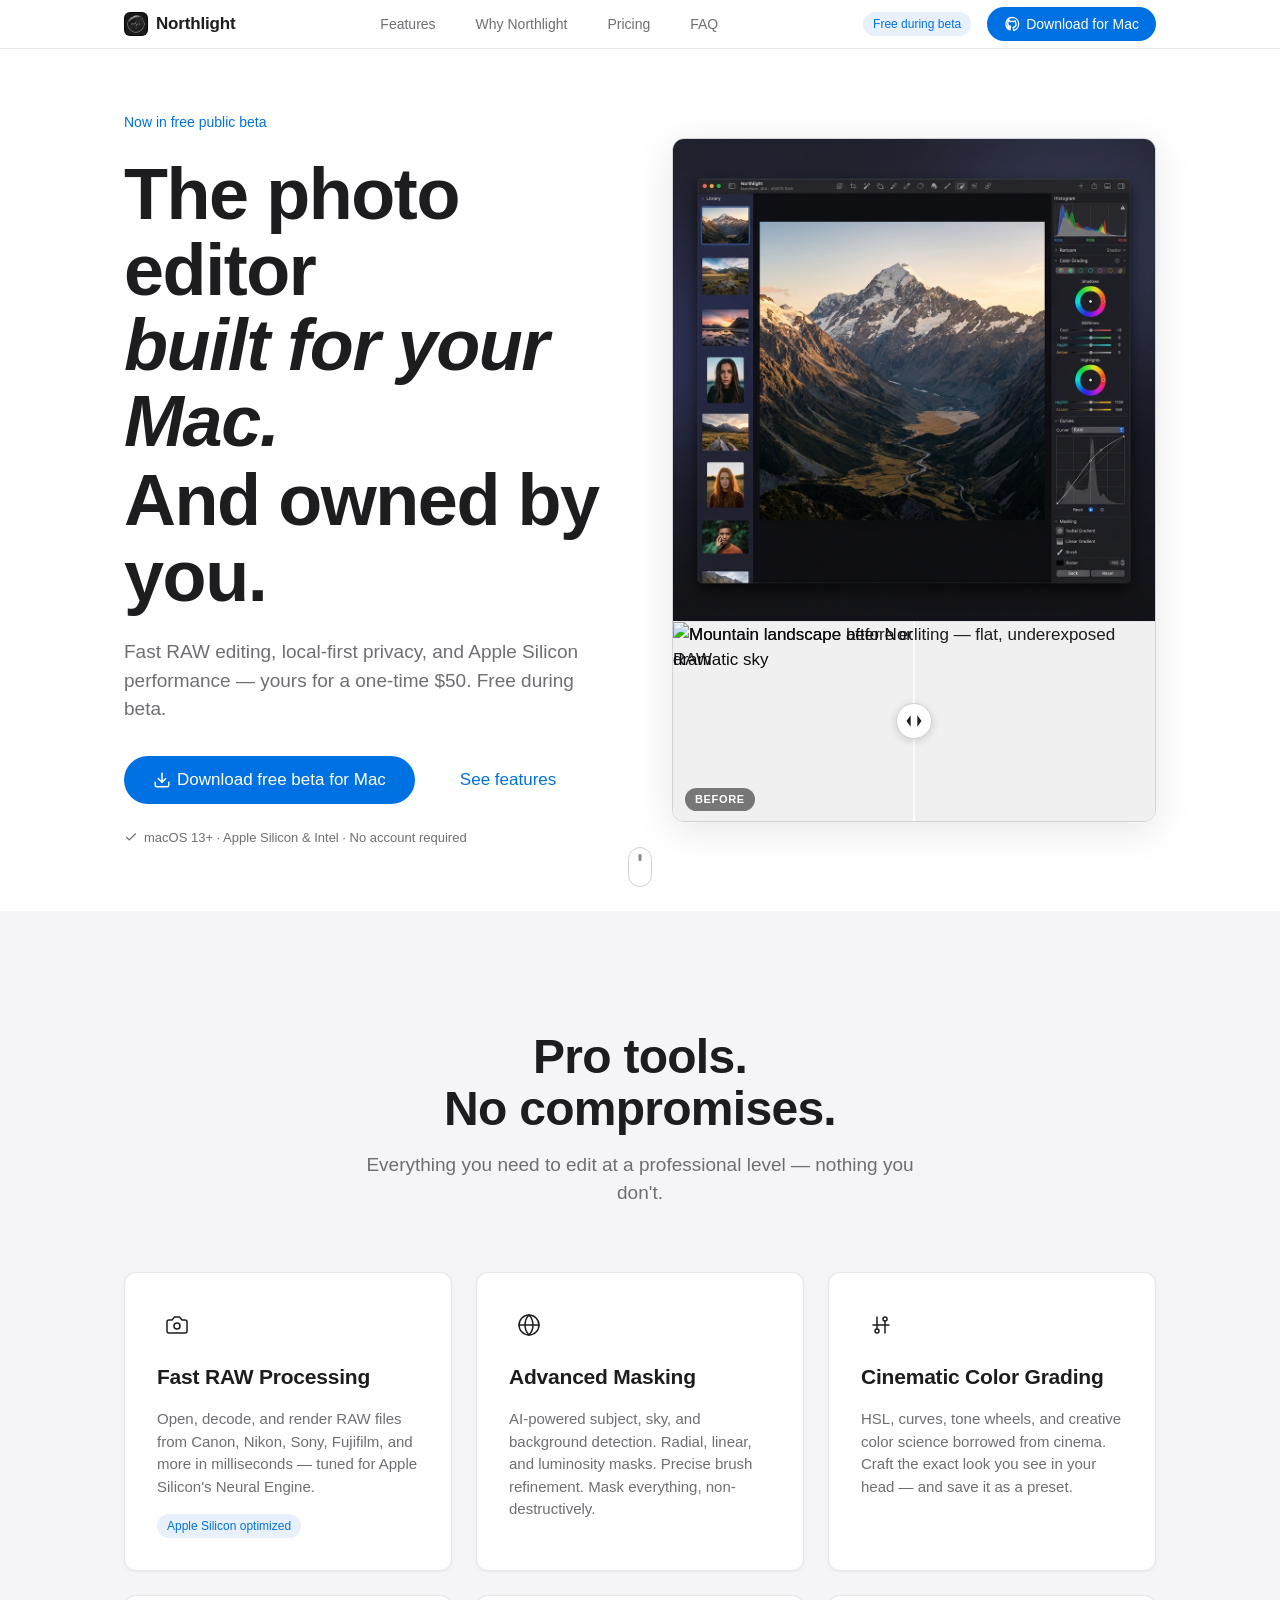
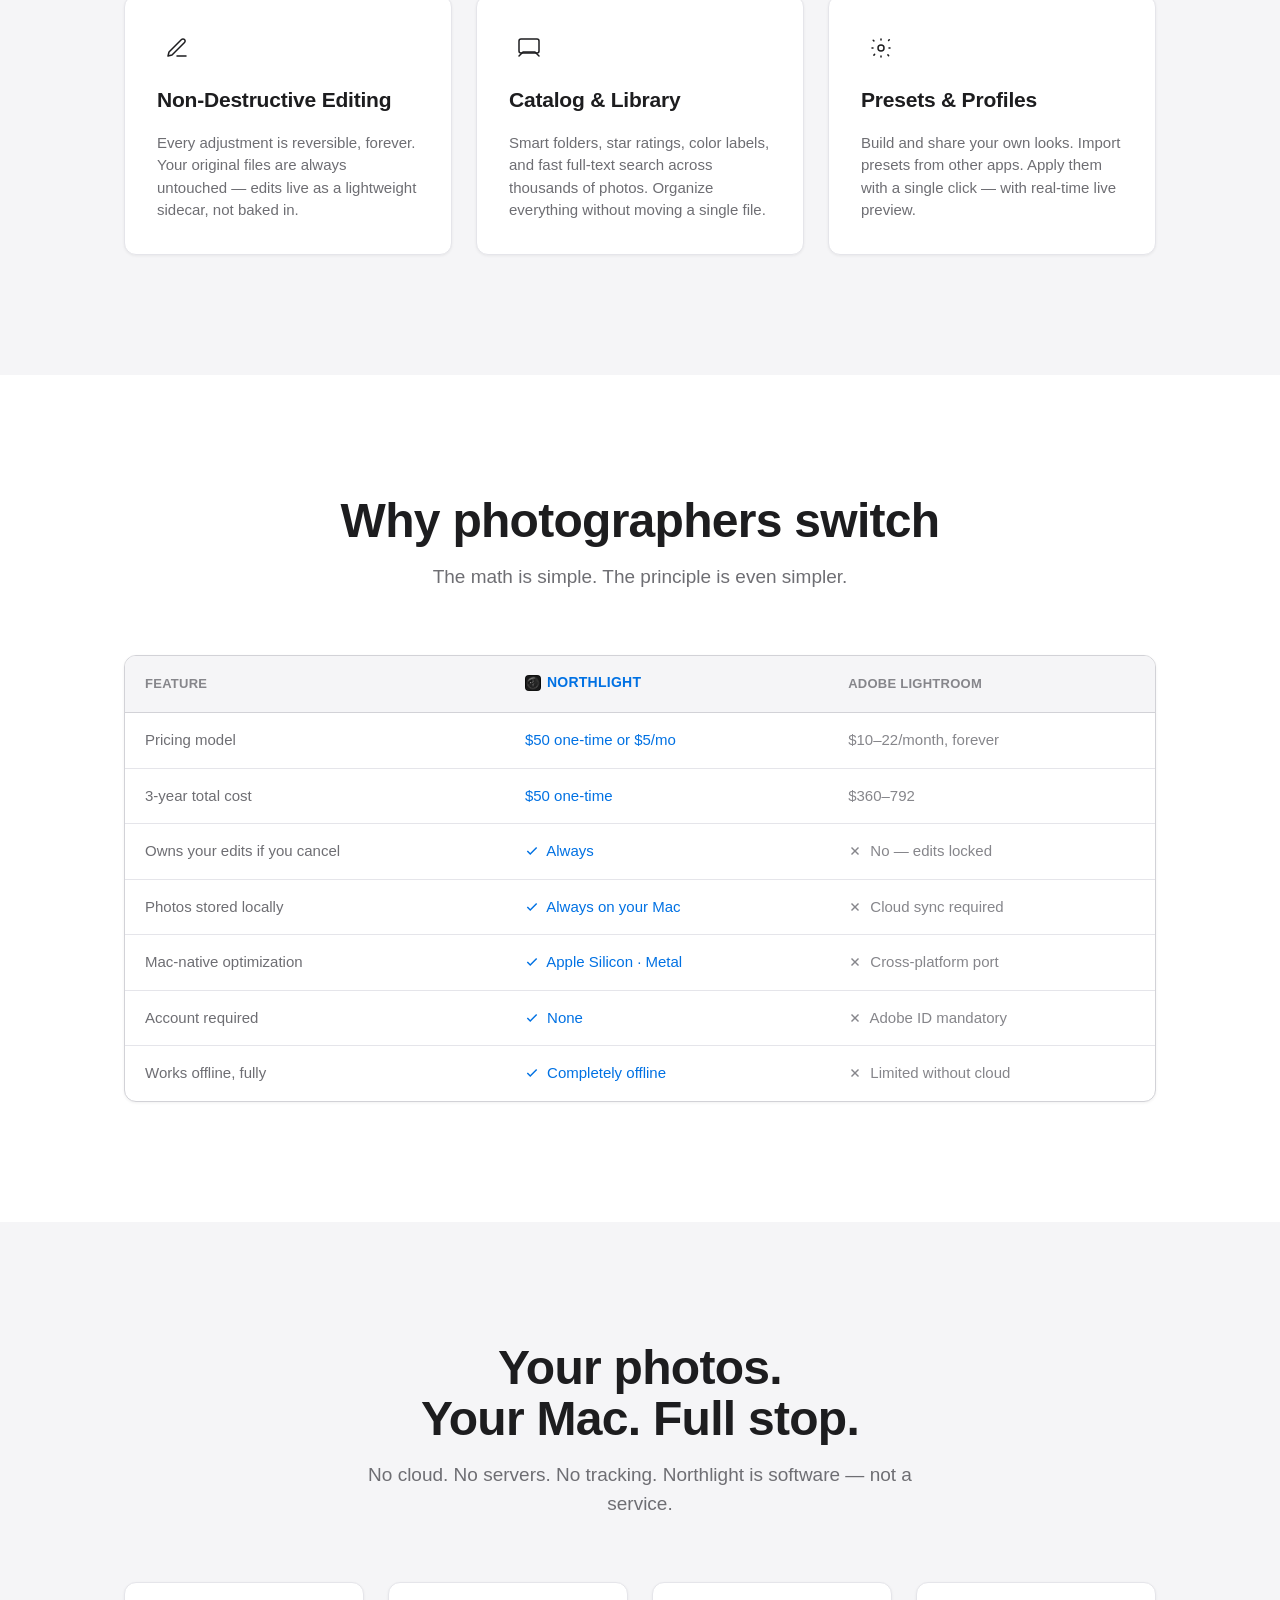
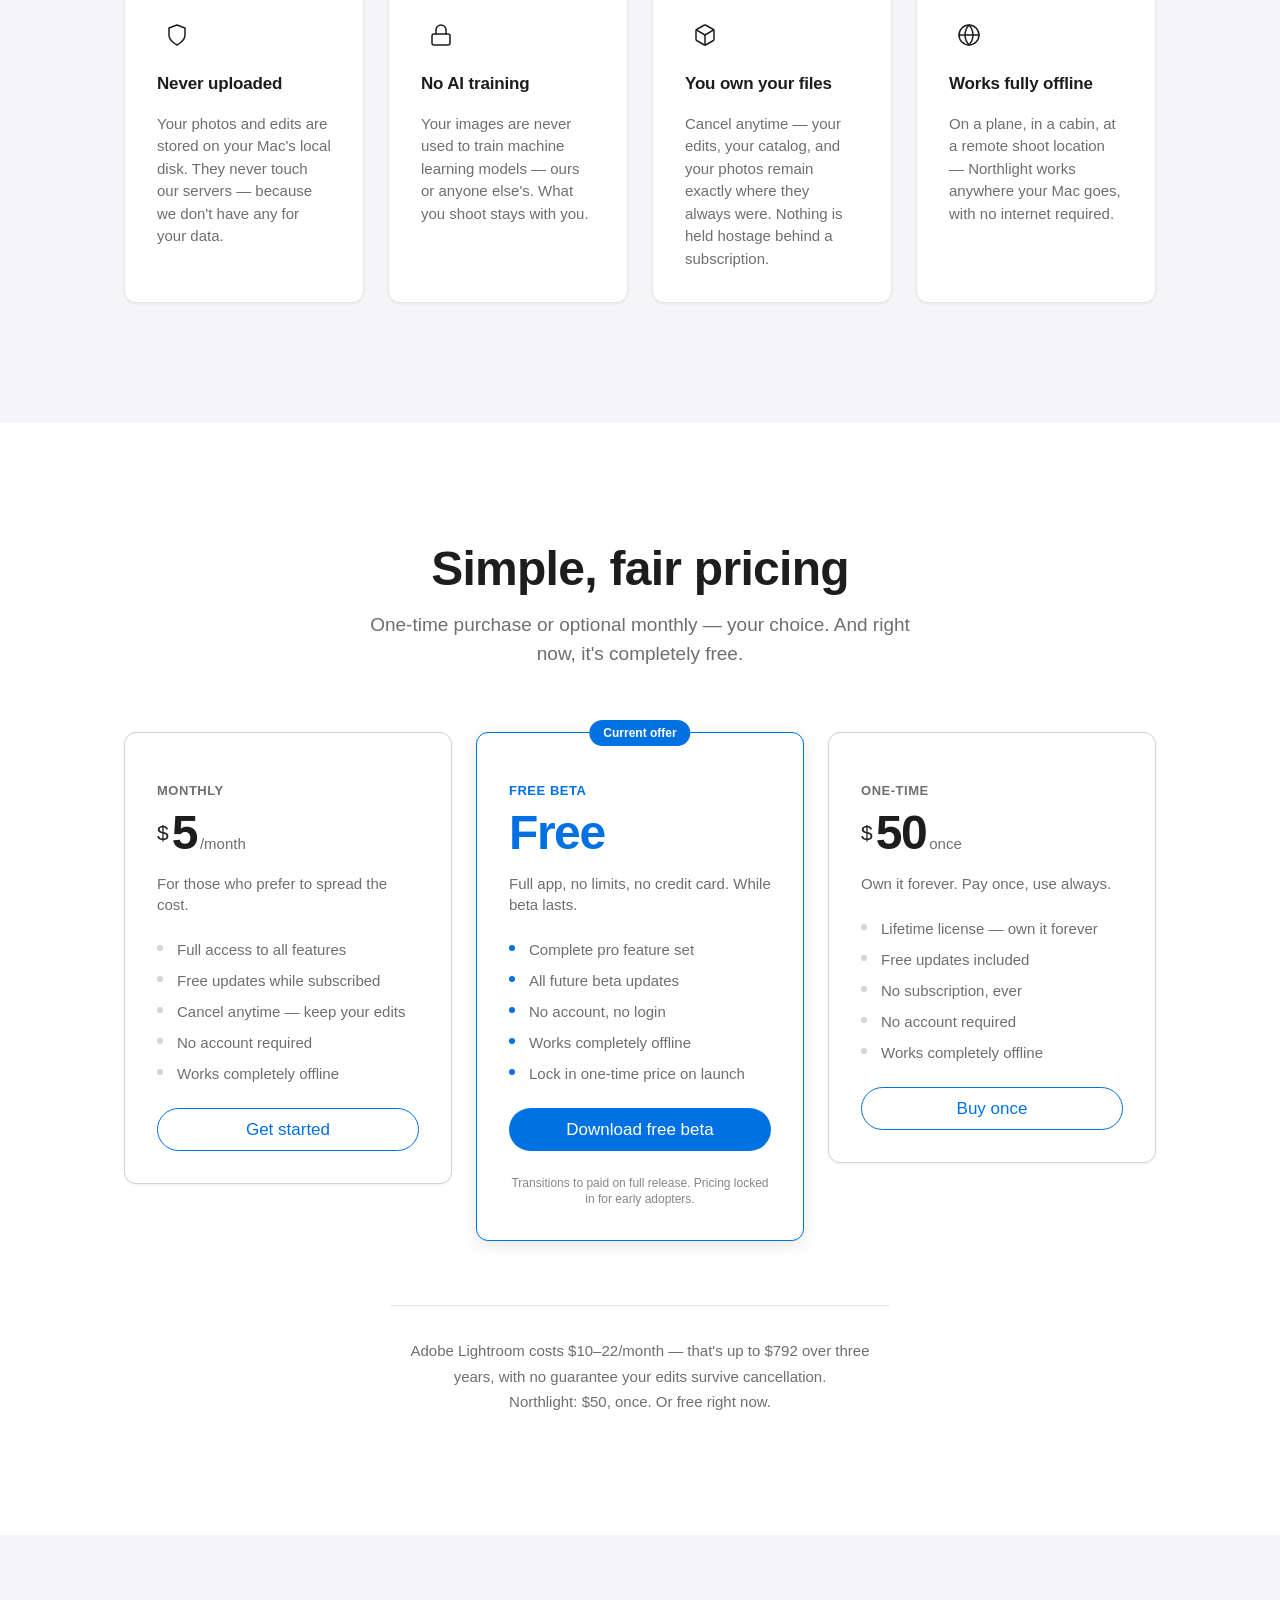
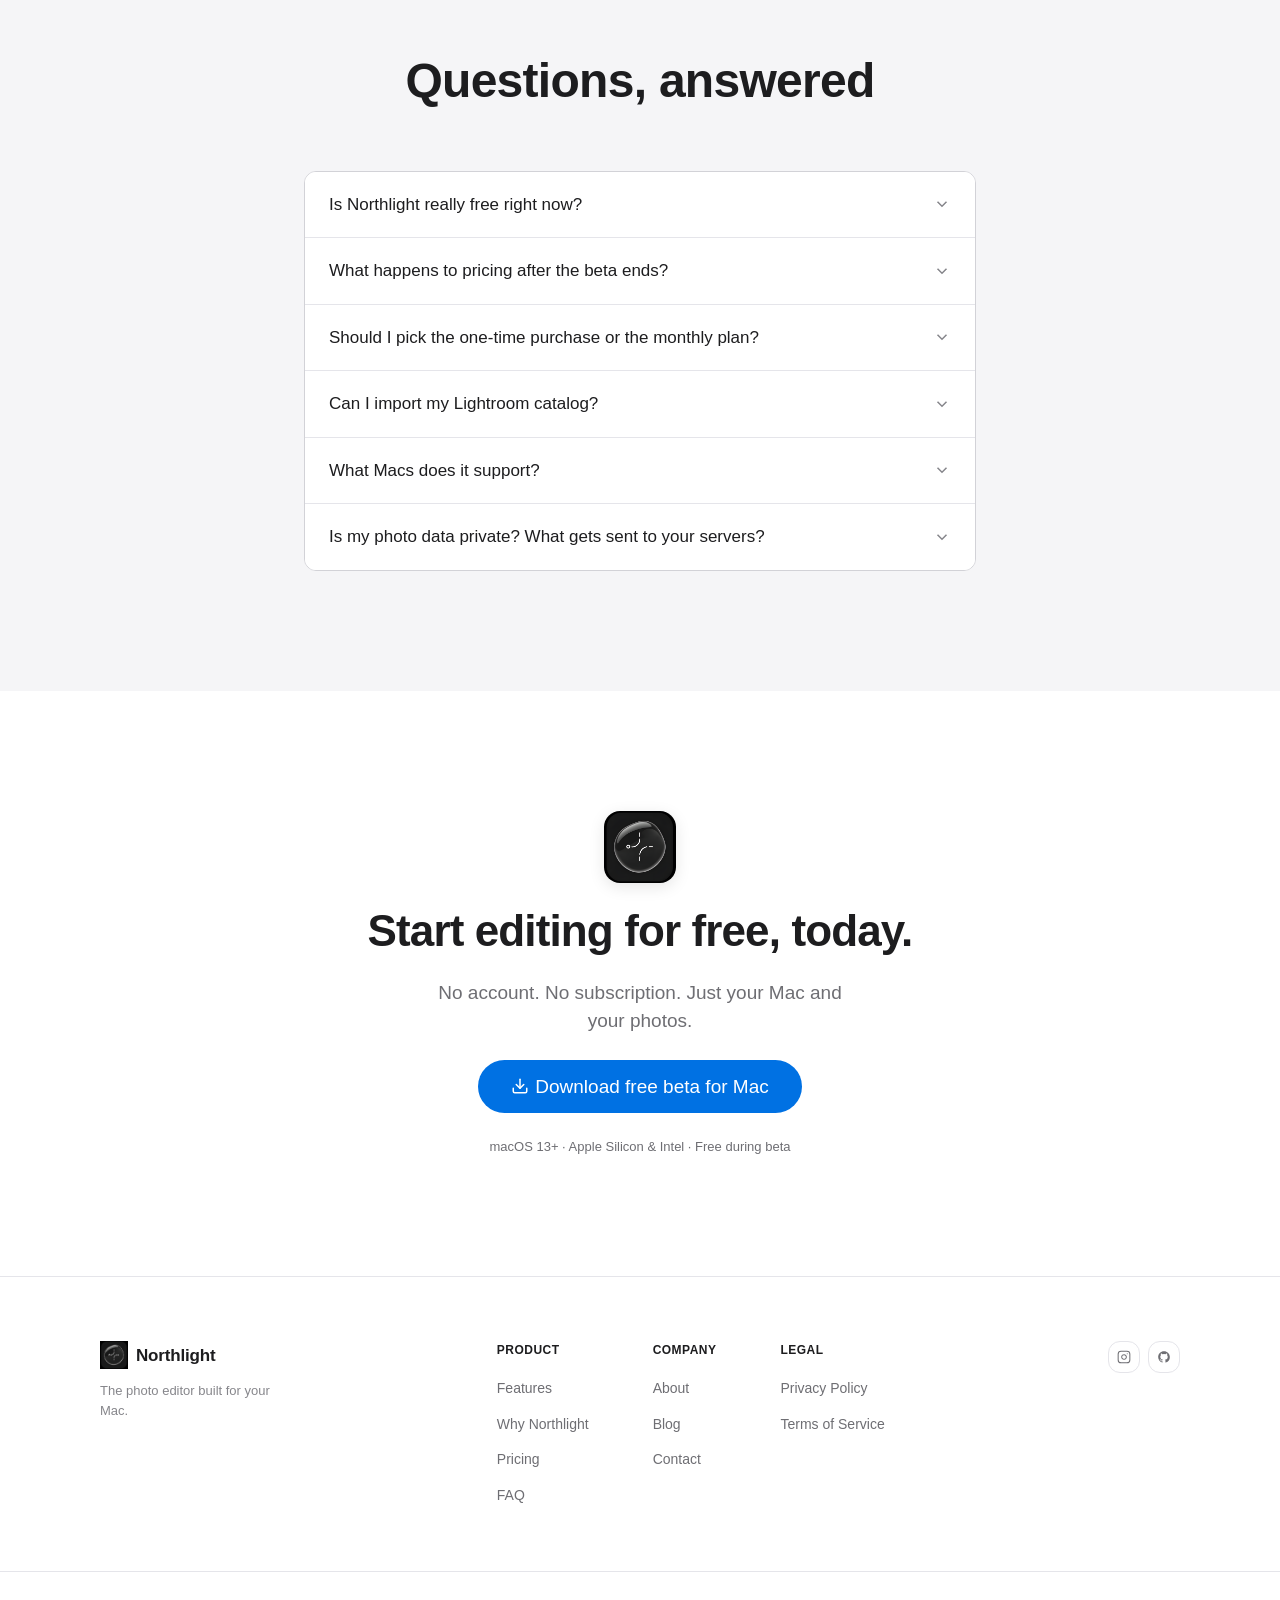
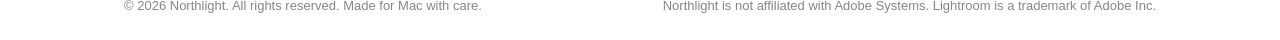
==== public/index.html @ b5a1f9c3 "fix: move site files to public/, add wrangler.jsonc with custom domain route - Move all site assets " ====
<!DOCTYPE html>
<html lang="en">
<head>
  <meta charset="UTF-8" />
  <meta name="viewport" content="width=device-width, initial-scale=1.0" />
  <title>Northlight — The Mac Photo Editor Built for You</title>
  <meta name="description" content="Northlight is a fast, local-first RAW photo editor built exclusively for macOS and Apple Silicon. Own it for $50 — or use it free during beta. Your photos never leave your Mac." />
  <meta name="keywords" content="mac photo editor, lightroom alternative, RAW editor macOS, local photo editing, Apple Silicon photo editor, non-destructive editing" />
  <meta name="author" content="Northlight" />
  <meta name="robots" content="index, follow" />
  <link rel="canonical" href="https://northlightapp.com" />

  <!-- Open Graph -->
  <meta property="og:type" content="website" />
  <meta property="og:url" content="https://northlightapp.com" />
  <meta property="og:title" content="Northlight — The Mac Photo Editor Built for You" />
  <meta property="og:description" content="A fast, local-first RAW photo editor built exclusively for macOS. Own it for $50, or free during beta. No subscriptions required." />
  <meta property="og:image" content="https://northlightapp.com/og-image.jpg" />
  <!-- TODO: Replace og:image with your actual Open Graph image (1200×630) -->

  <!-- Twitter Card -->
  <meta name="twitter:card" content="summary_large_image" />
  <meta name="twitter:title" content="Northlight — The Mac Photo Editor Built for You" />
  <meta name="twitter:description" content="Fast, local-first RAW editing for Mac. Own it forever for $50. Free during beta." />
  <meta name="twitter:image" content="https://northlightapp.com/og-image.jpg" />

  <!-- Favicon -->
  <link rel="icon" type="image/png" sizes="32x32" href="icon.png" />
  <link rel="apple-touch-icon" href="icon.png" />

  <!-- System font stack — no external font load needed -->

  <link rel="stylesheet" href="style.css" />

  <!-- JSON-LD Structured Data -->
  <script type="application/ld+json">
  {
    "@context": "https://schema.org",
    "@type": "SoftwareApplication",
    "name": "Northlight",
    "applicationCategory": "GraphicsApplication",
    "operatingSystem": "macOS",
    "offers": [
      {
        "@type": "Offer",
        "price": "0",
        "priceCurrency": "USD",
        "description": "Free during beta"
      },
      {
        "@type": "Offer",
        "price": "50",
        "priceCurrency": "USD",
        "description": "One-time purchase — own it forever"
      },
      {
        "@type": "Offer",
        "price": "5",
        "priceCurrency": "USD",
        "description": "Optional monthly subscription"
      }
    ],
    "description": "A fast, local-first RAW photo editor built exclusively for macOS and Apple Silicon. Non-destructive editing, advanced masking, color grading, and catalog management — without mandatory subscriptions.",
    "url": "https://northlightapp.com",
    "screenshot": "https://northlightapp.com/app-screenshot.png",
    "softwareVersion": "1.0 Beta",
    "processorRequirements": "Apple Silicon or Intel Mac",
    "memoryRequirements": "8GB RAM",
    "storageRequirements": "500MB",
    "releaseNotes": "Public beta — free to download and use."
  }
  </script>
</head>

<body>

  <!-- ============================================================
       NAVIGATION
  ============================================================ -->
  <header class="nav-wrapper" role="banner">
    <nav class="nav-inner" aria-label="Main navigation">
      <!-- Logo -->
      <a href="#hero" class="nav-logo" aria-label="Northlight home">
        <img src="icon.png" alt="Northlight app icon" class="nav-icon" width="32" height="32" />
        <span class="nav-logo-text">Northlight</span>
      </a>

      <!-- Desktop nav links -->
      <ul class="nav-links" role="list">
        <li><a href="#features" class="nav-link">Features</a></li>
        <li><a href="#comparison" class="nav-link">Why Northlight</a></li>
        <li><a href="#pricing" class="nav-link">Pricing</a></li>
        <li><a href="#faq" class="nav-link">FAQ</a></li>
      </ul>

      <!-- CTA + badge -->
      <div class="nav-cta-group">
        <span class="beta-badge" aria-label="Currently free during beta">Free during beta</span>
        <!-- TODO: Replace href with your actual Mac download link -->
        <a href="#download" class="btn btn-primary nav-btn" id="nav-download-btn">
          <svg width="16" height="16" viewBox="0 0 24 24" fill="none" stroke="currentColor" stroke-width="2" stroke-linecap="round" stroke-linejoin="round" aria-hidden="true">
            <path d="M12 2a10 10 0 0 1 3.1 19.5c-.6.1-.8-.3-.8-.6v-2.2c0-.7-.3-1.2-.7-1.4 2.2-.2 4.5-1.1 4.5-4.8 0-1.1-.4-1.9-1-2.6.1-.3.4-1.3-.1-2.6 0 0-.8-.3-2.7 1a9.4 9.4 0 0 0-5 0C7.5 5.3 6.7 5.6 6.7 5.6c-.5 1.3-.2 2.3-.1 2.6-.6.7-1 1.6-1 2.6 0 3.7 2.3 4.6 4.4 4.9-.3.2-.5.7-.6 1.3-.5.2-1.8.6-2.6-.8 0 0-.5-.9-1.4-.9 0 0-.9 0-.1.6 0 0 .6.3 1 1.4 0 0 .5 1.6 3 1v2c0 .3-.2.7-.8.6A10 10 0 0 1 12 2z"/>
          </svg>
          Download for Mac
        </a>
      </div>

      <!-- Mobile hamburger -->
      <button class="nav-hamburger" aria-label="Open menu" aria-expanded="false" aria-controls="mobile-menu" id="hamburger-btn">
        <span></span><span></span><span></span>
      </button>
    </nav>

    <!-- Mobile menu -->
    <div class="mobile-menu" id="mobile-menu" role="dialog" aria-label="Mobile navigation" hidden>
      <ul role="list">
        <li><a href="#features" class="nav-link mobile-nav-link">Features</a></li>
        <li><a href="#comparison" class="nav-link mobile-nav-link">Why Northlight</a></li>
        <li><a href="#pricing" class="nav-link mobile-nav-link">Pricing</a></li>
        <li><a href="#faq" class="nav-link mobile-nav-link">FAQ</a></li>
      </ul>
      <!-- TODO: Replace href with your actual Mac download link -->
      <a href="#download" class="btn btn-primary mobile-cta">Download free beta for Mac</a>
    </div>
  </header>

  <main>

    <!-- ============================================================
         HERO
    ============================================================ -->
    <section class="hero" id="hero" aria-labelledby="hero-headline">
      <!-- Atmospheric background -->
      <!-- hero-bg removed: clean white background -->

      <!-- Hero content: split layout -->
      <div class="hero-inner container">
        <!-- Left: copy -->
        <div class="hero-copy" data-reveal>
          <p class="hero-eyebrow">Now in free public beta</p>
          <h1 class="hero-headline" id="hero-headline">
            The photo editor<br />
            <em>built for your Mac.</em><br />
            And owned by you.
          </h1>
          <p class="hero-sub">
            Fast RAW editing, local-first privacy, and Apple Silicon performance — yours for a one-time $50. Free during beta.
          </p>
          <div class="hero-actions">
            <!-- TODO: Replace href with your actual Mac download link -->
            <a href="#download" class="btn btn-primary btn-lg" id="hero-download-btn">
              <svg width="18" height="18" viewBox="0 0 24 24" fill="none" stroke="currentColor" stroke-width="2" stroke-linecap="round" stroke-linejoin="round" aria-hidden="true"><path d="M21 15v4a2 2 0 0 1-2 2H5a2 2 0 0 1-2-2v-4"/><polyline points="7 10 12 15 17 10"/><line x1="12" y1="15" x2="12" y2="3"/></svg>
              Download free beta for Mac
            </a>
            <a href="#features" class="btn btn-ghost btn-lg">See features</a>
          </div>
          <p class="hero-footnote">
            <svg width="14" height="14" viewBox="0 0 24 24" fill="none" stroke="currentColor" stroke-width="2" aria-hidden="true"><polyline points="20 6 9 17 4 12"/></svg>
            macOS 13+ · Apple Silicon &amp; Intel · No account required
          </p>
        </div>

        <!-- Right: app screenshot in glass frame -->
        <div class="hero-visual" data-reveal data-reveal-delay="150">
          <div class="hero-glass-frame">
            <div class="glass-frame-inner">
              <!-- TODO: Replace with your actual app screenshot -->
              <img
                src="app-screenshot.png"
                alt="Northlight photo editor interface showing RAW editing, color grading, and masking tools on macOS"
                class="hero-screenshot"
                width="900"
                height="600"
              />
              <!-- Before/After slider overlaid at bottom of screenshot -->
              <div class="before-after-slider" role="region" aria-label="Before and after photo editing comparison" id="slider-region">
                <div class="ba-before" aria-hidden="true">
                  <!-- TODO: Replace with real before photo -->
                  <img src="https://images.unsplash.com/photo-1506905925346-21bda4d32df4?w=800&q=80" alt="Mountain landscape before editing — flat, underexposed RAW" loading="lazy" />
                  <span class="ba-label ba-label-before">Before</span>
                </div>
                <div class="ba-after" aria-hidden="true">
                  <!-- TODO: Replace with real after photo -->
                  <img src="https://images.unsplash.com/photo-1506905925346-21bda4d32df4?w=800&q=80&sat=-10&con=30" alt="Mountain landscape after Northlight editing — rich tones, dramatic sky" loading="lazy" />
                  <span class="ba-label ba-label-after">After</span>
                </div>
                <div class="ba-divider" id="ba-divider" aria-hidden="true">
                  <div class="ba-handle" id="ba-handle" role="slider" aria-label="Before/after comparison slider" aria-valuemin="0" aria-valuemax="100" aria-valuenow="50" tabindex="0">
                    <svg width="20" height="20" viewBox="0 0 24 24" fill="currentColor" aria-hidden="true"><path d="M8 5l-5 7 5 7M16 5l5 7-5 7"/></svg>
                  </div>
                </div>
              </div>
            </div>
          </div>
        </div>
      </div>

      <!-- Scroll indicator -->
      <div class="scroll-hint" aria-hidden="true">
        <div class="scroll-dot"></div>
      </div>
    </section>

    <!-- ============================================================
         FEATURES
    ============================================================ -->
    <section class="features section" id="features" aria-labelledby="features-heading">
      <div class="container">
        <header class="section-header" data-reveal>
          <h2 class="section-title" id="features-heading">
            Pro tools.<br />No compromises.
          </h2>
          <p class="section-sub">Everything you need to edit at a professional level — nothing you don't.</p>
        </header>

        <div class="features-grid">

          <!-- Feature 1 -->
          <article class="feature-card" data-reveal>
            <div class="feature-icon-wrap" aria-hidden="true">
              <svg viewBox="0 0 24 24" fill="none" stroke="currentColor" stroke-width="1.5" stroke-linecap="round" stroke-linejoin="round">
                <path d="M14.5 4h-5L7 7H4a2 2 0 0 0-2 2v9a2 2 0 0 0 2 2h16a2 2 0 0 0 2-2V9a2 2 0 0 0-2-2h-3l-2.5-3z"/>
                <circle cx="12" cy="13" r="3"/>
              </svg>
            </div>
            <h3 class="feature-title">Fast RAW Processing</h3>
            <p class="feature-body">Open, decode, and render RAW files from Canon, Nikon, Sony, Fujifilm, and more in milliseconds — tuned for Apple Silicon's Neural Engine.</p>
            <span class="feature-tag">Apple Silicon optimized</span>
          </article>

          <!-- Feature 2 -->
          <article class="feature-card" data-reveal data-reveal-delay="60">
            <div class="feature-icon-wrap" aria-hidden="true">
              <svg viewBox="0 0 24 24" fill="none" stroke="currentColor" stroke-width="1.5" stroke-linecap="round" stroke-linejoin="round">
                <circle cx="12" cy="12" r="10"/>
                <path d="M12 2a14.5 14.5 0 0 0 0 20A14.5 14.5 0 0 0 12 2"/>
                <path d="M2 12h20"/>
              </svg>
            </div>
            <h3 class="feature-title">Advanced Masking</h3>
            <p class="feature-body">AI-powered subject, sky, and background detection. Radial, linear, and luminosity masks. Precise brush refinement. Mask everything, non-destructively.</p>
          </article>

          <!-- Feature 3 -->
          <article class="feature-card" data-reveal data-reveal-delay="120">
            <div class="feature-icon-wrap" aria-hidden="true">
              <svg viewBox="0 0 24 24" fill="none" stroke="currentColor" stroke-width="1.5" stroke-linecap="round" stroke-linejoin="round">
                <circle cx="8" cy="18" r="2"/><circle cx="16" cy="6" r="2"/>
                <line x1="8" y1="16" x2="8" y2="4"/><line x1="16" y1="20" x2="16" y2="8"/>
                <line x1="4" y1="12" x2="20" y2="12"/>
              </svg>
            </div>
            <h3 class="feature-title">Cinematic Color Grading</h3>
            <p class="feature-body">HSL, curves, tone wheels, and creative color science borrowed from cinema. Craft the exact look you see in your head — and save it as a preset.</p>
          </article>

          <!-- Feature 4 -->
          <article class="feature-card" data-reveal data-reveal-delay="60">
            <div class="feature-icon-wrap" aria-hidden="true">
              <svg viewBox="0 0 24 24" fill="none" stroke="currentColor" stroke-width="1.5" stroke-linecap="round" stroke-linejoin="round">
                <path d="M12 20h9"/><path d="M16.5 3.5a2.121 2.121 0 0 1 3 3L7 19l-4 1 1-4L16.5 3.5z"/>
              </svg>
            </div>
            <h3 class="feature-title">Non-Destructive Editing</h3>
            <p class="feature-body">Every adjustment is reversible, forever. Your original files are always untouched — edits live as a lightweight sidecar, not baked in.</p>
          </article>

          <!-- Feature 5 -->
          <article class="feature-card" data-reveal data-reveal-delay="120">
            <div class="feature-icon-wrap" aria-hidden="true">
              <svg viewBox="0 0 24 24" fill="none" stroke="currentColor" stroke-width="1.5" stroke-linecap="round" stroke-linejoin="round">
                <rect x="2" y="3" width="20" height="14" rx="2"/><path d="m2 20 4-4h12l4 4"/>
              </svg>
            </div>
            <h3 class="feature-title">Catalog &amp; Library</h3>
            <p class="feature-body">Smart folders, star ratings, color labels, and fast full-text search across thousands of photos. Organize everything without moving a single file.</p>
          </article>

          <!-- Feature 6 -->
          <article class="feature-card" data-reveal data-reveal-delay="180">
            <div class="feature-icon-wrap" aria-hidden="true">
              <svg viewBox="0 0 24 24" fill="none" stroke="currentColor" stroke-width="1.5" stroke-linecap="round" stroke-linejoin="round">
                <path d="M12 3v1m0 16v1M4.2 4.2l.7.7m14 14 .7.7M3 12H4m16 0h1M4.9 19.1l.7-.7m14-14 .7-.7M9 12a3 3 0 1 0 6 0 3 3 0 0 0-6 0z"/>
              </svg>
            </div>
            <h3 class="feature-title">Presets &amp; Profiles</h3>
            <p class="feature-body">Build and share your own looks. Import presets from other apps. Apply them with a single click — with real-time live preview.</p>
          </article>

        </div>
      </div>
    </section>

    <!-- ============================================================
         WHY NORTHLIGHT — COMPARISON TABLE
    ============================================================ -->
    <section class="comparison section" id="comparison" aria-labelledby="comparison-heading">
      <div class="container">
        <header class="section-header" data-reveal>
          <h2 class="section-title" id="comparison-heading">Why photographers switch</h2>
          <p class="section-sub">The math is simple. The principle is even simpler.</p>
        </header>

        <div class="comparison-glass" data-reveal>
          <div class="comparison-table-wrap" role="region" aria-label="Northlight vs Lightroom comparison table">
            <table class="comparison-table" aria-label="Feature comparison between Northlight and Adobe Lightroom">
              <thead>
                <tr>
                  <th scope="col" class="table-feature-col">Feature</th>
                  <th scope="col" class="table-northlight-col">
                    <span class="table-brand northlight-brand">
                      <img src="icon.png" alt="" width="20" height="20" aria-hidden="true" />
                      Northlight
                    </span>
                  </th>
                  <th scope="col" class="table-lightroom-col">Adobe Lightroom</th>
                </tr>
              </thead>
              <tbody>
                <tr>
                  <td class="table-feature">Pricing model</td>
                  <td class="table-nl table-check"><span class="check-pill">$50 one-time or $5/mo</span></td>
                  <td class="table-lr table-cross">$10–22/month, forever</td>
                </tr>
                <tr>
                  <td class="table-feature">3-year total cost</td>
                  <td class="table-nl table-check"><span class="check-pill">$50 one-time</span></td>
                  <td class="table-lr table-cross">$360–792</td>
                </tr>
                <tr>
                  <td class="table-feature">Owns your edits if you cancel</td>
                  <td class="table-nl table-check">
                    <svg class="icon-check" viewBox="0 0 24 24" fill="none" stroke="currentColor" stroke-width="2.5" aria-label="Yes"><polyline points="20 6 9 17 4 12"/></svg>
                    Always
                  </td>
                  <td class="table-lr table-cross">
                    <svg class="icon-cross" viewBox="0 0 24 24" fill="none" stroke="currentColor" stroke-width="2.5" aria-label="No"><line x1="18" y1="6" x2="6" y2="18"/><line x1="6" y1="6" x2="18" y2="18"/></svg>
                    No — edits locked
                  </td>
                </tr>
                <tr>
                  <td class="table-feature">Photos stored locally</td>
                  <td class="table-nl table-check">
                    <svg class="icon-check" viewBox="0 0 24 24" fill="none" stroke="currentColor" stroke-width="2.5" aria-label="Yes"><polyline points="20 6 9 17 4 12"/></svg>
                    Always on your Mac
                  </td>
                  <td class="table-lr table-cross">
                    <svg class="icon-cross" viewBox="0 0 24 24" fill="none" stroke="currentColor" stroke-width="2.5" aria-label="No"><line x1="18" y1="6" x2="6" y2="18"/><line x1="6" y1="6" x2="18" y2="18"/></svg>
                    Cloud sync required
                  </td>
                </tr>
                <tr>
                  <td class="table-feature">Mac-native optimization</td>
                  <td class="table-nl table-check">
                    <svg class="icon-check" viewBox="0 0 24 24" fill="none" stroke="currentColor" stroke-width="2.5" aria-label="Yes"><polyline points="20 6 9 17 4 12"/></svg>
                    Apple Silicon · Metal
                  </td>
                  <td class="table-lr table-cross">
                    <svg class="icon-cross" viewBox="0 0 24 24" fill="none" stroke="currentColor" stroke-width="2.5" aria-label="No"><line x1="18" y1="6" x2="6" y2="18"/><line x1="6" y1="6" x2="18" y2="18"/></svg>
                    Cross-platform port
                  </td>
                </tr>
                <tr>
                  <td class="table-feature">Account required</td>
                  <td class="table-nl table-check">
                    <svg class="icon-check" viewBox="0 0 24 24" fill="none" stroke="currentColor" stroke-width="2.5" aria-label="Yes"><polyline points="20 6 9 17 4 12"/></svg>
                    None
                  </td>
                  <td class="table-lr table-cross">
                    <svg class="icon-cross" viewBox="0 0 24 24" fill="none" stroke="currentColor" stroke-width="2.5" aria-label="No"><line x1="18" y1="6" x2="6" y2="18"/><line x1="6" y1="6" x2="18" y2="18"/></svg>
                    Adobe ID mandatory
                  </td>
                </tr>
                <tr>
                  <td class="table-feature">Works offline, fully</td>
                  <td class="table-nl table-check">
                    <svg class="icon-check" viewBox="0 0 24 24" fill="none" stroke="currentColor" stroke-width="2.5" aria-label="Yes"><polyline points="20 6 9 17 4 12"/></svg>
                    Completely offline
                  </td>
                  <td class="table-lr table-cross">
                    <svg class="icon-cross" viewBox="0 0 24 24" fill="none" stroke="currentColor" stroke-width="2.5" aria-label="No"><line x1="18" y1="6" x2="6" y2="18"/><line x1="6" y1="6" x2="18" y2="18"/></svg>
                    Limited without cloud
                  </td>
                </tr>
              </tbody>
            </table>
          </div>
        </div>
      </div>
    </section>

    <!-- ============================================================
         PRIVACY / LOCAL-FIRST
    ============================================================ -->
    <section class="privacy section" id="privacy" aria-labelledby="privacy-heading">
      <div class="container">
        <header class="section-header" data-reveal>
          <h2 class="section-title" id="privacy-heading">
            Your photos.<br />Your Mac. Full stop.
          </h2>
          <p class="section-sub">No cloud. No servers. No tracking. Northlight is software — not a service.</p>
        </header>

        <div class="privacy-grid">

          <article class="privacy-card" data-reveal>
            <div class="privacy-icon" aria-hidden="true">
              <svg viewBox="0 0 24 24" fill="none" stroke="currentColor" stroke-width="1.5" stroke-linecap="round" stroke-linejoin="round">
                <path d="M12 22s8-4 8-10V5l-8-3-8 3v7c0 6 8 10 8 10z"/>
              </svg>
            </div>
            <h3>Never uploaded</h3>
            <p>Your photos and edits are stored on your Mac's local disk. They never touch our servers — because we don't have any for your data.</p>
          </article>

          <article class="privacy-card" data-reveal data-reveal-delay="80">
            <div class="privacy-icon" aria-hidden="true">
              <svg viewBox="0 0 24 24" fill="none" stroke="currentColor" stroke-width="1.5" stroke-linecap="round" stroke-linejoin="round">
                <rect x="3" y="11" width="18" height="11" rx="2" ry="2"/><path d="M7 11V7a5 5 0 0 1 10 0v4"/>
              </svg>
            </div>
            <h3>No AI training</h3>
            <p>Your images are never used to train machine learning models — ours or anyone else's. What you shoot stays with you.</p>
          </article>

          <article class="privacy-card" data-reveal data-reveal-delay="160">
            <div class="privacy-icon" aria-hidden="true">
              <svg viewBox="0 0 24 24" fill="none" stroke="currentColor" stroke-width="1.5" stroke-linecap="round" stroke-linejoin="round">
                <path d="M21 16V8a2 2 0 0 0-1-1.73l-7-4a2 2 0 0 0-2 0l-7 4A2 2 0 0 0 3 8v8a2 2 0 0 0 1 1.73l7 4a2 2 0 0 0 2 0l7-4A2 2 0 0 0 21 16z"/>
                <polyline points="3.27 6.96 12 12.01 20.73 6.96"/><line x1="12" y1="22.08" x2="12" y2="12"/>
              </svg>
            </div>
            <h3>You own your files</h3>
            <p>Cancel anytime — your edits, your catalog, and your photos remain exactly where they always were. Nothing is held hostage behind a subscription.</p>
          </article>

          <article class="privacy-card" data-reveal data-reveal-delay="240">
            <div class="privacy-icon" aria-hidden="true">
              <svg viewBox="0 0 24 24" fill="none" stroke="currentColor" stroke-width="1.5" stroke-linecap="round" stroke-linejoin="round">
                <circle cx="12" cy="12" r="10"/><line x1="2" y1="12" x2="22" y2="12"/>
                <path d="M12 2a15.3 15.3 0 0 1 4 10 15.3 15.3 0 0 1-4 10 15.3 15.3 0 0 1-4-10 15.3 15.3 0 0 1 4-10z"/>
              </svg>
            </div>
            <h3>Works fully offline</h3>
            <p>On a plane, in a cabin, at a remote shoot location — Northlight works anywhere your Mac goes, with no internet required.</p>
          </article>

        </div>
      </div>
    </section>

    <!-- ============================================================
         PRICING
    ============================================================ -->
    <section class="pricing section" id="pricing" aria-labelledby="pricing-heading">
      <div class="container">
        <header class="section-header" data-reveal>
          <h2 class="section-title" id="pricing-heading">Simple, fair pricing</h2>
          <p class="section-sub">One-time purchase or optional monthly — your choice. And right now, it's completely free.</p>
        </header>

        <div class="pricing-grid">

          <!-- Tier 1: Monthly -->
          <article class="pricing-card" data-reveal>
            <div class="pricing-top">
              <p class="pricing-tier-name">Monthly</p>
              <div class="pricing-amount">
                <span class="pricing-currency">$</span>
                <span class="pricing-price">5</span>
                <span class="pricing-period">/month</span>
              </div>
              <p class="pricing-tagline">For those who prefer to spread the cost.</p>
            </div>
            <ul class="pricing-features" role="list">
              <li>Full access to all features</li>
              <li>Free updates while subscribed</li>
              <li>Cancel anytime — keep your edits</li>
              <li>No account required</li>
              <li>Works completely offline</li>
            </ul>
            <!-- TODO: Replace href with your actual download link -->
            <a href="#download" class="btn btn-outline pricing-btn">Get started</a>
          </article>

          <!-- Tier 2: Beta (FEATURED) -->
          <article class="pricing-card pricing-card--featured" data-reveal data-reveal-delay="80" aria-label="Featured plan: Free Beta">
            <div class="pricing-badge">Current offer</div>
            <div class="pricing-top">
              <p class="pricing-tier-name">Free Beta</p>
              <div class="pricing-amount">
                <span class="pricing-price pricing-free">Free</span>
              </div>
              <p class="pricing-tagline">Full app, no limits, no credit card. While beta lasts.</p>
            </div>
            <ul class="pricing-features" role="list">
              <li>Complete pro feature set</li>
              <li>All future beta updates</li>
              <li>No account, no login</li>
              <li>Works completely offline</li>
              <li>Lock in one-time price on launch</li>
            </ul>
            <!-- TODO: Replace href with your actual download link -->
            <a href="#download" class="btn btn-primary pricing-btn" id="pricing-download-btn">Download free beta</a>
            <p class="pricing-note">Transitions to paid on full release. Pricing locked in for early adopters.</p>
          </article>

          <!-- Tier 3: One-time -->
          <article class="pricing-card" data-reveal data-reveal-delay="160">
            <div class="pricing-top">
              <p class="pricing-tier-name">One-Time</p>
              <div class="pricing-amount">
                <span class="pricing-currency">$</span>
                <span class="pricing-price">50</span>
                <span class="pricing-period">once</span>
              </div>
              <p class="pricing-tagline">Own it forever. Pay once, use always.</p>
            </div>
            <ul class="pricing-features" role="list">
              <li>Lifetime license — own it forever</li>
              <li>Free updates included</li>
              <li>No subscription, ever</li>
              <li>No account required</li>
              <li>Works completely offline</li>
            </ul>
            <!-- TODO: Replace href with your actual purchase link -->
            <a href="#download" class="btn btn-outline pricing-btn">Buy once</a>
          </article>

        </div>

        <!-- Comparison callout -->
        <p class="pricing-footnote" data-reveal>
          Adobe Lightroom costs $10–22/month — that's up to $792 over three years, with no guarantee your edits survive cancellation.<br />
          Northlight: $50, once. Or free right now.
        </p>
      </div>
    </section>

    <!-- ============================================================
         FAQ
    ============================================================ -->
    <section class="faq section" id="faq" aria-labelledby="faq-heading">
      <div class="container faq-container">
        <header class="section-header" data-reveal>
          <h2 class="section-title" id="faq-heading">Questions, answered</h2>
        </header>

        <div class="faq-list" role="list">

          <div class="faq-item" role="listitem" data-reveal>
            <button class="faq-question" aria-expanded="false" aria-controls="faq-1" id="faq-btn-1">
              Is Northlight really free right now?
              <svg class="faq-chevron" viewBox="0 0 24 24" fill="none" stroke="currentColor" stroke-width="2" aria-hidden="true"><polyline points="6 9 12 15 18 9"/></svg>
            </button>
            <div class="faq-answer" id="faq-1" role="region" aria-labelledby="faq-btn-1" hidden>
              <p>Yes — completely. During the public beta, Northlight is free to download and use with no limits. No credit card, no trial countdown, no account signup. We want photographers to actually use it before we ask for anything.</p>
            </div>
          </div>

          <div class="faq-item" role="listitem" data-reveal>
            <button class="faq-question" aria-expanded="false" aria-controls="faq-2" id="faq-btn-2">
              What happens to pricing after the beta ends?
              <svg class="faq-chevron" viewBox="0 0 24 24" fill="none" stroke="currentColor" stroke-width="2" aria-hidden="true"><polyline points="6 9 12 15 18 9"/></svg>
            </button>
            <div class="faq-answer" id="faq-2" role="region" aria-labelledby="faq-btn-2" hidden>
              <p>When we launch publicly, Northlight will be $50 one-time or $5/month. Beta users who download during this period will be notified in advance and offered an early-adopter discount on the one-time license. Nothing changes automatically — you won't be charged without choosing to.</p>
            </div>
          </div>

          <div class="faq-item" role="listitem" data-reveal>
            <button class="faq-question" aria-expanded="false" aria-controls="faq-3" id="faq-btn-3">
              Should I pick the one-time purchase or the monthly plan?
              <svg class="faq-chevron" viewBox="0 0 24 24" fill="none" stroke="currentColor" stroke-width="2" aria-hidden="true"><polyline points="6 9 12 15 18 9"/></svg>
            </button>
            <div class="faq-answer" id="faq-3" role="region" aria-labelledby="faq-btn-3" hidden>
              <p>If you'll use Northlight for more than a year, the $50 one-time purchase pays for itself in ten months versus the monthly plan. If you'd rather try it at a lower initial commitment, $5/month is there. Either way, your edits and catalog are always yours to keep — canceling the monthly plan never locks you out of your files.</p>
            </div>
          </div>

          <div class="faq-item" role="listitem" data-reveal>
            <button class="faq-question" aria-expanded="false" aria-controls="faq-4" id="faq-btn-4">
              Can I import my Lightroom catalog?
              <svg class="faq-chevron" viewBox="0 0 24 24" fill="none" stroke="currentColor" stroke-width="2" aria-hidden="true"><polyline points="6 9 12 15 18 9"/></svg>
            </button>
            <div class="faq-answer" id="faq-4" role="region" aria-labelledby="faq-btn-4" hidden>
              <p>Northlight can import your Lightroom catalog — including star ratings, color labels, collections, and folder structure. Basic edits and metadata transfer cleanly. Complex Lightroom-specific adjustments are translated to their closest equivalent. We're actively expanding compatibility with every beta update.</p>
            </div>
          </div>

          <div class="faq-item" role="listitem" data-reveal>
            <button class="faq-question" aria-expanded="false" aria-controls="faq-5" id="faq-btn-5">
              What Macs does it support?
              <svg class="faq-chevron" viewBox="0 0 24 24" fill="none" stroke="currentColor" stroke-width="2" aria-hidden="true"><polyline points="6 9 12 15 18 9"/></svg>
            </button>
            <div class="faq-answer" id="faq-5" role="region" aria-labelledby="faq-btn-5" hidden>
              <p>Northlight requires macOS 13 Ventura or later. It runs natively on Apple Silicon (M1, M2, M3, and M4 series) and is also fully compatible with Intel Macs. Performance is significantly faster on Apple Silicon — RAW decoding and export can be 3–5× quicker than on comparable Intel hardware.</p>
            </div>
          </div>

          <div class="faq-item" role="listitem" data-reveal>
            <button class="faq-question" aria-expanded="false" aria-controls="faq-6" id="faq-btn-6">
              Is my photo data private? What gets sent to your servers?
              <svg class="faq-chevron" viewBox="0 0 24 24" fill="none" stroke="currentColor" stroke-width="2" aria-hidden="true"><polyline points="6 9 12 15 18 9"/></svg>
            </button>
            <div class="faq-answer" id="faq-6" role="region" aria-labelledby="faq-btn-6" hidden>
              <p>Your photos, edits, and catalog never leave your Mac. We don't have servers that touch your creative work. The only network request Northlight makes is an optional anonymous crash report (opt-in) and a license check on purchase. That's it. No telemetry, no AI training pipeline, no ad data.</p>
            </div>
          </div>

        </div>
      </div>
    </section>

    <!-- ============================================================
         FINAL CTA
    ============================================================ -->
    <section class="final-cta section" aria-labelledby="cta-heading">
      <div class="container" data-reveal>
        <img src="icon.png" alt="Northlight app icon" class="cta-icon" width="72" height="72" loading="lazy" />
        <h2 class="cta-headline" id="cta-heading">Start editing for free, today.</h2>
        <p class="cta-sub">No account. No subscription. Just your Mac and your photos.</p>
        <!-- TODO: Replace href with your actual Mac download link -->
        <a href="#download" class="btn btn-primary btn-xl" id="final-download-btn">
          <svg width="18" height="18" viewBox="0 0 24 24" fill="none" stroke="currentColor" stroke-width="2" stroke-linecap="round" stroke-linejoin="round" aria-hidden="true"><path d="M21 15v4a2 2 0 0 1-2 2H5a2 2 0 0 1-2-2v-4"/><polyline points="7 10 12 15 17 10"/><line x1="12" y1="15" x2="12" y2="3"/></svg>
          Download free beta for Mac
        </a>
        <p class="cta-footnote">macOS 13+ · Apple Silicon &amp; Intel · Free during beta</p>
      </div>
    </section>

  </main>

  <!-- ============================================================
       FOOTER
  ============================================================ -->
  <footer class="footer" role="contentinfo">
    <div class="container footer-inner">
      <!-- Logo -->
      <div class="footer-brand">
        <a href="#hero" class="nav-logo footer-logo" aria-label="Northlight home">
          <img src="icon.png" alt="Northlight app icon" width="28" height="28" loading="lazy" />
          <span class="nav-logo-text">Northlight</span>
        </a>
        <p class="footer-tagline">The photo editor built for your Mac.</p>
      </div>

      <!-- Nav columns -->
      <nav class="footer-nav" aria-label="Footer navigation">
        <div class="footer-nav-col">
          <p class="footer-nav-label">Product</p>
          <ul role="list">
            <li><a href="#features">Features</a></li>
            <li><a href="#comparison">Why Northlight</a></li>
            <li><a href="#pricing">Pricing</a></li>
            <li><a href="#faq">FAQ</a></li>
          </ul>
        </div>
        <div class="footer-nav-col">
          <p class="footer-nav-label">Company</p>
          <ul role="list">
            <!-- TODO: Add real links -->
            <li><a href="#">About</a></li>
            <li><a href="#">Blog</a></li>
            <li><a href="#">Contact</a></li>
          </ul>
        </div>
        <div class="footer-nav-col">
          <p class="footer-nav-label">Legal</p>
          <ul role="list">
            <!-- TODO: Add real links -->
            <li><a href="#">Privacy Policy</a></li>
            <li><a href="#">Terms of Service</a></li>
          </ul>
        </div>
      </nav>

      <!-- Social -->
      <div class="footer-social">
        <a href="https://www.instagram.com/north.light.app" class="social-link" aria-label="Northlight on Instagram" target="_blank" rel="noopener noreferrer">
          <svg viewBox="0 0 24 24" fill="none" stroke="currentColor" stroke-width="1.75" stroke-linecap="round" stroke-linejoin="round" aria-hidden="true"><rect x="2" y="2" width="20" height="20" rx="5" ry="5"/><path d="M16 11.37A4 4 0 1 1 12.63 8 4 4 0 0 1 16 11.37z"/><line x1="17.5" y1="6.5" x2="17.51" y2="6.5"/></svg>
        </a>
        <a href="https://github.com/Willidoit/Northlight" class="social-link" aria-label="Northlight on GitHub" target="_blank" rel="noopener noreferrer">
          <svg viewBox="0 0 24 24" fill="currentColor" aria-hidden="true"><path d="M12 2C6.477 2 2 6.484 2 12.017c0 4.425 2.865 8.18 6.839 9.504.5.092.682-.217.682-.483 0-.237-.008-.868-.013-1.703-2.782.605-3.369-1.343-3.369-1.343-.454-1.158-1.11-1.466-1.11-1.466-.908-.62.069-.608.069-.608 1.003.07 1.531 1.032 1.531 1.032.892 1.53 2.341 1.088 2.91.832.092-.647.35-1.088.636-1.338-2.22-.253-4.555-1.113-4.555-4.951 0-1.093.39-1.988 1.029-2.688-.103-.253-.446-1.272.098-2.65 0 0 .84-.27 2.75 1.026A9.564 9.564 0 0 1 12 6.844a9.59 9.59 0 0 1 2.504.337c1.909-1.296 2.747-1.027 2.747-1.027.546 1.379.202 2.398.1 2.651.64.7 1.028 1.595 1.028 2.688 0 3.848-2.339 4.695-4.566 4.943.359.309.678.92.678 1.855 0 1.338-.012 2.419-.012 2.747 0 .268.18.58.688.482A10.02 10.02 0 0 0 22 12.017C22 6.484 17.522 2 12 2z"/></svg>
        </a>
      </div>
    </div>

    <div class="footer-bottom">
      <div class="container">
        <p class="footer-copy">&copy; <span id="footer-year">2025</span> Northlight. All rights reserved. Made for Mac with care.</p>
        <p class="footer-disclaimer">Northlight is not affiliated with Adobe Systems. Lightroom is a trademark of Adobe Inc.</p>
      </div>
    </div>
  </footer>

  <script src="script.js" defer></script>
</body>
</html>
---- public/style.css ----
/* ============================================================
   NORTHLIGHT — style.css  (v2 — Apple-clean redesign)
   Monochrome-first, system font, single blue accent (#0071e3)
   8px spacing grid · 12px corner radius everywhere · no gradients
   ============================================================ */

/* ============================================================
   0. DESIGN TOKENS
   ============================================================ */
:root {
  /* Backgrounds — solid, alternating */
  --bg-white:    #ffffff;
  --bg-gray:     #f5f5f7;
  --bg-nav:      rgba(255, 255, 255, 0.82);

  /* Text */
  --text-primary:   #1d1d1f;
  --text-secondary: #6e6e73;
  --text-tertiary:  #86868b;

  /* Single accent */
  --accent:         #0071e3;
  --accent-dark:    #0062c3;    /* hover state */
  --accent-light:   #e8f0fb;   /* subtle tint for badges */

  /* Borders / dividers */
  --border:         #d2d2d7;
  --border-light:   #e5e5ea;

  /* Cards */
  --card-shadow:    0 1px 3px rgba(0, 0, 0, 0.06);
  --card-shadow-featured: 0 4px 16px rgba(0, 0, 0, 0.1);

  /* Typography — system SF Pro stack */
  --font: -apple-system, BlinkMacSystemFont, "SF Pro Display", "SF Pro Text",
          "Helvetica Neue", Arial, sans-serif;

  /* 8-px spacing grid */
  --s1:  8px;
  --s2:  16px;
  --s3:  24px;
  --s4:  32px;
  --s5:  40px;
  --s6:  48px;
  --s8:  64px;
  --s12: 96px;
  --s15: 120px;

  /* Single radius */
  --radius: 12px;

  /* Transitions */
  --tx: 0.2s ease;
}

/* ============================================================
   1. RESET & BASE
   ============================================================ */
*, *::before, *::after {
  box-sizing: border-box;
  margin: 0;
  padding: 0;
}

html {
  font-size: 16px;
  scroll-behavior: smooth;
  -webkit-text-size-adjust: 100%;
}

@media (prefers-reduced-motion: reduce) {
  html { scroll-behavior: auto; }
  *, *::before, *::after {
    animation-duration: 0.01ms !important;
    transition-duration: 0.01ms !important;
    animation-iteration-count: 1 !important;
  }
}

body {
  font-family: var(--font);
  font-size: 17px;
  line-height: 1.5;
  color: var(--text-primary);
  background: var(--bg-white);
  -webkit-font-smoothing: antialiased;
  -moz-osx-font-smoothing: grayscale;
  overflow-x: hidden;
}

img, svg { display: block; max-width: 100%; }
a        { color: inherit; text-decoration: none; }
button   { font: inherit; cursor: pointer; border: none; background: none; }
ul, ol   { list-style: none; }
h1, h2, h3, h4 { font-family: var(--font); }

:focus-visible {
  outline: 3px solid var(--accent);
  outline-offset: 2px;
  border-radius: 4px;
}

/* ============================================================
   2. LAYOUT
   ============================================================ */
.container {
  width: 100%;
  max-width: 1080px;
  margin: 0 auto;
  padding: 0 var(--s3);
}

/* Every section: same generous vertical rhythm */
.section {
  padding: var(--s15) 0;
  position: relative;
}

/* Each section declares its own bg explicitly (white / gray alternation) */

/* Section headers — always centered, tight */
.section-header {
  text-align: center;
  margin-bottom: var(--s8);
}

.section-title {
  font-size: clamp(32px, 4vw, 48px);
  font-weight: 600;
  letter-spacing: -0.015em;
  line-height: 1.08;
  color: var(--text-primary);
  margin-bottom: var(--s2);
}

.section-sub {
  font-size: 19px;
  color: var(--text-secondary);
  max-width: 54ch;
  margin: 0 auto;
  line-height: 1.5;
}

/* ============================================================
   3. BUTTONS  (pill shape, single accent)
   ============================================================ */
.btn {
  display: inline-flex;
  align-items: center;
  justify-content: center;
  gap: 6px;
  font-family: var(--font);
  font-size: 17px;
  font-weight: 400;
  line-height: 1;
  white-space: nowrap;
  border-radius: 980px;      /* pill — consistent everywhere */
  padding: 12px 24px;
  transition: background var(--tx), color var(--tx), border-color var(--tx), opacity var(--tx);
  cursor: pointer;
  text-decoration: none;
  border: 1.5px solid transparent;
}

/* Primary — solid accent fill */
.btn-primary {
  background: var(--accent);
  color: #ffffff;
  border-color: transparent;
}
.btn-primary:hover  { background: var(--accent-dark); }
.btn-primary:active { opacity: 0.85; }

/* Ghost / secondary — muted text, accent on hover */
.btn-ghost {
  background: transparent;
  color: var(--accent);
  border-color: transparent;
}
.btn-ghost:hover { opacity: 0.75; }

/* Outline — used on non-featured pricing cards */
.btn-outline {
  background: transparent;
  color: var(--accent);
  border-color: var(--accent);
}
.btn-outline:hover { background: var(--accent-light); }

/* Sizes */
.btn-lg  { font-size: 17px; padding: 14px 28px; }
.btn-xl  { font-size: 19px; padding: 16px 32px; }

/* ============================================================
   4. NAVIGATION  — sticky, translucent white
   ============================================================ */
.nav-wrapper {
  position: fixed;
  inset: 0 0 auto 0;
  z-index: 100;
  background: var(--bg-nav);
  border-bottom: 1px solid var(--border-light);
  transition: background var(--tx), box-shadow var(--tx);
}

@supports (backdrop-filter: blur(1px)) {
  .nav-wrapper {
    backdrop-filter: blur(20px) saturate(180%);
    -webkit-backdrop-filter: blur(20px) saturate(180%);
  }
}

.nav-wrapper.nav-scrolled {
  background: rgba(255, 255, 255, 0.92);
  box-shadow: 0 1px 0 var(--border);
}

.nav-inner {
  display: flex;
  align-items: center;
  justify-content: space-between;
  gap: var(--s3);
  height: 48px;
  max-width: 1080px;
  margin: 0 auto;
  padding: 0 var(--s3);
}

/* Logo */
.nav-logo {
  display: flex;
  align-items: center;
  gap: 8px;
  flex-shrink: 0;
}

.nav-icon {
  width: 24px;
  height: 24px;
  border-radius: 6px;
}

.nav-logo-text {
  font-size: 17px;
  font-weight: 600;
  letter-spacing: -0.01em;
  color: var(--text-primary);
}

/* Nav links */
.nav-links {
  display: flex;
  align-items: center;
  gap: var(--s5);
}

.nav-link {
  font-size: 14px;
  font-weight: 400;
  color: var(--text-secondary);
  transition: color var(--tx);
  padding: 4px 0;
}

.nav-link:hover { color: var(--text-primary); }

/* Remove the animated underline — too decorative */
.nav-link::after { display: none; }

/* Beta badge */
.beta-badge {
  font-size: 12px;
  font-weight: 500;
  color: var(--accent);
  background: var(--accent-light);
  border-radius: 980px;
  padding: 3px 10px;
  white-space: nowrap;
  border: none;
}

.nav-cta-group {
  display: flex;
  align-items: center;
  gap: var(--s2);
  flex-shrink: 0;
}

.nav-btn {
  font-size: 14px;
  padding: 8px 16px;
}

/* Hamburger */
.nav-hamburger {
  display: none;
  flex-direction: column;
  gap: 5px;
  padding: 8px;
  border-radius: var(--radius);
}
.nav-hamburger:hover { background: var(--bg-gray); }

.nav-hamburger span {
  display: block;
  width: 20px;
  height: 1.5px;
  background: var(--text-primary);
  border-radius: 2px;
  transition: transform 0.2s ease, opacity 0.15s;
}
.nav-hamburger[aria-expanded="true"] span:nth-child(1) { transform: translateY(6.5px) rotate(45deg); }
.nav-hamburger[aria-expanded="true"] span:nth-child(2) { opacity: 0; }
.nav-hamburger[aria-expanded="true"] span:nth-child(3) { transform: translateY(-6.5px) rotate(-45deg); }

/* Mobile menu */
.mobile-menu {
  background: rgba(255, 255, 255, 0.97);
  border-top: 1px solid var(--border-light);
  padding: var(--s3);
}
@supports (backdrop-filter: blur(1px)) {
  .mobile-menu {
    backdrop-filter: blur(20px);
    -webkit-backdrop-filter: blur(20px);
  }
}

.mobile-menu ul {
  display: flex;
  flex-direction: column;
  gap: 0;
  margin-bottom: var(--s3);
}

.mobile-nav-link {
  display: block;
  padding: 12px 0;
  font-size: 17px;
  color: var(--text-primary);
  border-bottom: 1px solid var(--border-light);
}
.mobile-nav-link:last-child { border-bottom: none; }

.mobile-cta {
  display: flex;
  width: 100%;
  justify-content: center;
}

/* ============================================================
   5. HERO  — left-aligned split layout, white bg
   ============================================================ */
.hero {
  background: var(--bg-white);
  min-height: 100dvh;
  display: flex;
  flex-direction: column;
  justify-content: center;
  padding-top: 48px;  /* nav height */
  position: relative;
  overflow: hidden;
}

/* Kill the old dark bg/glow machinery — hide it */
.hero-bg,
.hero-vignette,
.glow,
.privacy-glow-bg,
.final-cta-glow {
  display: none !important;
}

.hero-inner {
  position: relative;
  z-index: 1;
  display: grid;
  grid-template-columns: 1fr 1fr;
  gap: var(--s8);
  align-items: center;
  padding-top: var(--s8);
  padding-bottom: var(--s8);
}

.hero-copy {
  display: flex;
  flex-direction: column;
  gap: var(--s3);
}

/* Eyebrow — just a small text label, no glowing pill */
.hero-eyebrow {
  display: inline-block;
  font-size: 14px;
  font-weight: 500;
  color: var(--accent);
  letter-spacing: 0;
  background: none;
  border: none;
  padding: 0;
  width: auto;
}

/* Remove the animated dot */
.hero-eyebrow::before { display: none; }

.hero-headline {
  font-size: clamp(40px, 7vw, 72px);
  font-weight: 600;
  letter-spacing: -0.02em;
  line-height: 1.05;
  color: var(--text-primary);
}

/* Keep the italic emphasis but use accent color sparingly */
.hero-headline em {
  font-style: italic;
  color: var(--text-primary);     /* no teal — monochrome */
  display: inline-block;
  padding-bottom: 0.05em;
}

.hero-sub {
  font-size: 19px;
  color: var(--text-secondary);
  max-width: 44ch;
  line-height: 1.5;
}

.hero-actions {
  display: flex;
  align-items: center;
  flex-wrap: wrap;
  gap: var(--s2);
  margin-top: var(--s1);
}

.hero-footnote {
  display: flex;
  align-items: center;
  gap: 6px;
  font-size: 13px;
  color: var(--text-secondary);
}

/* Kill old teal svg color */
.hero-footnote svg { color: var(--text-secondary); }

/* Hero visual — clean frame, no gradient border */
.hero-visual {
  display: flex;
  justify-content: flex-end;
}

.hero-glass-frame {
  position: relative;
  width: 100%;
  max-width: 600px;
  border-radius: var(--radius);
  /* Clean border + shadow — no gradient */
  border: 1px solid var(--border);
  box-shadow: 0 8px 40px rgba(0, 0, 0, 0.1);
  overflow: hidden;
  background: none;
  padding: 0;
}

.glass-frame-inner {
  border-radius: 0;
  overflow: hidden;
  position: relative;
  background: #f0f0f0;
}

.hero-screenshot {
  width: 100%;
  height: auto;
  display: block;
}

/* Scroll hint — subtle, no dark theming */
.scroll-hint {
  position: absolute;
  bottom: var(--s3);
  left: 50%;
  transform: translateX(-50%);
  z-index: 1;
}
.scroll-dot {
  width: 24px;
  height: 40px;
  border: 1.5px solid var(--border);
  border-radius: 980px;
  position: relative;
}
.scroll-dot::before {
  content: '';
  position: absolute;
  top: 6px;
  left: 50%;
  transform: translateX(-50%);
  width: 3px;
  height: 7px;
  background: var(--text-tertiary);
  border-radius: 2px;
  animation: scroll-pulse 2s ease-in-out infinite;
}
@keyframes scroll-pulse {
  0%, 100% { transform: translateX(-50%) translateY(0); opacity: 0.8; }
  50%       { transform: translateX(-50%) translateY(6px); opacity: 0.2; }
}
@media (prefers-reduced-motion: reduce) {
  .scroll-dot::before { animation: none; }
}

/* ============================================================
   6. BEFORE/AFTER SLIDER  — functional, clean
   ============================================================ */
.before-after-slider {
  position: relative;
  overflow: hidden;
  height: 200px;
  border-top: 1px solid var(--border-light);
  cursor: col-resize;
  user-select: none;
  -webkit-user-select: none;
}

.ba-before,
.ba-after {
  position: absolute;
  inset: 0;
  overflow: hidden;
}

.ba-before img,
.ba-after img {
  width: 100%;
  height: 100%;
  object-fit: cover;
  pointer-events: none;
}

.ba-after { clip-path: inset(0 50% 0 0); }

.ba-after img {
  filter: contrast(1.15) saturate(1.35) brightness(0.95);
}

.ba-label {
  position: absolute;
  bottom: 10px;
  font-size: 11px;
  font-weight: 600;
  letter-spacing: 0.06em;
  text-transform: uppercase;
  color: white;
  background: rgba(0, 0, 0, 0.5);
  border-radius: 980px;
  padding: 3px 10px;
}

.ba-label-before { left: 12px; }
.ba-label-after  { right: 12px; }

.ba-divider {
  position: absolute;
  top: 0;
  bottom: 0;
  left: 50%;
  width: 2px;
  background: rgba(255, 255, 255, 0.9);
  transform: translateX(-50%);
  box-shadow: none;        /* remove teal glow */
}

.ba-handle {
  position: absolute;
  top: 50%;
  left: 50%;
  transform: translate(-50%, -50%);
  width: 36px;
  height: 36px;
  background: #ffffff;
  color: var(--text-primary);
  border-radius: 50%;
  border: 1px solid var(--border);
  display: flex;
  align-items: center;
  justify-content: center;
  box-shadow: 0 2px 8px rgba(0, 0, 0, 0.15);
  cursor: col-resize;
  transition: box-shadow var(--tx);
}

.ba-handle:hover,
.ba-handle:focus-visible {
  box-shadow: 0 4px 16px rgba(0, 0, 0, 0.2);
  transform: translate(-50%, -50%);   /* no scale jump */
}

/* ============================================================
   7. FEATURES  — even 3-col grid, equal cards
   ============================================================ */
.features {
  background: var(--bg-gray);
}

.features-grid {
  display: grid;
  grid-template-columns: repeat(3, 1fr);
  gap: var(--s3);
}

/* Remove the bento span-2 — all 6 cards are equal */
.feature-card,
.feature-card--wide {
  grid-column: span 1;          /* override any old span */
  background: var(--bg-white);
  border-radius: var(--radius);
  border: 1px solid var(--border-light);
  box-shadow: var(--card-shadow);
  padding: var(--s4);
  display: flex;
  flex-direction: column;
  gap: var(--s2);
  transition: box-shadow var(--tx);
}

.feature-card:hover {
  box-shadow: 0 2px 8px rgba(0, 0, 0, 0.08);
}

/* Kill old pseudo-glow */
.feature-card::before { display: none; }

/* Icon wrap — monochrome, no colored background */
.feature-icon-wrap {
  width: 40px;
  height: 40px;
  display: flex;
  align-items: center;
  justify-content: center;
  flex-shrink: 0;
  background: none;
  border: none;
}

.feature-icon-wrap svg {
  width: 24px;
  height: 24px;
  stroke: var(--text-primary);    /* monochrome — no teal */
}

.feature-title {
  font-size: 21px;
  font-weight: 600;
  letter-spacing: -0.01em;
  color: var(--text-primary);
}

.feature-body {
  font-size: 15px;
  color: var(--text-secondary);
  line-height: 1.5;
}

/* Feature tag — subtle, no colored pill */
.feature-tag {
  display: inline-block;
  font-size: 12px;
  font-weight: 500;
  color: var(--accent);
  background: var(--accent-light);
  border-radius: 980px;
  padding: 3px 10px;
  width: fit-content;
  margin-top: auto;
  border: none;
}

/* ============================================================
   8. COMPARISON TABLE  — hairline rows, clean
   ============================================================ */
.comparison {
  background: var(--bg-white);
}

/* Unwrap the glass container — just a clean bordered box */
.comparison-glass {
  background: var(--bg-white);
  border: 1px solid var(--border);
  border-radius: var(--radius);
  overflow: hidden;
  box-shadow: var(--card-shadow);
}

.comparison-table-wrap {
  overflow-x: auto;
  -webkit-overflow-scrolling: touch;
}

.comparison-table {
  width: 100%;
  border-collapse: collapse;
  font-size: 15px;
}

/* Column header row */
.comparison-table thead th {
  padding: 16px 20px;
  text-align: left;
  font-size: 13px;
  font-weight: 600;
  letter-spacing: 0.02em;
  text-transform: uppercase;
  color: var(--text-tertiary);
  border-bottom: 1px solid var(--border);
  background: var(--bg-gray);
}

/* Northlight column header: accent, not colored block */
.table-northlight-col {
  color: var(--accent) !important;
  background: var(--bg-gray) !important;   /* same bg as other headers */
  border-left: none;
  border-right: none;
}

.table-brand {
  display: inline-flex;
  align-items: center;
  gap: 6px;
}

.northlight-brand {
  color: var(--accent);
  font-weight: 700;
  font-size: 14px;
}

.northlight-brand img {
  border-radius: 4px;
  width: 16px;
  height: 16px;
}

/* Body rows */
.comparison-table tbody tr {
  border-bottom: 1px solid var(--border-light);
  transition: background var(--tx);
}
.comparison-table tbody tr:last-child { border-bottom: none; }
.comparison-table tbody tr:hover { background: rgba(0, 0, 0, 0.015); }

.table-feature {
  padding: 16px 20px;
  color: var(--text-secondary);
  font-size: 15px;
}

.table-nl {
  padding: 16px 20px;
  font-size: 15px;
  font-weight: 500;
  color: var(--text-primary);
  border-left: none;
  border-right: none;
  background: none;
}

.table-lr {
  padding: 16px 20px;
  color: var(--text-secondary);
  font-size: 15px;
}

/* Remove colored check pill */
.check-pill {
  display: inline;
  background: none;
  border: none;
  color: var(--accent);
  font-size: 15px;
  font-weight: 500;
  padding: 0;
  border-radius: 0;
}

.table-check { color: var(--accent); }
.table-cross { color: var(--text-tertiary); }

.icon-check {
  display: inline;
  width: 14px;
  height: 14px;
  stroke: var(--accent);
  vertical-align: -2px;
  margin-right: 4px;
}

.icon-cross {
  display: inline;
  width: 14px;
  height: 14px;
  stroke: var(--text-tertiary);
  vertical-align: -2px;
  margin-right: 4px;
}

.table-feature-col    { min-width: 180px; }
.table-northlight-col { min-width: 200px; }
.table-lightroom-col  { min-width: 200px; }

/* ============================================================
   9. PRIVACY SECTION  — clean white/gray bg cards
   ============================================================ */
.privacy {
  background: var(--bg-gray);
}

.privacy-grid {
  display: grid;
  grid-template-columns: repeat(4, 1fr);
  gap: var(--s3);
  position: relative;
  z-index: 1;
}

.privacy-card {
  background: var(--bg-white);
  border: 1px solid var(--border-light);
  border-radius: var(--radius);
  padding: var(--s4);
  display: flex;
  flex-direction: column;
  gap: var(--s2);
  box-shadow: var(--card-shadow);
  transition: box-shadow var(--tx);
}

/* Kill old glass top-highlight */
.privacy-card::before { display: none; }

.privacy-card:hover {
  box-shadow: 0 2px 8px rgba(0, 0, 0, 0.08);
}

.privacy-icon {
  width: 40px;
  height: 40px;
  display: flex;
  align-items: center;
  justify-content: center;
  flex-shrink: 0;
  background: none;
  border: none;
}

.privacy-icon svg {
  width: 24px;
  height: 24px;
  stroke: var(--text-primary);
}

.privacy-card h3 {
  font-size: 17px;
  font-weight: 600;
  letter-spacing: -0.01em;
  color: var(--text-primary);
}

.privacy-card p {
  font-size: 15px;
  color: var(--text-secondary);
  line-height: 1.5;
}

/* ============================================================
   10. PRICING  — 3 equal cards, one gently featured
   ============================================================ */
.pricing {
  background: var(--bg-white);
}

.pricing-grid {
  display: grid;
  grid-template-columns: repeat(3, 1fr);
  gap: var(--s3);
  align-items: start;
  margin-bottom: var(--s8);
}

/* Base card — all three equal */
.pricing-card {
  background: var(--bg-white);
  border: 1px solid var(--border);
  border-radius: var(--radius);
  padding: var(--s4);
  display: flex;
  flex-direction: column;
  gap: var(--s3);
  position: relative;
  box-shadow: var(--card-shadow);
  overflow: visible;
  transition: box-shadow var(--tx);
}

/* Kill old glass top-highlight */
.pricing-card::before { display: none; }

/* Featured card — slightly stronger shadow + accent border, NOT a gradient */
.pricing-card--featured {
  border-color: var(--accent);
  box-shadow: var(--card-shadow-featured);
  margin-top: 0;
  margin-bottom: 0;
}

.pricing-card:hover {
  box-shadow: 0 4px 16px rgba(0, 0, 0, 0.08);
}

/* Badge */
.pricing-badge {
  position: absolute;
  top: -13px;
  left: 50%;
  transform: translateX(-50%);
  font-size: 12px;
  font-weight: 600;
  color: #ffffff;
  background: var(--accent);
  border-radius: 980px;
  padding: 4px 14px;
  white-space: nowrap;
}

.pricing-top {
  display: flex;
  flex-direction: column;
  gap: var(--s1);
  padding-top: var(--s2);
}

.pricing-card--featured .pricing-top {
  padding-top: var(--s2);
}

.pricing-tier-name {
  font-size: 13px;
  font-weight: 600;
  letter-spacing: 0.04em;
  text-transform: uppercase;
  color: var(--text-secondary);
}

.pricing-card--featured .pricing-tier-name {
  color: var(--accent);
}

.pricing-amount {
  display: flex;
  align-items: baseline;
  gap: 3px;
}

.pricing-currency {
  font-size: 21px;
  font-weight: 500;
  color: var(--text-primary);
  align-self: flex-start;
  margin-top: 8px;
}

.pricing-price {
  font-size: 48px;
  font-weight: 600;
  letter-spacing: -0.03em;
  color: var(--text-primary);
  line-height: 1;
}

/* "Free" in accent only on the featured card */
.pricing-free {
  font-size: 48px;
  color: var(--accent);
}

.pricing-period {
  font-size: 15px;
  color: var(--text-secondary);
}

.pricing-tagline {
  font-size: 15px;
  color: var(--text-secondary);
  line-height: 1.4;
  padding-top: var(--s1);
}

/* Feature list */
.pricing-features {
  display: flex;
  flex-direction: column;
  gap: 10px;
  flex-grow: 1;
}

.pricing-features li {
  font-size: 15px;
  color: var(--text-secondary);
  padding-left: 20px;
  position: relative;
  line-height: 1.4;
}

.pricing-features li::before {
  content: '';
  position: absolute;
  left: 0;
  top: 6px;
  width: 6px;
  height: 6px;
  border-radius: 50%;
  background: var(--border);
}

.pricing-card--featured .pricing-features li::before {
  background: var(--accent);
}

.pricing-btn {
  width: 100%;
  margin-top: auto;
  justify-content: center;
}

.pricing-note {
  font-size: 12px;
  color: var(--text-tertiary);
  text-align: center;
  line-height: 1.4;
}

/* Pricing footnote */
.pricing-footnote {
  text-align: center;
  font-size: 15px;
  color: var(--text-secondary);
  line-height: 1.7;
  max-width: 60ch;
  margin: 0 auto;
  padding-top: var(--s4);
  border-top: 1px solid var(--border-light);
}

/* ============================================================
   11. FAQ  — hairline dividers, no colored backgrounds
   ============================================================ */
.faq {
  background: var(--bg-gray);
}

.faq-container {
  max-width: 720px;
}

.faq-list {
  display: flex;
  flex-direction: column;
  border: 1px solid var(--border);
  border-radius: var(--radius);
  overflow: hidden;
  background: var(--bg-white);
}

.faq-item {
  background: var(--bg-white);
}

.faq-item + .faq-item {
  border-top: 1px solid var(--border-light);
}

.faq-question {
  width: 100%;
  text-align: left;
  display: flex;
  align-items: center;
  justify-content: space-between;
  gap: var(--s3);
  padding: 20px var(--s3);
  font-size: 17px;
  font-weight: 500;
  color: var(--text-primary);
  cursor: pointer;
  transition: background var(--tx);
}

.faq-question:hover { background: var(--bg-gray); }

.faq-question[aria-expanded="true"] { color: var(--accent); }

.faq-chevron {
  width: 18px;
  height: 18px;
  stroke: var(--text-tertiary);
  flex-shrink: 0;
  transition: transform 0.2s ease;
}

.faq-question[aria-expanded="true"] .faq-chevron {
  transform: rotate(180deg);
  stroke: var(--accent);
}

.faq-answer {
  padding: 0 var(--s3) 20px;
}

.faq-answer p {
  font-size: 15px;
  color: var(--text-secondary);
  line-height: 1.6;
  border-top: 1px solid var(--border-light);
  padding-top: var(--s2);
}

/* ============================================================
   12. FINAL CTA  — clean, centered, white
   ============================================================ */
.final-cta {
  background: var(--bg-white);
  text-align: center;
  padding: var(--s15) 0;
}

.final-cta .container {
  display: flex;
  flex-direction: column;
  align-items: center;
  gap: var(--s3);
}

.cta-icon {
  width: 72px;
  height: 72px;
  border-radius: 16px;
  box-shadow: 0 4px 16px rgba(0, 0, 0, 0.1);
}

.cta-headline {
  font-size: clamp(28px, 4vw, 44px);
  font-weight: 600;
  letter-spacing: -0.02em;
  color: var(--text-primary);
  line-height: 1.1;
}

.cta-sub {
  font-size: 19px;
  color: var(--text-secondary);
  max-width: 42ch;
}

.cta-footnote {
  font-size: 13px;
  color: var(--text-secondary);
}

/* ============================================================
   13. FOOTER  — minimal dark-on-white
   ============================================================ */
.footer {
  border-top: 1px solid var(--border-light);
  background: var(--bg-white);
}

.footer-inner {
  display: grid;
  grid-template-columns: auto 1fr auto;
  gap: var(--s8);
  align-items: start;
  padding: var(--s8) 0;
}

.footer-brand {
  display: flex;
  flex-direction: column;
  gap: var(--s1);
}

.footer-logo { gap: 8px; }

.footer-tagline {
  font-size: 13px;
  color: var(--text-tertiary);
  max-width: 24ch;
  margin-top: 4px;
}

.footer-nav {
  display: flex;
  gap: var(--s8);
  justify-content: center;
}

.footer-nav-col {
  display: flex;
  flex-direction: column;
  gap: var(--s2);
}

.footer-nav-label {
  font-size: 12px;
  font-weight: 600;
  letter-spacing: 0.04em;
  text-transform: uppercase;
  color: var(--text-primary);
}

.footer-nav-col ul {
  display: flex;
  flex-direction: column;
  gap: 10px;
}

.footer-nav-col a {
  font-size: 14px;
  color: var(--text-secondary);
  transition: color var(--tx);
}
.footer-nav-col a:hover { color: var(--text-primary); }

/* Social */
.footer-social {
  display: flex;
  gap: var(--s1);
}

.social-link {
  width: 32px;
  height: 32px;
  border-radius: var(--radius);
  border: 1px solid var(--border-light);
  display: flex;
  align-items: center;
  justify-content: center;
  color: var(--text-secondary);
  transition: border-color var(--tx), color var(--tx), background var(--tx);
}

.social-link svg { width: 14px; height: 14px; }

.social-link:hover {
  color: var(--text-primary);
  border-color: var(--border);
  background: var(--bg-gray);
}

.footer-bottom {
  border-top: 1px solid var(--border-light);
  padding: var(--s3) 0;
}

.footer-bottom .container {
  display: flex;
  align-items: center;
  justify-content: space-between;
  gap: var(--s3);
  flex-wrap: wrap;
}

.footer-copy,
.footer-disclaimer {
  font-size: 13px;
  color: var(--text-tertiary);
}

/* ============================================================
   14. SCROLL REVEAL ANIMATIONS
   ============================================================ */
[data-reveal] {
  opacity: 0;
  transform: translateY(16px);
  transition:
    opacity 0.5s ease,
    transform 0.5s ease;
}

[data-reveal].revealed {
  opacity: 1;
  transform: translateY(0);
}

[data-reveal-delay="60"]  { transition-delay: 60ms; }
[data-reveal-delay="80"]  { transition-delay: 80ms; }
[data-reveal-delay="120"] { transition-delay: 120ms; }
[data-reveal-delay="150"] { transition-delay: 150ms; }
[data-reveal-delay="160"] { transition-delay: 160ms; }
[data-reveal-delay="180"] { transition-delay: 180ms; }
[data-reveal-delay="240"] { transition-delay: 240ms; }

@media (prefers-reduced-motion: reduce) {
  [data-reveal] {
    opacity: 1;
    transform: none;
    transition: none;
  }
}

/* ============================================================
   15. RESPONSIVE — TABLET (≤ 1024px)
   ============================================================ */
@media (max-width: 1024px) {
  .section { padding: var(--s12) 0; }

  .hero-inner {
    grid-template-columns: 1fr;
    gap: var(--s6);
    padding-top: var(--s6);
    padding-bottom: var(--s6);
  }

  .hero-visual { justify-content: center; }
  .hero-glass-frame { max-width: 100%; }

  .features-grid {
    grid-template-columns: repeat(2, 1fr);
  }

  .privacy-grid {
    grid-template-columns: repeat(2, 1fr);
  }

  .pricing-grid {
    grid-template-columns: 1fr;
    max-width: 400px;
    margin-left: auto;
    margin-right: auto;
  }

  .pricing-card--featured {
    margin: 0;
  }

  .footer-inner {
    grid-template-columns: 1fr;
    gap: var(--s6);
  }

  .footer-nav { justify-content: flex-start; }

  /* Collapse nav links */
  .nav-links,
  .nav-cta-group { display: none; }
  .nav-hamburger { display: flex; }
}

/* ============================================================
   16. RESPONSIVE — MOBILE (≤ 640px)
   ============================================================ */
@media (max-width: 640px) {
  .section { padding: var(--s8) 0; }
  .section-sub { font-size: 17px; }

  .hero-headline { font-size: clamp(32px, 10vw, 48px); }
  .hero-sub { font-size: 17px; }

  .hero-actions {
    flex-direction: column;
    align-items: stretch;
  }

  .hero-actions .btn {
    justify-content: center;
    width: 100%;
  }

  .features-grid {
    grid-template-columns: 1fr;
  }

  .privacy-grid {
    grid-template-columns: 1fr;
  }

  .comparison-table {
    font-size: 14px;
  }

  .table-feature,
  .table-nl,
  .table-lr {
    padding: 12px 14px;
  }

  .footer-inner { gap: var(--s5); }

  .footer-bottom .container {
    flex-direction: column;
    align-items: flex-start;
  }

  .footer-nav {
    gap: var(--s5);
    flex-wrap: wrap;
  }

  .pricing-footnote { font-size: 14px; }

  .section-header { margin-bottom: var(--s6); }
}
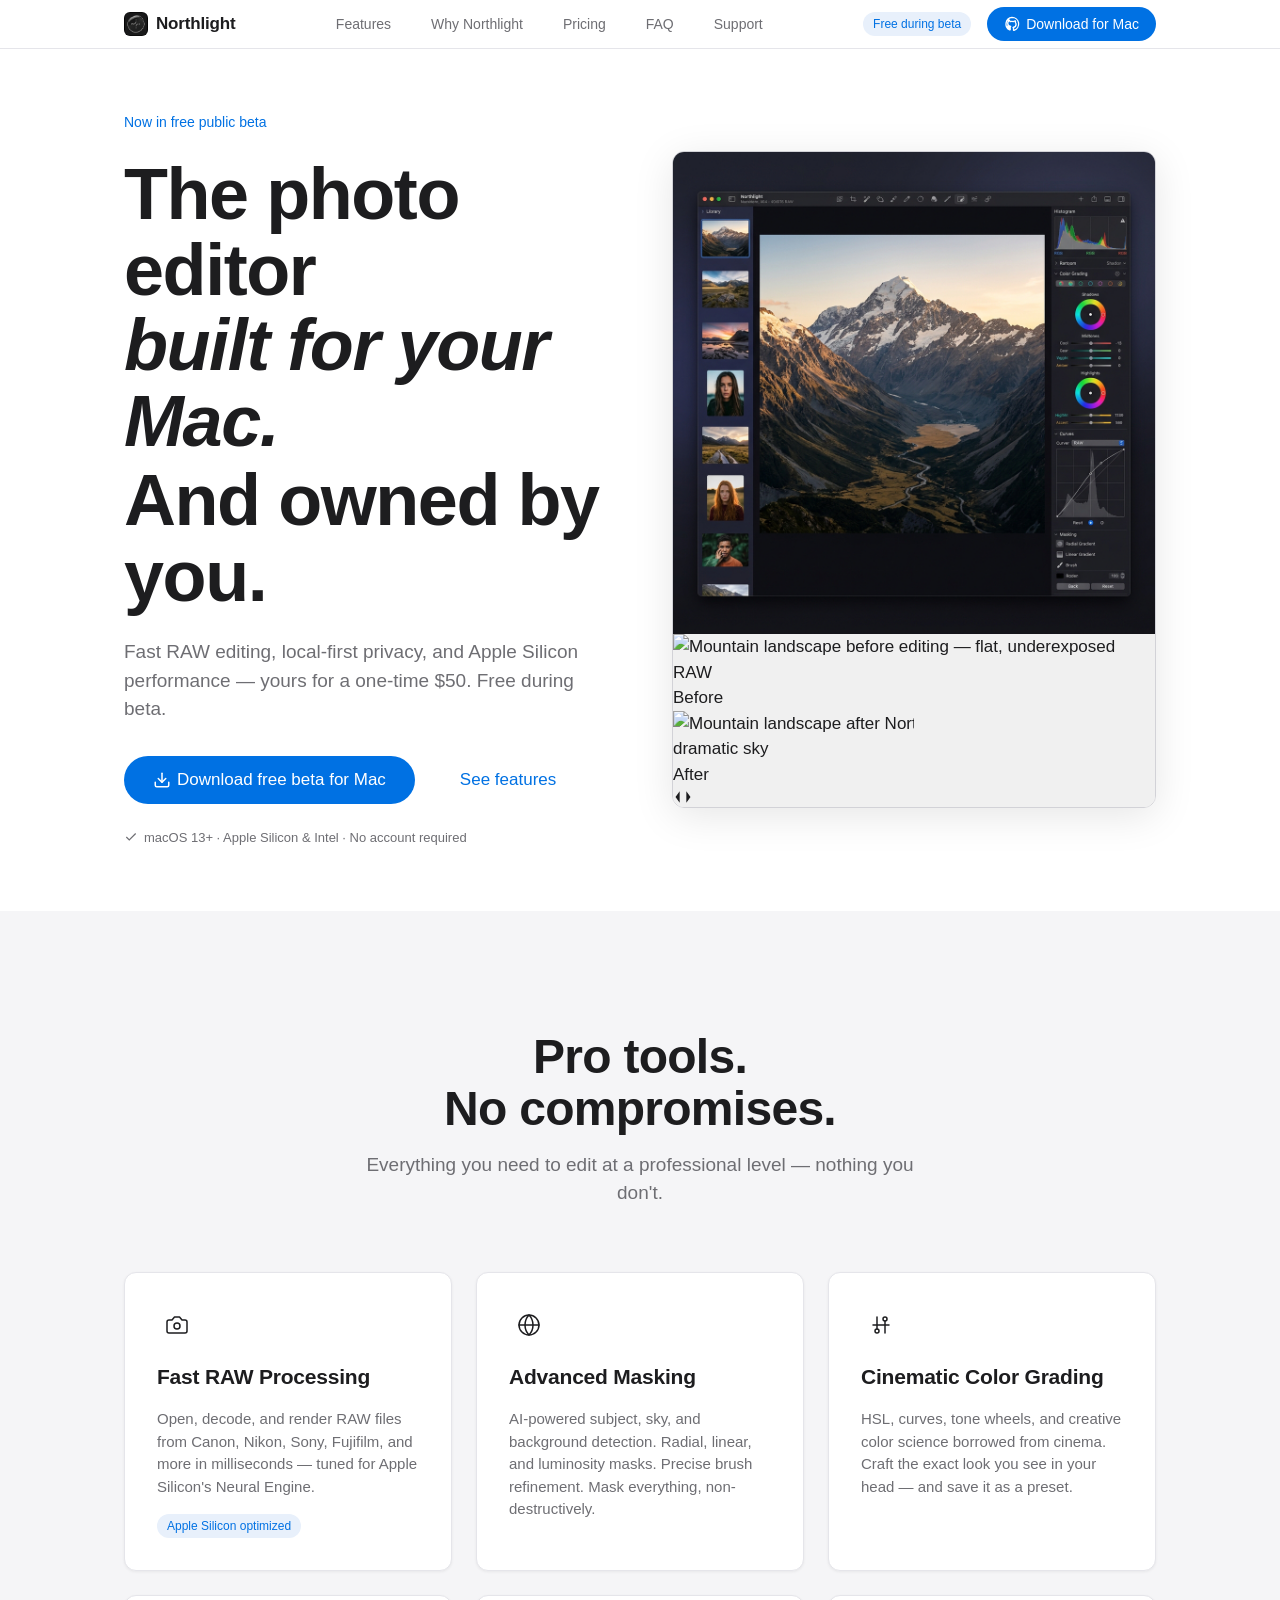
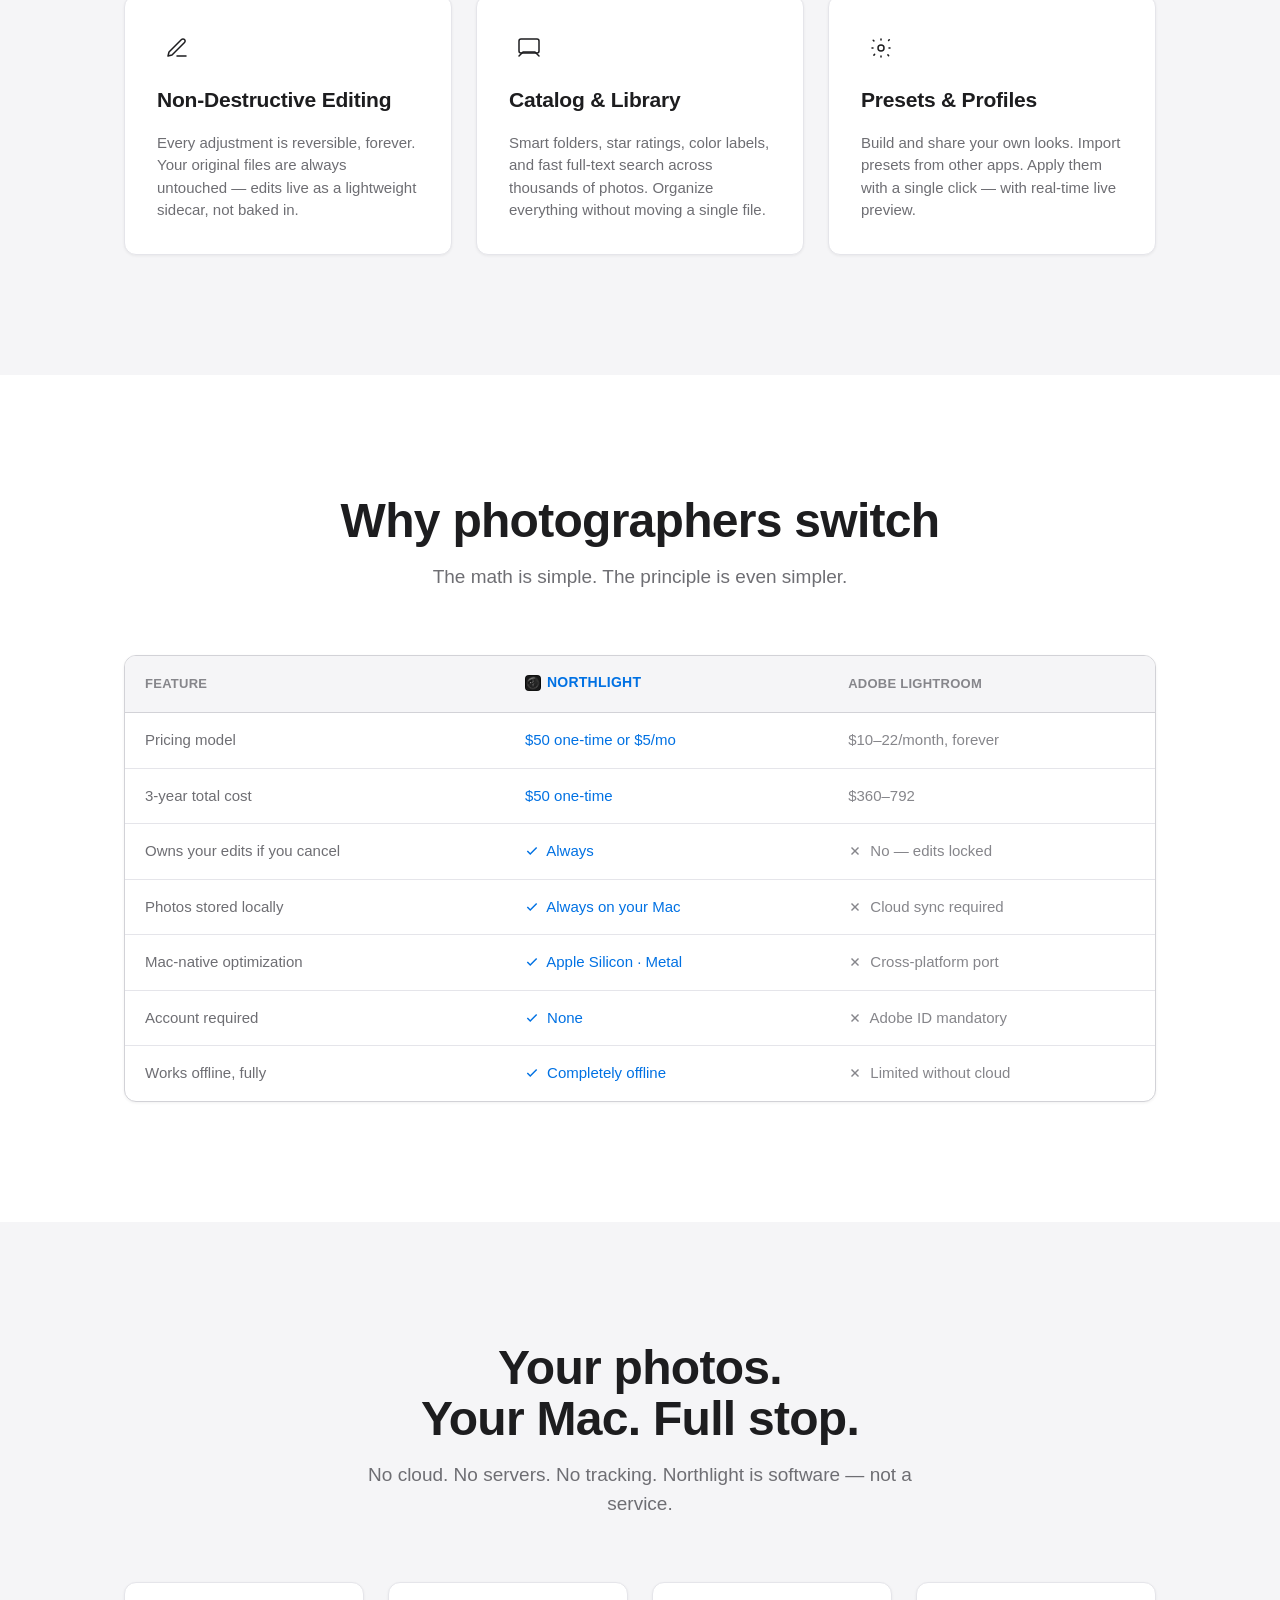
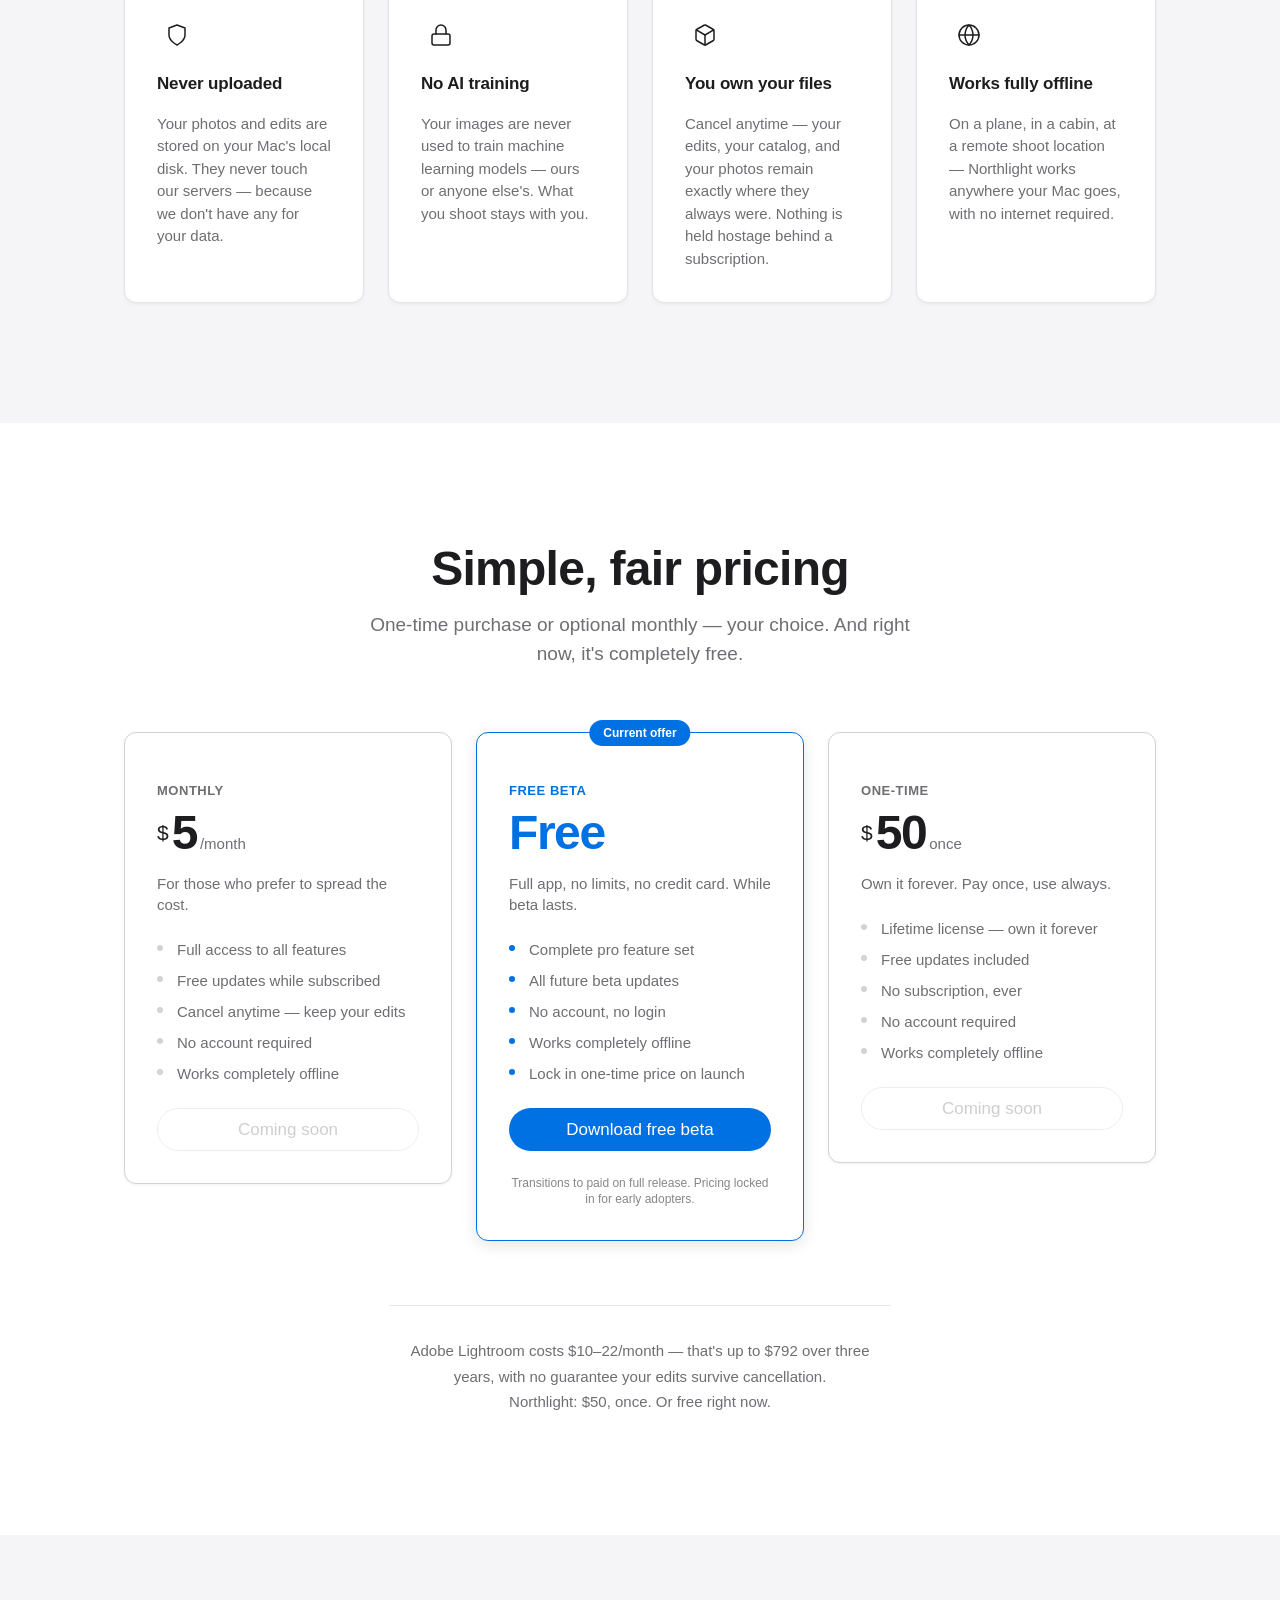
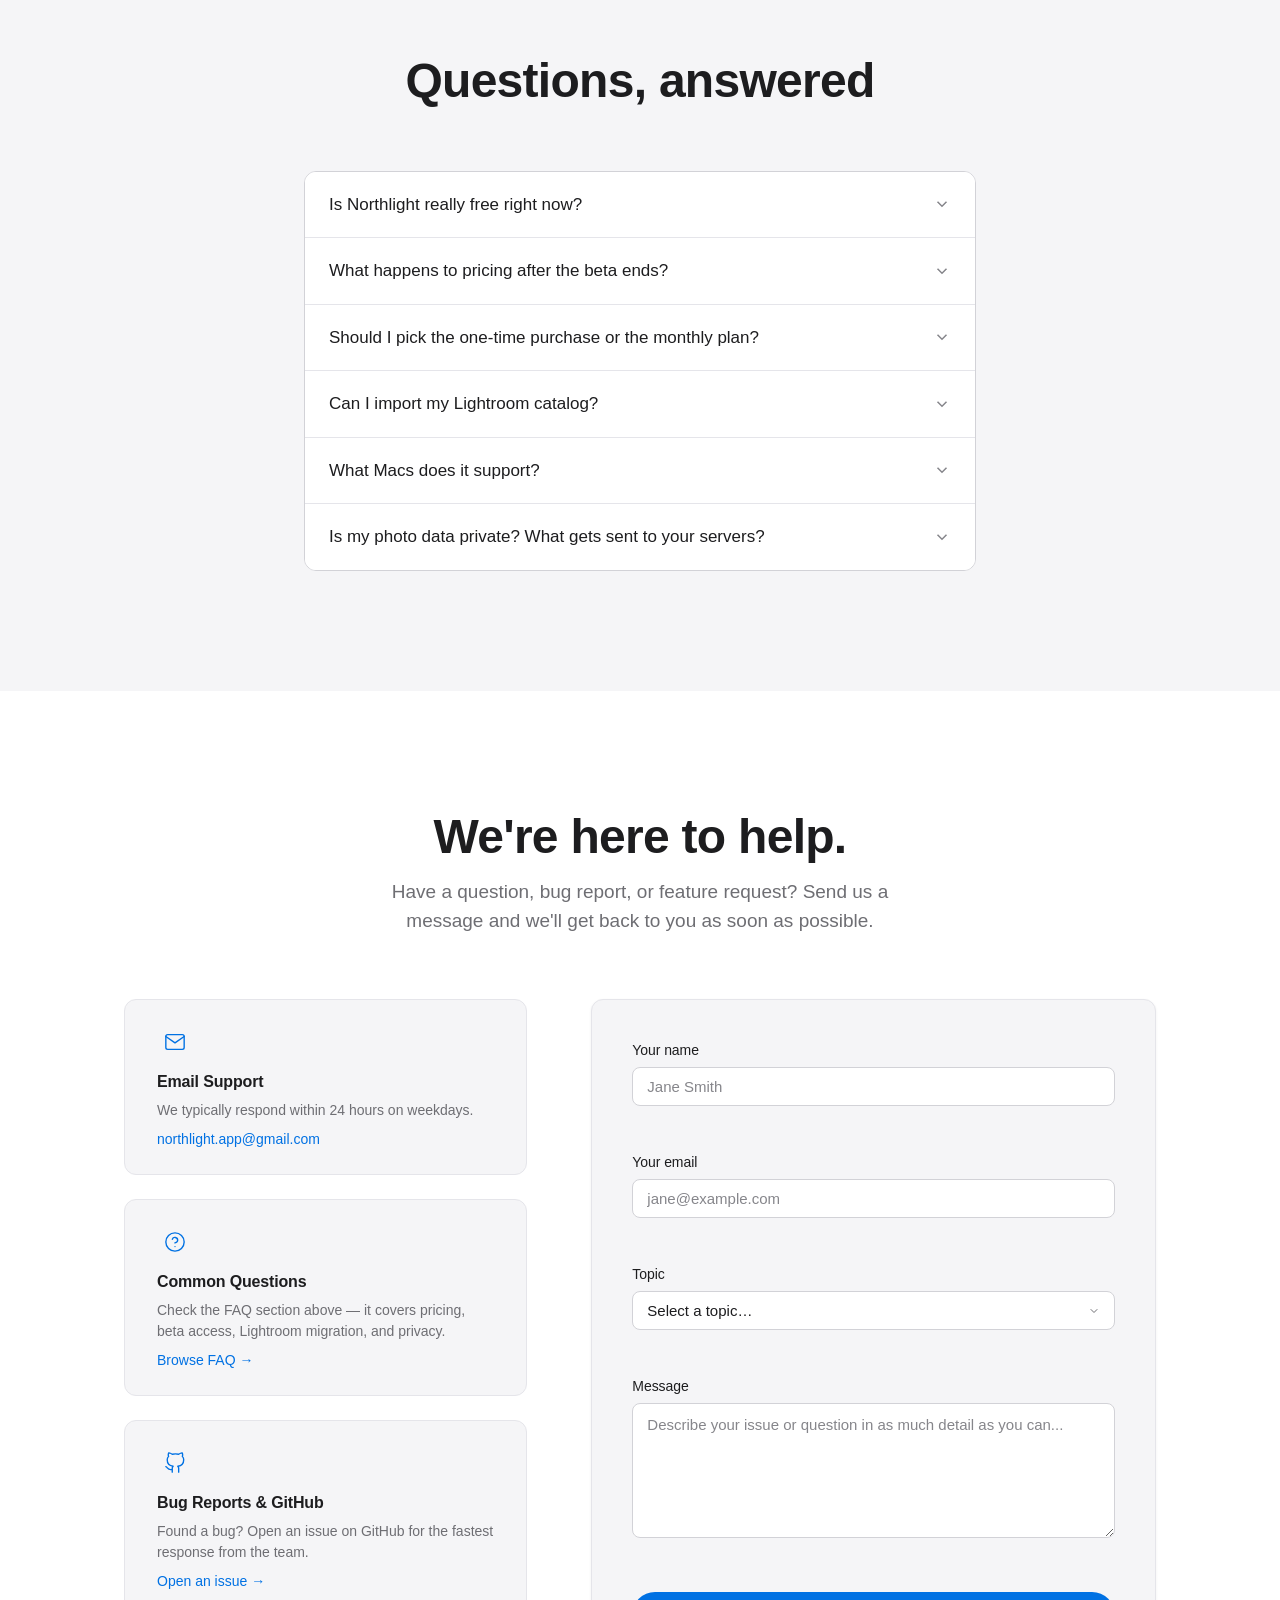
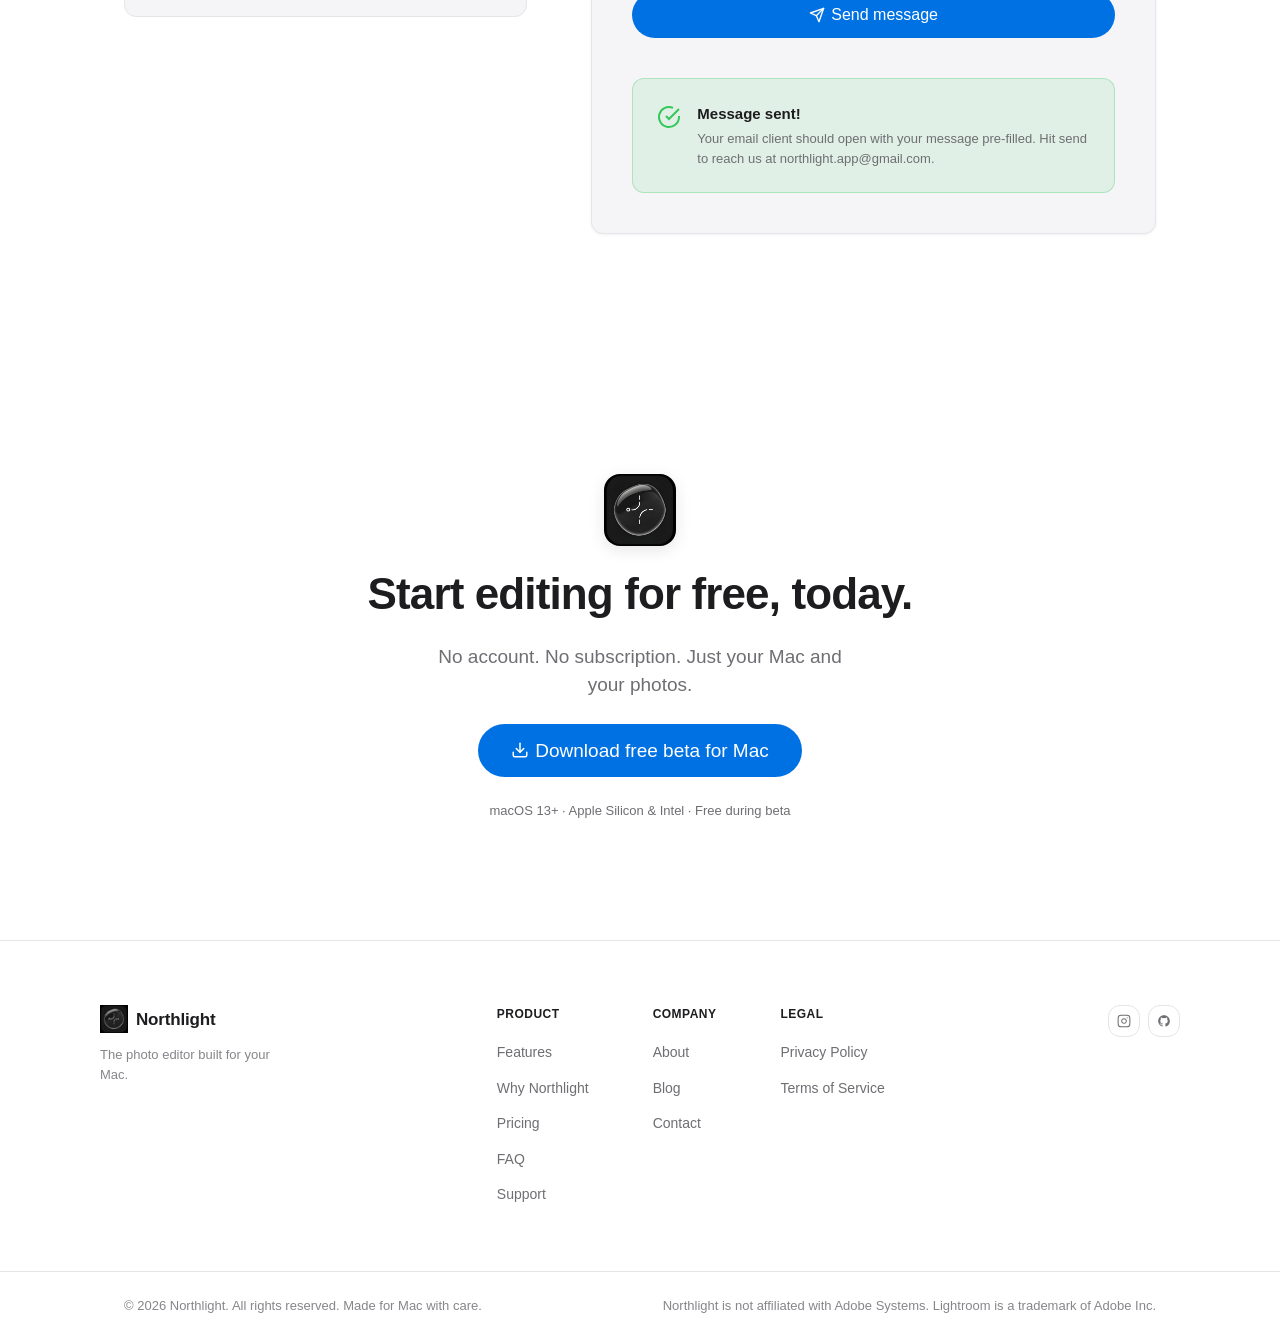
==== commit 9c355655: "feat: dark mode, support section, grayed pricing buttons, active nav highlight - Dark mode via prefe" ====
--- a/public/index.html
+++ b/public/index.html
@@ -2,7 +2,7 @@
 <html lang="en">
 <head>
   <meta charset="UTF-8" />
-  <meta name="viewport" content="width=device-width, initial-scale=1.0" />
+  <meta name="viewport" content="width=device-width, initial-scale=1.0, viewport-fit=cover" />
   <title>Northlight — The Mac Photo Editor Built for You</title>
   <meta name="description" content="Northlight is a fast, local-first RAW photo editor built exclusively for macOS and Apple Silicon. Own it for $50 — or use it free during beta. Your photos never leave your Mac." />
   <meta name="keywords" content="mac photo editor, lightroom alternative, RAW editor macOS, local photo editing, Apple Silicon photo editor, non-destructive editing" />
@@ -91,6 +91,7 @@
         <li><a href="#comparison" class="nav-link">Why Northlight</a></li>
         <li><a href="#pricing" class="nav-link">Pricing</a></li>
         <li><a href="#faq" class="nav-link">FAQ</a></li>
+        <li><a href="#support" class="nav-link">Support</a></li>
       </ul>
 
       <!-- CTA + badge -->
@@ -118,6 +119,7 @@
         <li><a href="#comparison" class="nav-link mobile-nav-link">Why Northlight</a></li>
         <li><a href="#pricing" class="nav-link mobile-nav-link">Pricing</a></li>
         <li><a href="#faq" class="nav-link mobile-nav-link">FAQ</a></li>
+        <li><a href="#support" class="nav-link mobile-nav-link">Support</a></li>
       </ul>
       <!-- TODO: Replace href with your actual Mac download link -->
       <a href="#download" class="btn btn-primary mobile-cta">Download free beta for Mac</a>
@@ -385,6 +387,10 @@
               </tbody>
             </table>
           </div>
+          <!-- Mobile: Lightroom column hidden to avoid horizontal scroll -->
+          <p class="comparison-mobile-note" style="display:none" aria-hidden="true">
+            vs Adobe Lightroom — tap to see full comparison on a wider screen
+          </p>
         </div>
       </div>
     </section>
@@ -480,7 +486,7 @@
               <li>Works completely offline</li>
             </ul>
             <!-- TODO: Replace href with your actual download link -->
-            <a href="#download" class="btn btn-outline pricing-btn">Get started</a>
+            <a href="#download" class="btn btn-outline pricing-btn pricing-btn--grayed" aria-disabled="true" tabindex="-1">Coming soon</a>
           </article>
 
           <!-- Tier 2: Beta (FEATURED) -->
@@ -524,7 +530,7 @@
               <li>Works completely offline</li>
             </ul>
             <!-- TODO: Replace href with your actual purchase link -->
-            <a href="#download" class="btn btn-outline pricing-btn">Buy once</a>
+            <a href="#download" class="btn btn-outline pricing-btn pricing-btn--grayed" aria-disabled="true" tabindex="-1">Coming soon</a>
           </article>
 
         </div>
@@ -606,6 +612,102 @@
             <div class="faq-answer" id="faq-6" role="region" aria-labelledby="faq-btn-6" hidden>
               <p>Your photos, edits, and catalog never leave your Mac. We don't have servers that touch your creative work. The only network request Northlight makes is an optional anonymous crash report (opt-in) and a license check on purchase. That's it. No telemetry, no AI training pipeline, no ad data.</p>
             </div>
+          </div>
+
+        </div>
+      </div>
+    </section>
+
+    <!-- ============================================================
+         SUPPORT
+    ============================================================ -->
+    <section class="support section" id="support" aria-labelledby="support-heading">
+      <div class="container">
+        <header class="section-header" data-reveal>
+          <h2 class="section-title" id="support-heading">We're here to help.</h2>
+          <p class="section-sub">Have a question, bug report, or feature request? Send us a message and we'll get back to you as soon as possible.</p>
+        </header>
+
+        <div class="support-layout" data-reveal data-reveal-delay="80">
+
+          <!-- Contact cards -->
+          <div class="support-cards">
+            <div class="support-card">
+              <div class="support-card-icon" aria-hidden="true">
+                <svg viewBox="0 0 24 24" fill="none" stroke="currentColor" stroke-width="1.5" stroke-linecap="round" stroke-linejoin="round"><path d="M4 4h16c1.1 0 2 .9 2 2v12c0 1.1-.9 2-2 2H4c-1.1 0-2-.9-2-2V6c0-1.1.9-2 2-2z"/><polyline points="22,6 12,13 2,6"/></svg>
+              </div>
+              <h3>Email Support</h3>
+              <p>We typically respond within 24 hours on weekdays.</p>
+              <a href="mailto:northlight.app@gmail.com" class="support-email-link">northlight.app@gmail.com</a>
+            </div>
+
+            <div class="support-card">
+              <div class="support-card-icon" aria-hidden="true">
+                <svg viewBox="0 0 24 24" fill="none" stroke="currentColor" stroke-width="1.5" stroke-linecap="round" stroke-linejoin="round"><circle cx="12" cy="12" r="10"/><path d="M9.09 9a3 3 0 0 1 5.83 1c0 2-3 3-3 3"/><line x1="12" y1="17" x2="12.01" y2="17"/></svg>
+              </div>
+              <h3>Common Questions</h3>
+              <p>Check the FAQ section above — it covers pricing, beta access, Lightroom migration, and privacy.</p>
+              <a href="#faq" class="support-email-link">Browse FAQ &rarr;</a>
+            </div>
+
+            <div class="support-card">
+              <div class="support-card-icon" aria-hidden="true">
+                <svg viewBox="0 0 24 24" fill="none" stroke="currentColor" stroke-width="1.5" stroke-linecap="round" stroke-linejoin="round"><path d="M9 19c-5 1.5-5-2.5-7-3m14 6v-3.87a3.37 3.37 0 0 0-.94-2.61c3.14-.35 6.44-1.54 6.44-7A5.44 5.44 0 0 0 20 4.77 5.07 5.07 0 0 0 19.91 1S18.73.65 16 2.48a13.38 13.38 0 0 0-7 0C6.27.65 5.09 1 5.09 1A5.07 5.07 0 0 0 5 4.77a5.44 5.44 0 0 0-1.5 3.78c0 5.42 3.3 6.61 6.44 7A3.37 3.37 0 0 0 9 18.13V22"/></svg>
+              </div>
+              <h3>Bug Reports &amp; GitHub</h3>
+              <p>Found a bug? Open an issue on GitHub for the fastest response from the team.</p>
+              <a href="https://github.com/Willidoit/Northlight" target="_blank" rel="noopener noreferrer" class="support-email-link">Open an issue &rarr;</a>
+            </div>
+          </div>
+
+          <!-- Contact form -->
+          <div class="support-form-wrap">
+            <form class="support-form" id="support-form" novalidate>
+              <div class="form-group">
+                <label for="support-name" class="form-label">Your name</label>
+                <input type="text" id="support-name" name="name" class="form-input" placeholder="Jane Smith" autocomplete="name" required />
+                <span class="form-error" id="error-name" role="alert" aria-live="polite"></span>
+              </div>
+
+              <div class="form-group">
+                <label for="support-email" class="form-label">Your email</label>
+                <input type="email" id="support-email" name="email" class="form-input" placeholder="jane@example.com" autocomplete="email" required />
+                <span class="form-error" id="error-email" role="alert" aria-live="polite"></span>
+              </div>
+
+              <div class="form-group">
+                <label for="support-topic" class="form-label">Topic</label>
+                <select id="support-topic" name="topic" class="form-input form-select" required>
+                  <option value="" disabled selected>Select a topic&hellip;</option>
+                  <option value="bug">Bug report</option>
+                  <option value="feature">Feature request</option>
+                  <option value="billing">Billing &amp; licensing</option>
+                  <option value="compat">Compatibility issue</option>
+                  <option value="other">Other</option>
+                </select>
+                <span class="form-error" id="error-topic" role="alert" aria-live="polite"></span>
+              </div>
+
+              <div class="form-group">
+                <label for="support-message" class="form-label">Message</label>
+                <textarea id="support-message" name="message" class="form-input form-textarea" placeholder="Describe your issue or question in as much detail as you can..." rows="5" required></textarea>
+                <span class="form-error" id="error-message" role="alert" aria-live="polite"></span>
+              </div>
+
+              <button type="submit" class="btn btn-primary support-submit" id="support-submit-btn">
+                <svg width="16" height="16" viewBox="0 0 24 24" fill="none" stroke="currentColor" stroke-width="2" stroke-linecap="round" stroke-linejoin="round" aria-hidden="true"><line x1="22" y1="2" x2="11" y2="13"/><polygon points="22 2 15 22 11 13 2 9 22 2"/></svg>
+                Send message
+              </button>
+
+              <!-- Success state -->
+              <div class="form-success" id="form-success" hidden aria-live="polite">
+                <svg viewBox="0 0 24 24" fill="none" stroke="currentColor" stroke-width="2" aria-hidden="true"><path d="M22 11.08V12a10 10 0 1 1-5.93-9.14"/><polyline points="22 4 12 14.01 9 11.01"/></svg>
+                <div>
+                  <strong>Message sent!</strong>
+                  <p>Your email client should open with your message pre-filled. Hit send to reach us at northlight.app@gmail.com.</p>
+                </div>
+              </div>
+            </form>
           </div>
 
         </div>
@@ -654,6 +756,7 @@
             <li><a href="#comparison">Why Northlight</a></li>
             <li><a href="#pricing">Pricing</a></li>
             <li><a href="#faq">FAQ</a></li>
+            <li><a href="#support">Support</a></li>
           </ul>
         </div>
         <div class="footer-nav-col">
--- a/public/style.css
+++ b/public/style.css
@@ -54,6 +54,100 @@
 }
 
 /* ============================================================
+   0b. DARK MODE TOKENS  — system preference
+   ============================================================ */
+@media (prefers-color-scheme: dark) {
+  :root {
+    /* Backgrounds */
+    --bg-white:    #1c1c1e;
+    --bg-gray:     #2c2c2e;
+    --bg-nav:      rgba(28, 28, 30, 0.85);
+
+    /* Text */
+    --text-primary:   #f5f5f7;
+    --text-secondary: #a1a1a6;
+    --text-tertiary:  #6e6e73;
+
+    /* Accent stays blue — still readable on dark */
+    --accent:         #2997ff;
+    --accent-dark:    #1a84eb;
+    --accent-light:   rgba(41, 151, 255, 0.15);
+
+    /* Borders */
+    --border:         #3a3a3c;
+    --border-light:   #2c2c2e;
+
+    /* Shadows — lighter base so they show on dark bg */
+    --card-shadow:          0 1px 4px rgba(0, 0, 0, 0.4);
+    --card-shadow-featured: 0 4px 20px rgba(0, 0, 0, 0.6);
+  }
+
+  /* Nav scrolled state */
+  .nav-wrapper.nav-scrolled {
+    background: rgba(28, 28, 30, 0.96);
+    box-shadow: 0 1px 0 var(--border);
+  }
+
+  /* Mobile menu */
+  .mobile-menu {
+    background: rgba(28, 28, 30, 0.98);
+  }
+
+  /* Glass frame for hero visual */
+  .glass-frame-inner {
+    background: #2c2c2e;
+  }
+
+  /* BA divider stays visible */
+  .ba-divider {
+    background: rgba(255, 255, 255, 0.7);
+  }
+
+  /* BA handle */
+  .ba-handle {
+    background: #3a3a3c;
+    color: var(--text-primary);
+    border-color: var(--border);
+  }
+
+  /* Hamburger bars */
+  .nav-hamburger:hover {
+    background: var(--bg-gray);
+  }
+
+  /* Featured pricing card gets a slightly lighter bg to pop */
+  .pricing-card--featured {
+    background: #2c2c2e;
+  }
+
+  /* Table header row */
+  .comparison-table thead th {
+    background: #2c2c2e;
+  }
+
+  /* FAQ list */
+  .faq-list {
+    background: #1c1c1e;
+  }
+  .faq-item {
+    background: #1c1c1e;
+  }
+  .faq-question:hover {
+    background: #2c2c2e;
+  }
+
+  /* Comparison row hover */
+  .comparison-table tbody tr:hover {
+    background: rgba(255, 255, 255, 0.03);
+  }
+
+  /* Social link hover */
+  .social-link:hover {
+    background: var(--bg-gray);
+  }
+}
+
+/* ============================================================
    1. RESET & BASE
    ============================================================ */
 *, *::before, *::after {
@@ -94,6 +188,7 @@
 ul, ol   { list-style: none; }
 h1, h2, h3, h4 { font-family: var(--font); }
 
+
 :focus-visible {
   outline: 3px solid var(--accent);
   outline-offset: 2px;
@@ -115,8 +210,6 @@
   padding: var(--s15) 0;
   position: relative;
 }
-
-/* Each section declares its own bg explicitly (white / gray alternation) */
 
 /* Section headers — always centered, tight */
 .section-header {
@@ -258,14 +351,25 @@
   font-size: 14px;
   font-weight: 400;
   color: var(--text-secondary);
-  transition: color var(--tx);
+  transition: color var(--tx), font-weight var(--tx);
   padding: 4px 0;
+  position: relative;
 }
 
 .nav-link:hover { color: var(--text-primary); }
 
-/* Remove the animated underline — too decorative */
-.nav-link::after { display: none; }
+/* Active / current section highlight */
+.nav-link.nav-link--active {
+  color: var(--text-primary);
+  font-weight: 700;
+  text-decoration: underline;
+  text-decoration-color: var(--accent);
+  text-underline-offset: 6px;
+  text-decoration-thickness: 2px;
+}
+
+/* Static underline off for non-active links */
+.nav-link:not(.nav-link--active)::after { display: none; }
 
 /* Beta badge */
 .beta-badge {
@@ -362,15 +466,6 @@
   overflow: hidden;
 }
 
-/* Kill the old dark bg/glow machinery — hide it */
-.hero-bg,
-.hero-vignette,
-.glow,
-.privacy-glow-bg,
-.final-cta-glow {
-  display: none !important;
-}
-
 .hero-inner {
   position: relative;
   z-index: 1;
@@ -388,7 +483,6 @@
   gap: var(--s3);
 }
 
-/* Eyebrow — just a small text label, no glowing pill */
 .hero-eyebrow {
   display: inline-block;
   font-size: 14px;
@@ -401,9 +495,6 @@
   width: auto;
 }
 
-/* Remove the animated dot */
-.hero-eyebrow::before { display: none; }
-
 .hero-headline {
   font-size: clamp(40px, 7vw, 72px);
   font-weight: 600;
@@ -412,10 +503,9 @@
   color: var(--text-primary);
 }
 
-/* Keep the italic emphasis but use accent color sparingly */
 .hero-headline em {
   font-style: italic;
-  color: var(--text-primary);     /* no teal — monochrome */
+  color: var(--text-primary);
   display: inline-block;
   padding-bottom: 0.05em;
 }
@@ -443,10 +533,6 @@
   color: var(--text-secondary);
 }
 
-/* Kill old teal svg color */
-.hero-footnote svg { color: var(--text-secondary); }
-
-/* Hero visual — clean frame, no gradient border */
 .hero-visual {
   display: flex;
   justify-content: flex-end;
@@ -457,7 +543,6 @@
   width: 100%;
   max-width: 600px;
   border-radius: var(--radius);
-  /* Clean border + shadow — no gradient */
   border: 1px solid var(--border);
   box-shadow: 0 8px 40px rgba(0, 0, 0, 0.1);
   overflow: hidden;
@@ -478,129 +563,8 @@
   display: block;
 }
 
-/* Scroll hint — subtle, no dark theming */
-.scroll-hint {
-  position: absolute;
-  bottom: var(--s3);
-  left: 50%;
-  transform: translateX(-50%);
-  z-index: 1;
-}
-.scroll-dot {
-  width: 24px;
-  height: 40px;
-  border: 1.5px solid var(--border);
-  border-radius: 980px;
-  position: relative;
-}
-.scroll-dot::before {
-  content: '';
-  position: absolute;
-  top: 6px;
-  left: 50%;
-  transform: translateX(-50%);
-  width: 3px;
-  height: 7px;
-  background: var(--text-tertiary);
-  border-radius: 2px;
-  animation: scroll-pulse 2s ease-in-out infinite;
-}
-@keyframes scroll-pulse {
-  0%, 100% { transform: translateX(-50%) translateY(0); opacity: 0.8; }
-  50%       { transform: translateX(-50%) translateY(6px); opacity: 0.2; }
-}
-@media (prefers-reduced-motion: reduce) {
-  .scroll-dot::before { animation: none; }
-}
-
-/* ============================================================
-   6. BEFORE/AFTER SLIDER  — functional, clean
-   ============================================================ */
-.before-after-slider {
-  position: relative;
-  overflow: hidden;
-  height: 200px;
-  border-top: 1px solid var(--border-light);
-  cursor: col-resize;
-  user-select: none;
-  -webkit-user-select: none;
-}
-
-.ba-before,
-.ba-after {
-  position: absolute;
-  inset: 0;
-  overflow: hidden;
-}
-
-.ba-before img,
-.ba-after img {
-  width: 100%;
-  height: 100%;
-  object-fit: cover;
-  pointer-events: none;
-}
-
-.ba-after { clip-path: inset(0 50% 0 0); }
-
-.ba-after img {
-  filter: contrast(1.15) saturate(1.35) brightness(0.95);
-}
-
-.ba-label {
-  position: absolute;
-  bottom: 10px;
-  font-size: 11px;
-  font-weight: 600;
-  letter-spacing: 0.06em;
-  text-transform: uppercase;
-  color: white;
-  background: rgba(0, 0, 0, 0.5);
-  border-radius: 980px;
-  padding: 3px 10px;
-}
-
-.ba-label-before { left: 12px; }
-.ba-label-after  { right: 12px; }
-
-.ba-divider {
-  position: absolute;
-  top: 0;
-  bottom: 0;
-  left: 50%;
-  width: 2px;
-  background: rgba(255, 255, 255, 0.9);
-  transform: translateX(-50%);
-  box-shadow: none;        /* remove teal glow */
-}
-
-.ba-handle {
-  position: absolute;
-  top: 50%;
-  left: 50%;
-  transform: translate(-50%, -50%);
-  width: 36px;
-  height: 36px;
-  background: #ffffff;
-  color: var(--text-primary);
-  border-radius: 50%;
-  border: 1px solid var(--border);
-  display: flex;
-  align-items: center;
-  justify-content: center;
-  box-shadow: 0 2px 8px rgba(0, 0, 0, 0.15);
-  cursor: col-resize;
-  transition: box-shadow var(--tx);
-}
-
-.ba-handle:hover,
-.ba-handle:focus-visible {
-  box-shadow: 0 4px 16px rgba(0, 0, 0, 0.2);
-  transform: translate(-50%, -50%);   /* no scale jump */
-}
-
-/* ============================================================
-   7. FEATURES  — even 3-col grid, equal cards
+/* ============================================================
+   7. FEATURES
    ============================================================ */
 .features {
   background: var(--bg-gray);
@@ -612,10 +576,9 @@
   gap: var(--s3);
 }
 
-/* Remove the bento span-2 — all 6 cards are equal */
 .feature-card,
 .feature-card--wide {
-  grid-column: span 1;          /* override any old span */
+  grid-column: span 1;
   background: var(--bg-white);
   border-radius: var(--radius);
   border: 1px solid var(--border-light);
@@ -1036,6 +999,15 @@
   justify-content: center;
 }
 
+/* Grayed-out state for non-active pricing CTAs */
+.pricing-btn--grayed {
+  opacity: 0.4;
+  pointer-events: none;
+  cursor: not-allowed;
+  border-color: var(--border);
+  color: var(--text-tertiary);
+}
+
 .pricing-note {
   font-size: 12px;
   color: var(--text-tertiary);
@@ -1128,7 +1100,263 @@
 }
 
 /* ============================================================
-   12. FINAL CTA  — clean, centered, white
+   12. SUPPORT  — two-column: info cards + contact form
+   ============================================================ */
+.support {
+  background: var(--bg-white);
+}
+
+/* Two-column layout: cards left, form right */
+.support-layout {
+  display: grid;
+  grid-template-columns: 1fr 1.4fr;
+  gap: var(--s8);
+  align-items: start;
+}
+
+/* Info cards stack */
+.support-cards {
+  display: flex;
+  flex-direction: column;
+  gap: var(--s3);
+}
+
+.support-card {
+  background: var(--bg-gray);
+  border: 1px solid var(--border-light);
+  border-radius: var(--radius);
+  padding: var(--s3) var(--s4);
+  display: flex;
+  flex-direction: column;
+  gap: 6px;
+  transition: box-shadow var(--tx);
+}
+
+.support-card:hover {
+  box-shadow: 0 2px 8px rgba(0, 0, 0, 0.08);
+}
+
+.support-card-icon {
+  width: 36px;
+  height: 36px;
+  display: flex;
+  align-items: center;
+  justify-content: center;
+  margin-bottom: 4px;
+}
+
+.support-card-icon svg {
+  width: 22px;
+  height: 22px;
+  stroke: var(--accent);
+}
+
+.support-card h3 {
+  font-size: 16px;
+  font-weight: 600;
+  color: var(--text-primary);
+  letter-spacing: -0.01em;
+}
+
+.support-card p {
+  font-size: 14px;
+  color: var(--text-secondary);
+  line-height: 1.5;
+}
+
+.support-email-link {
+  font-size: 14px;
+  font-weight: 500;
+  color: var(--accent);
+  text-decoration: none;
+  transition: opacity var(--tx);
+  margin-top: 2px;
+}
+.support-email-link:hover { opacity: 0.75; }
+
+/* Form wrapper */
+.support-form-wrap {
+  background: var(--bg-gray);
+  border: 1px solid var(--border-light);
+  border-radius: var(--radius);
+  padding: var(--s5);
+  box-shadow: var(--card-shadow);
+}
+
+.support-form {
+  display: flex;
+  flex-direction: column;
+  gap: var(--s3);
+}
+
+/* Individual field group */
+.form-group {
+  display: flex;
+  flex-direction: column;
+  gap: 6px;
+}
+
+.form-label {
+  font-size: 14px;
+  font-weight: 500;
+  color: var(--text-primary);
+  letter-spacing: -0.005em;
+}
+
+/* Shared input styles */
+.form-input {
+  font-family: var(--font);
+  font-size: 15px;
+  color: var(--text-primary);
+  background: var(--bg-white);
+  border: 1.5px solid var(--border);
+  border-radius: 8px;
+  padding: 10px 14px;
+  width: 100%;
+  transition: border-color 0.15s ease, box-shadow 0.15s ease;
+  outline: none;
+  -webkit-appearance: none;
+  appearance: none;
+}
+
+.form-input::placeholder {
+  color: var(--text-tertiary);
+}
+
+.form-input:focus {
+  border-color: var(--accent);
+  box-shadow: 0 0 0 3px rgba(0, 113, 227, 0.12);
+}
+
+/* Select arrow */
+.form-select {
+  cursor: pointer;
+  background-image: url("data:image/svg+xml,%3Csvg xmlns='http://www.w3.org/2000/svg' width='12' height='12' viewBox='0 0 24 24' fill='none' stroke='%236e6e73' stroke-width='2' stroke-linecap='round' stroke-linejoin='round'%3E%3Cpolyline points='6 9 12 15 18 9'/%3E%3C/svg%3E");
+  background-repeat: no-repeat;
+  background-position: right 14px center;
+  padding-right: 36px;
+}
+
+/* Textarea */
+.form-textarea {
+  resize: vertical;
+  min-height: 120px;
+  line-height: 1.5;
+}
+
+/* Inline error */
+.form-error {
+  font-size: 12px;
+  color: #d93025;
+  min-height: 16px;
+  display: block;
+}
+
+.form-input.input-error {
+  border-color: #d93025;
+  box-shadow: 0 0 0 3px rgba(217, 48, 37, 0.1);
+}
+
+/* Submit button */
+.support-submit {
+  width: 100%;
+  justify-content: center;
+  margin-top: var(--s1);
+  font-size: 16px;
+  padding: 14px;
+}
+
+/* Success banner */
+.form-success {
+  display: flex;
+  align-items: flex-start;
+  gap: var(--s2);
+  background: rgba(52, 199, 89, 0.1);
+  border: 1px solid rgba(52, 199, 89, 0.3);
+  border-radius: var(--radius);
+  padding: var(--s3);
+  margin-top: var(--s2);
+}
+
+.form-success svg {
+  width: 24px;
+  height: 24px;
+  stroke: #34c759;
+  flex-shrink: 0;
+  margin-top: 2px;
+}
+
+.form-success strong {
+  display: block;
+  font-size: 15px;
+  font-weight: 600;
+  color: var(--text-primary);
+  margin-bottom: 4px;
+}
+
+.form-success p {
+  font-size: 13px;
+  color: var(--text-secondary);
+  line-height: 1.5;
+}
+
+/* Dark mode overrides for form */
+@media (prefers-color-scheme: dark) {
+  .support-form-wrap {
+    background: #2c2c2e;
+    border-color: var(--border);
+  }
+
+  .support-card {
+    background: #2c2c2e;
+    border-color: var(--border);
+  }
+
+  .form-input {
+    background: #1c1c1e;
+    border-color: var(--border);
+    color: var(--text-primary);
+  }
+
+  .form-input:focus {
+    border-color: var(--accent);
+    box-shadow: 0 0 0 3px rgba(41, 151, 255, 0.15);
+  }
+
+  .form-select {
+    background-image: url("data:image/svg+xml,%3Csvg xmlns='http://www.w3.org/2000/svg' width='12' height='12' viewBox='0 0 24 24' fill='none' stroke='%236e6e73' stroke-width='2' stroke-linecap='round' stroke-linejoin='round'%3E%3Cpolyline points='6 9 12 15 18 9'/%3E%3C/svg%3E");
+  }
+
+  .form-select option {
+    background: #2c2c2e;
+    color: var(--text-primary);
+  }
+}
+
+/* Responsive */
+@media (max-width: 1024px) {
+  .support-layout {
+    grid-template-columns: 1fr;
+    gap: var(--s5);
+  }
+}
+
+@media (max-width: 640px) {
+  .support-form-wrap {
+    padding: var(--s3);
+  }
+
+  .support-cards {
+    gap: var(--s2);
+  }
+
+  .support-card {
+    padding: var(--s2) var(--s3);
+  }
+}
+
+/* ============================================================
+   13. FINAL CTA  — clean, centered, white
    ============================================================ */
 .final-cta {
   background: var(--bg-white);
@@ -1310,49 +1538,50 @@
   }
 }
 
+
 /* ============================================================
    15. RESPONSIVE — TABLET (≤ 1024px)
    ============================================================ */
 @media (max-width: 1024px) {
   .section { padding: var(--s12) 0; }
 
+  /* Hero: stack vertically, center-align */
   .hero-inner {
     grid-template-columns: 1fr;
     gap: var(--s6);
     padding-top: var(--s6);
     padding-bottom: var(--s6);
-  }
-
-  .hero-visual { justify-content: center; }
-  .hero-glass-frame { max-width: 100%; }
-
-  .features-grid {
-    grid-template-columns: repeat(2, 1fr);
-  }
-
-  .privacy-grid {
-    grid-template-columns: repeat(2, 1fr);
-  }
-
+    text-align: center;
+  }
+
+  .hero-copy     { align-items: center; }
+  .hero-sub      { max-width: 52ch; }
+  .hero-actions  { justify-content: center; }
+  .hero-footnote { justify-content: center; }
+  .hero-visual   { justify-content: center; }
+  .hero-glass-frame { max-width: 640px; }
+
+  /* Grids: 2 col */
+  .features-grid { grid-template-columns: repeat(2, 1fr); }
+  .privacy-grid  { grid-template-columns: repeat(2, 1fr); }
+
+  /* Pricing: single centered column */
   .pricing-grid {
     grid-template-columns: 1fr;
     max-width: 400px;
     margin-left: auto;
     margin-right: auto;
   }
-
-  .pricing-card--featured {
-    margin: 0;
-  }
-
+  .pricing-card--featured { margin: 0; }
+
+  /* Footer: stack */
   .footer-inner {
     grid-template-columns: 1fr;
     gap: var(--s6);
   }
-
   .footer-nav { justify-content: flex-start; }
 
-  /* Collapse nav links */
+  /* Nav: hamburger */
   .nav-links,
   .nav-cta-group { display: none; }
   .nav-hamburger { display: flex; }
@@ -1362,53 +1591,217 @@
    16. RESPONSIVE — MOBILE (≤ 640px)
    ============================================================ */
 @media (max-width: 640px) {
-  .section { padding: var(--s8) 0; }
-  .section-sub { font-size: 17px; }
-
-  .hero-headline { font-size: clamp(32px, 10vw, 48px); }
-  .hero-sub { font-size: 17px; }
-
+  /* ── Section rhythm ── */
+  .section { padding: 64px 0; }
+  .section-header { margin-bottom: var(--s4); }
+
+  .section-title {
+    font-size: clamp(24px, 7.5vw, 34px);
+    letter-spacing: -0.02em;
+  }
+
+  .section-sub {
+    font-size: 16px;
+    max-width: 100%;
+  }
+
+  /* ── Container: tighter gutters ── */
+  .container { padding: 0 var(--s2); }
+
+  /* ── Hero — centered, inherits from tablet ── */
+  .hero { min-height: 100svh; }
+
+  .hero-inner {
+    padding-top: var(--s5);
+    padding-bottom: var(--s5);
+    gap: var(--s4);
+  }
+
+  .hero-headline {
+    font-size: clamp(28px, 9vw, 40px);
+    letter-spacing: -0.025em;
+    line-height: 1.08;
+  }
+
+  .hero-sub { font-size: 16px; max-width: 100%; }
+
+  /* CTAs: centered column, capped width */
   .hero-actions {
     flex-direction: column;
     align-items: stretch;
+    gap: var(--s2);
+    width: 100%;
+    max-width: 360px;
+    margin-left: auto;
+    margin-right: auto;
   }
 
   .hero-actions .btn {
+    width: 100%;
     justify-content: center;
-    width: 100%;
-  }
-
+    min-height: 48px;
+  }
+
+  .hero-glass-frame { max-width: 100%; }
+  .before-after-slider { height: 140px; }
+  .scroll-hint { display: none; }
+
+  /* ── Features: single column, clean vertical cards ── */
   .features-grid {
     grid-template-columns: 1fr;
-  }
-
+    gap: var(--s2);
+  }
+
+  .feature-card {
+    flex-direction: column;
+    align-items: flex-start;
+    gap: 10px;
+    padding: var(--s3);
+  }
+
+  .feature-icon-wrap { margin-top: 0; }
+  .feature-title { font-size: 17px; }
+  .feature-body  { font-size: 15px; }
+
+  /* ── Comparison — 2-col only (hide Lightroom column) ──
+     No horizontal scrolling. Shows Feature | Northlight only.
+     A note below explains it's vs Lightroom. */
+  .comparison-table-wrap {
+    overflow-x: visible;
+  }
+
+  .comparison-table .table-lightroom-col,
+  .comparison-table .table-lr { display: none; }
+
+  .comparison-table td.table-feature,
+  .comparison-table th.table-feature-col {
+    position: static;
+    min-width: 0;
+    max-width: none;
+  }
+
+  .comparison-table        { font-size: 14px; width: 100%; }
+  .comparison-table thead th { padding: 12px 16px; }
+  .table-feature-col         { width: 55%; }
+  .table-northlight-col      { width: 45%; }
+  .table-feature             { padding: 14px 16px; }
+  .table-nl                  { padding: 14px 16px; }
+
+  .comparison-mobile-note {
+    display: block;
+    text-align: center;
+    font-size: 13px;
+    color: var(--text-tertiary);
+    margin-top: var(--s2);
+  }
+
+  /* ── Privacy: single col, clean vertical cards ── */
   .privacy-grid {
     grid-template-columns: 1fr;
-  }
-
-  .comparison-table {
-    font-size: 14px;
-  }
-
-  .table-feature,
-  .table-nl,
-  .table-lr {
-    padding: 12px 14px;
-  }
-
-  .footer-inner { gap: var(--s5); }
+    gap: var(--s2);
+  }
+
+  .privacy-card {
+    flex-direction: column;
+    align-items: flex-start;
+    gap: 10px;
+    padding: var(--s3);
+  }
+
+  .privacy-card h3 { font-size: 15px; }
+  .privacy-card p  { font-size: 14px; }
+
+  /* ── Pricing ── */
+  .pricing-grid  { max-width: 100%; gap: var(--s2); }
+  .pricing-card  { padding: var(--s3); }
+  .pricing-price { font-size: 40px; }
+  .pricing-free  { font-size: 40px; }
+  .pricing-footnote { font-size: 13px; padding-top: var(--s3); }
+
+  /* ── FAQ ── */
+  .faq-question {
+    font-size: 15px;
+    padding: 16px var(--s2);
+    min-height: 48px;
+  }
+  .faq-answer   { padding: 0 var(--s2) 16px; }
+  .faq-answer p { font-size: 14px; }
+
+  /* ── Final CTA ── */
+  .cta-headline {
+    font-size: clamp(22px, 7vw, 34px);
+    letter-spacing: -0.02em;
+  }
+  .cta-sub { font-size: 16px; }
+  .final-cta .container { gap: var(--s3); }
+
+  #final-download-btn {
+    width: 100%;
+    max-width: 340px;
+    min-height: 48px;
+  }
+
+  /* ── Footer ── */
+  .footer-inner { gap: var(--s5); padding: var(--s6) 0; }
+  .footer-nav   { gap: var(--s5); flex-wrap: wrap; }
 
   .footer-bottom .container {
     flex-direction: column;
     align-items: flex-start;
-  }
-
-  .footer-nav {
-    gap: var(--s5);
-    flex-wrap: wrap;
-  }
-
-  .pricing-footnote { font-size: 14px; }
-
-  .section-header { margin-bottom: var(--s6); }
-}
+    gap: var(--s2);
+  }
+
+  .footer-copy,
+  .footer-disclaimer { font-size: 12px; }
+
+  /* ── Global touch targets ── */
+  .btn, .btn-lg, .btn-xl { min-height: 44px; }
+  .social-link            { width: 40px; height: 40px; }
+  .mobile-cta .btn        { min-height: 48px; font-size: 17px; }
+  .mobile-nav-link        { min-height: 44px; display: flex; align-items: center; }
+}
+
+/* ============================================================
+   17. RESPONSIVE — SMALL PHONE (≤ 390px)
+   ============================================================ */
+@media (max-width: 390px) {
+  .hero-headline { font-size: clamp(24px, 8vw, 32px); }
+  .section-title { font-size: clamp(20px, 7.5vw, 28px); }
+  .cta-headline  { font-size: clamp(20px, 7.5vw, 28px); }
+  .pricing-price { font-size: 36px; }
+  .pricing-free  { font-size: 36px; }
+  .feature-title { font-size: 15px; }
+  .nav-inner     { padding: 0 var(--s2); }
+}
+
+/* ============================================================
+   18. SAFE AREA INSETS (notch / Dynamic Island / home indicator)
+   ============================================================ */
+@supports (padding: env(safe-area-inset-bottom)) {
+  .footer-bottom {
+    padding-bottom: calc(var(--s3) + env(safe-area-inset-bottom));
+  }
+
+  .mobile-menu {
+    padding-bottom: calc(var(--s3) + env(safe-area-inset-bottom));
+  }
+
+  @media (max-width: 1024px) {
+    .nav-inner {
+      padding-left:  max(var(--s3), env(safe-area-inset-left));
+      padding-right: max(var(--s3), env(safe-area-inset-right));
+    }
+
+    .container {
+      padding-left:  max(var(--s3), env(safe-area-inset-left));
+      padding-right: max(var(--s3), env(safe-area-inset-right));
+    }
+  }
+
+  @media (max-width: 640px) {
+    .container {
+      padding-left:  max(var(--s2), env(safe-area-inset-left));
+      padding-right: max(var(--s2), env(safe-area-inset-right));
+    }
+  }
+}
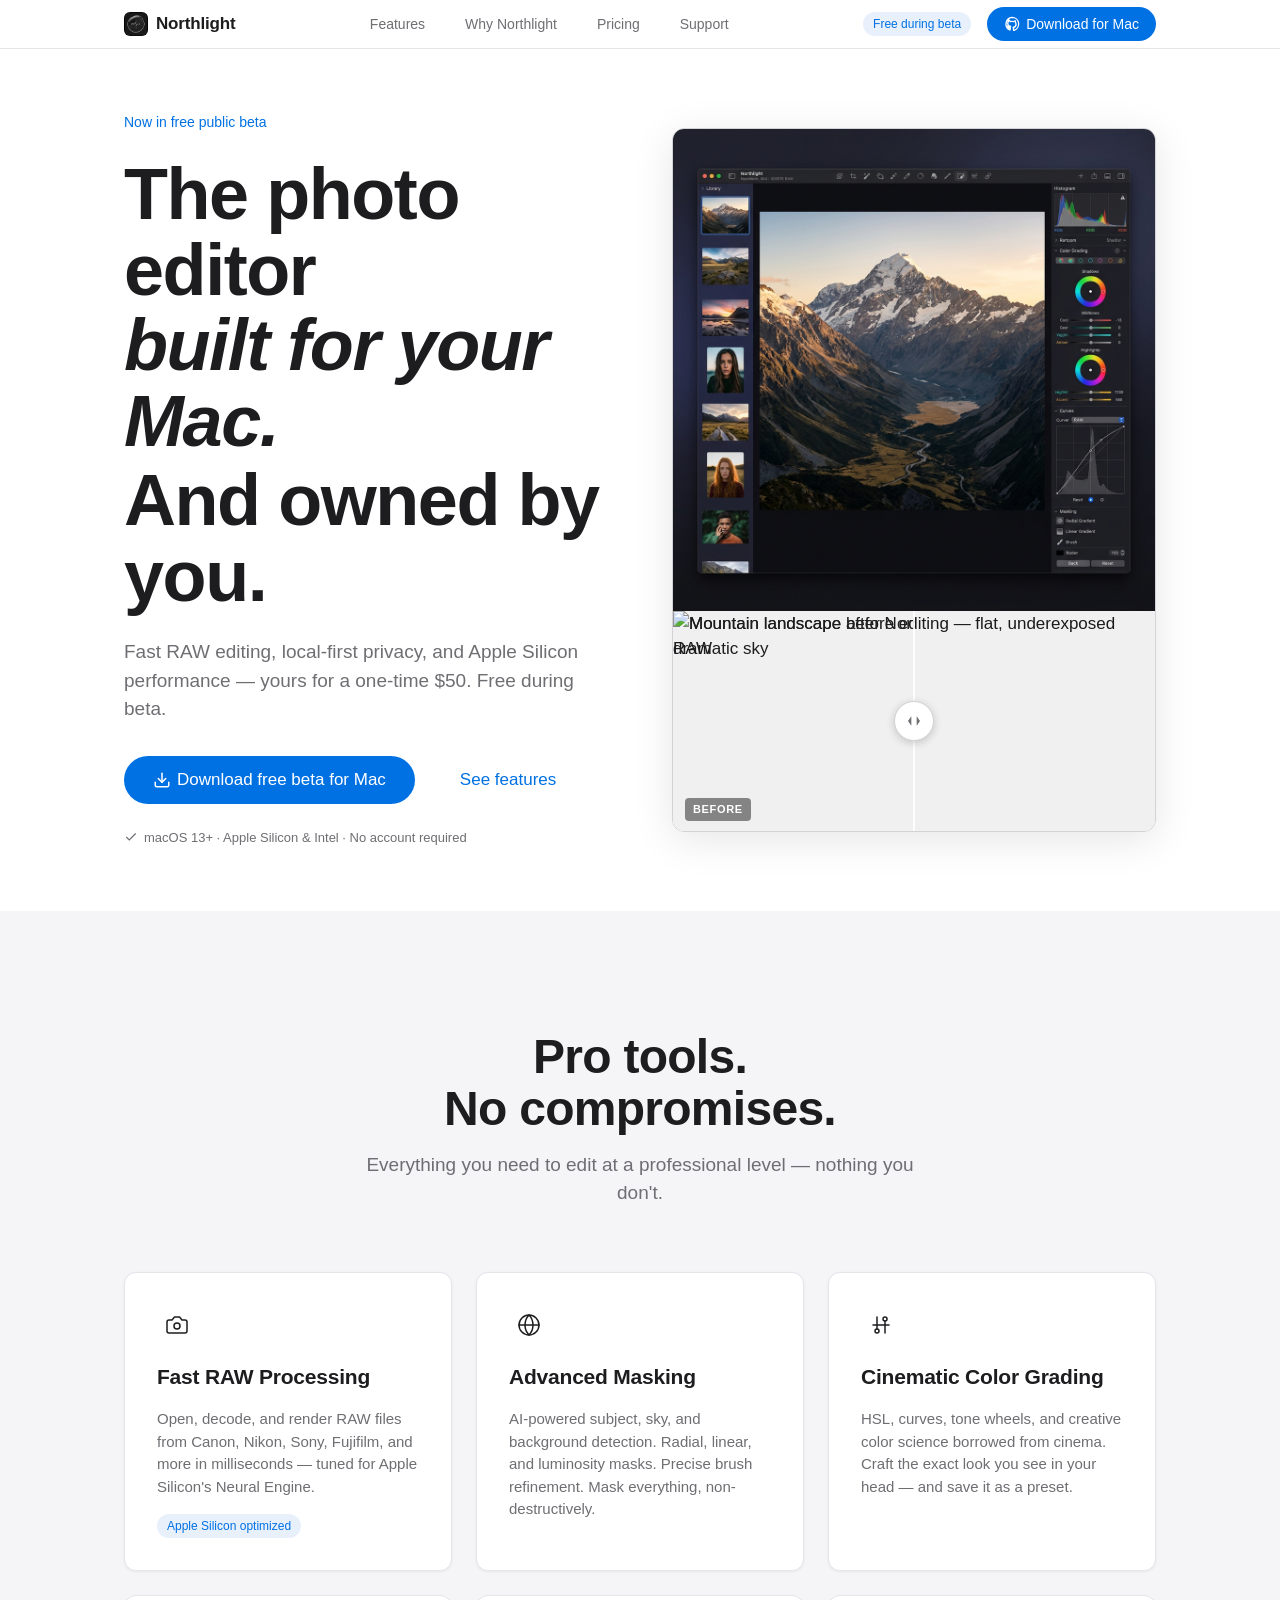
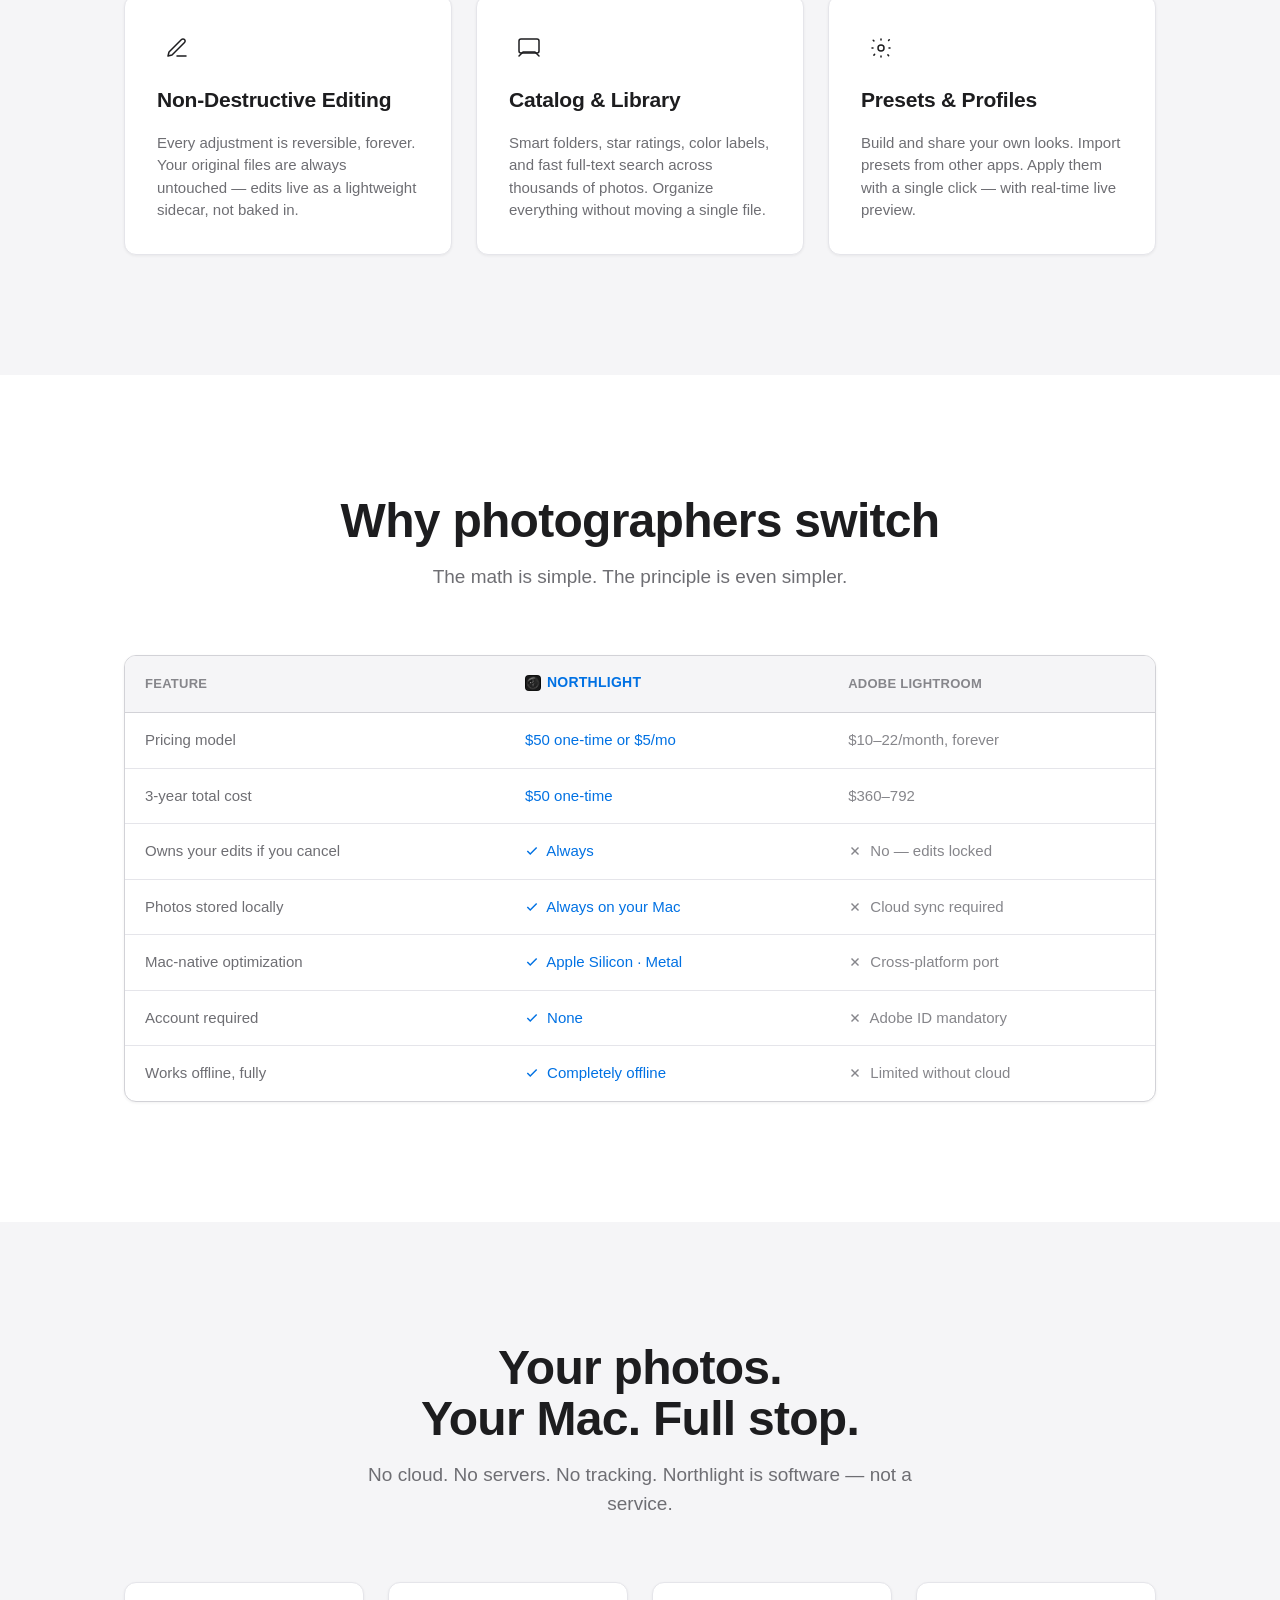
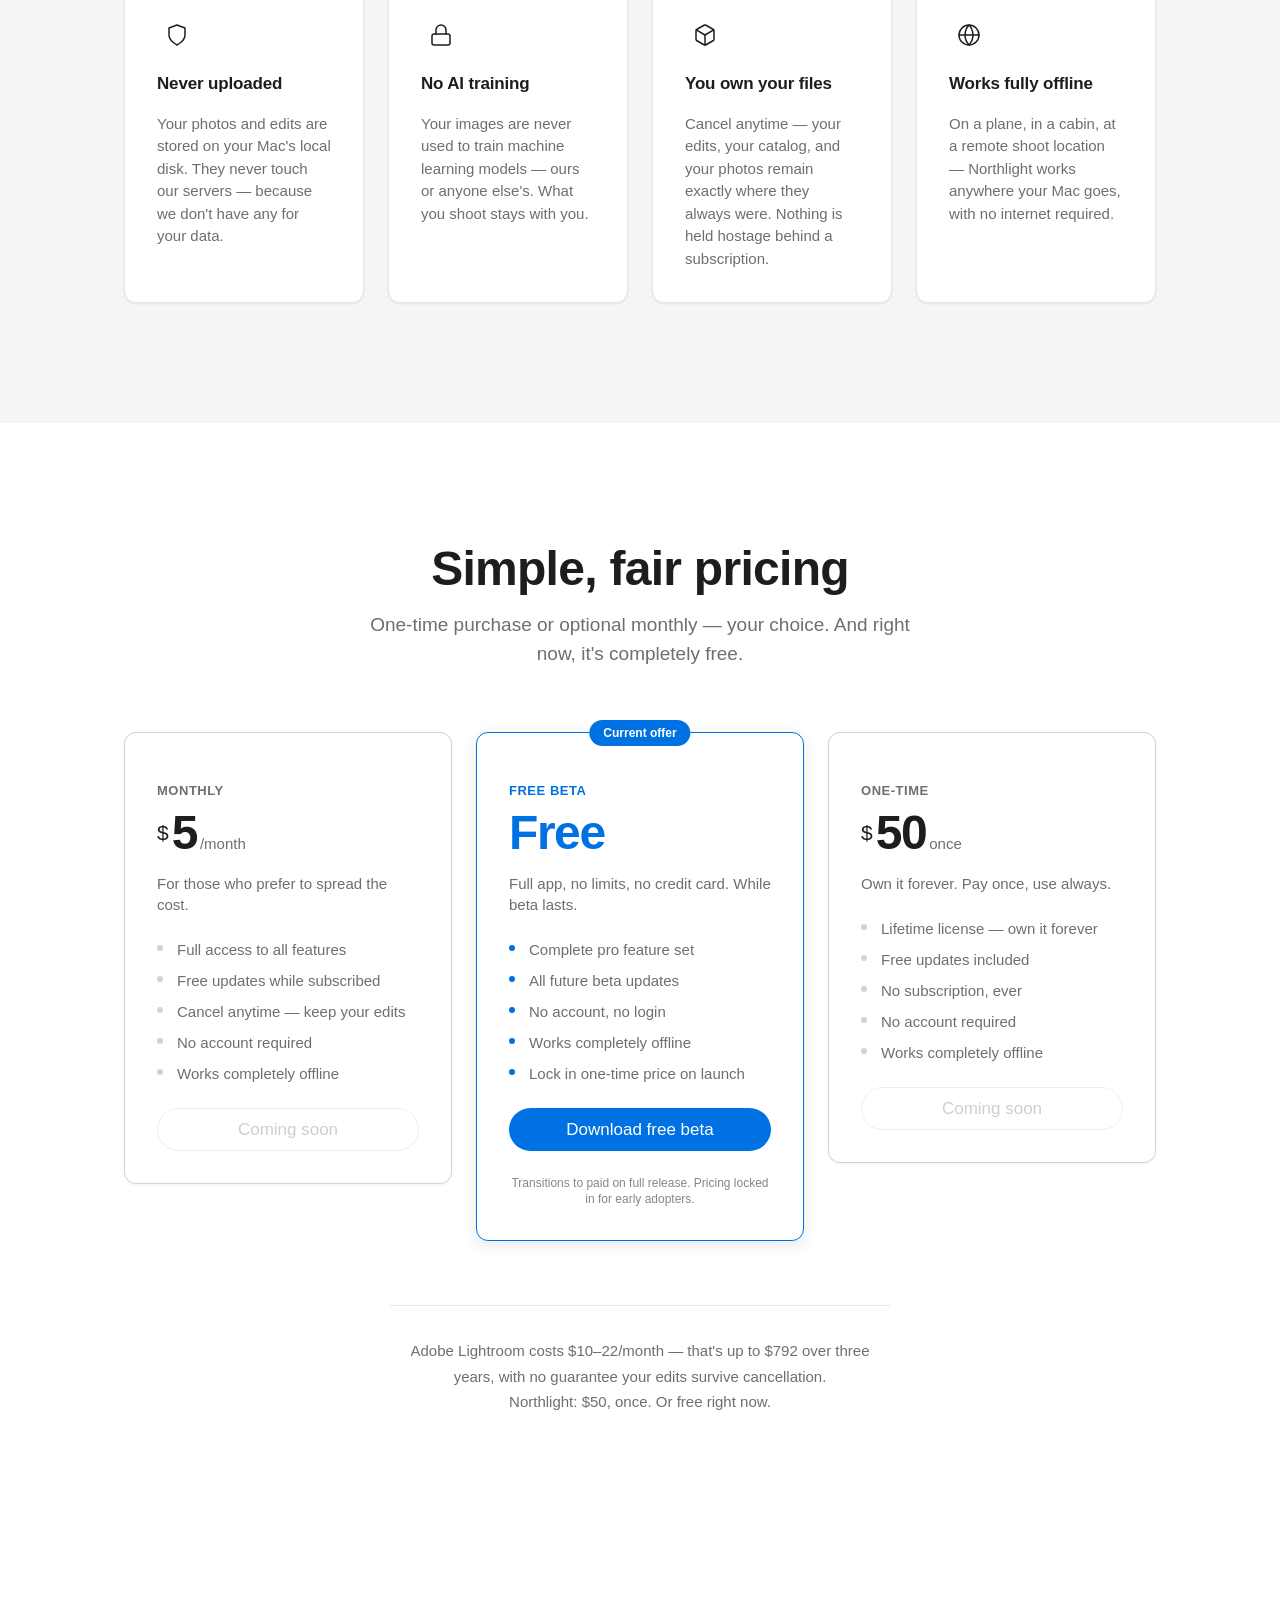
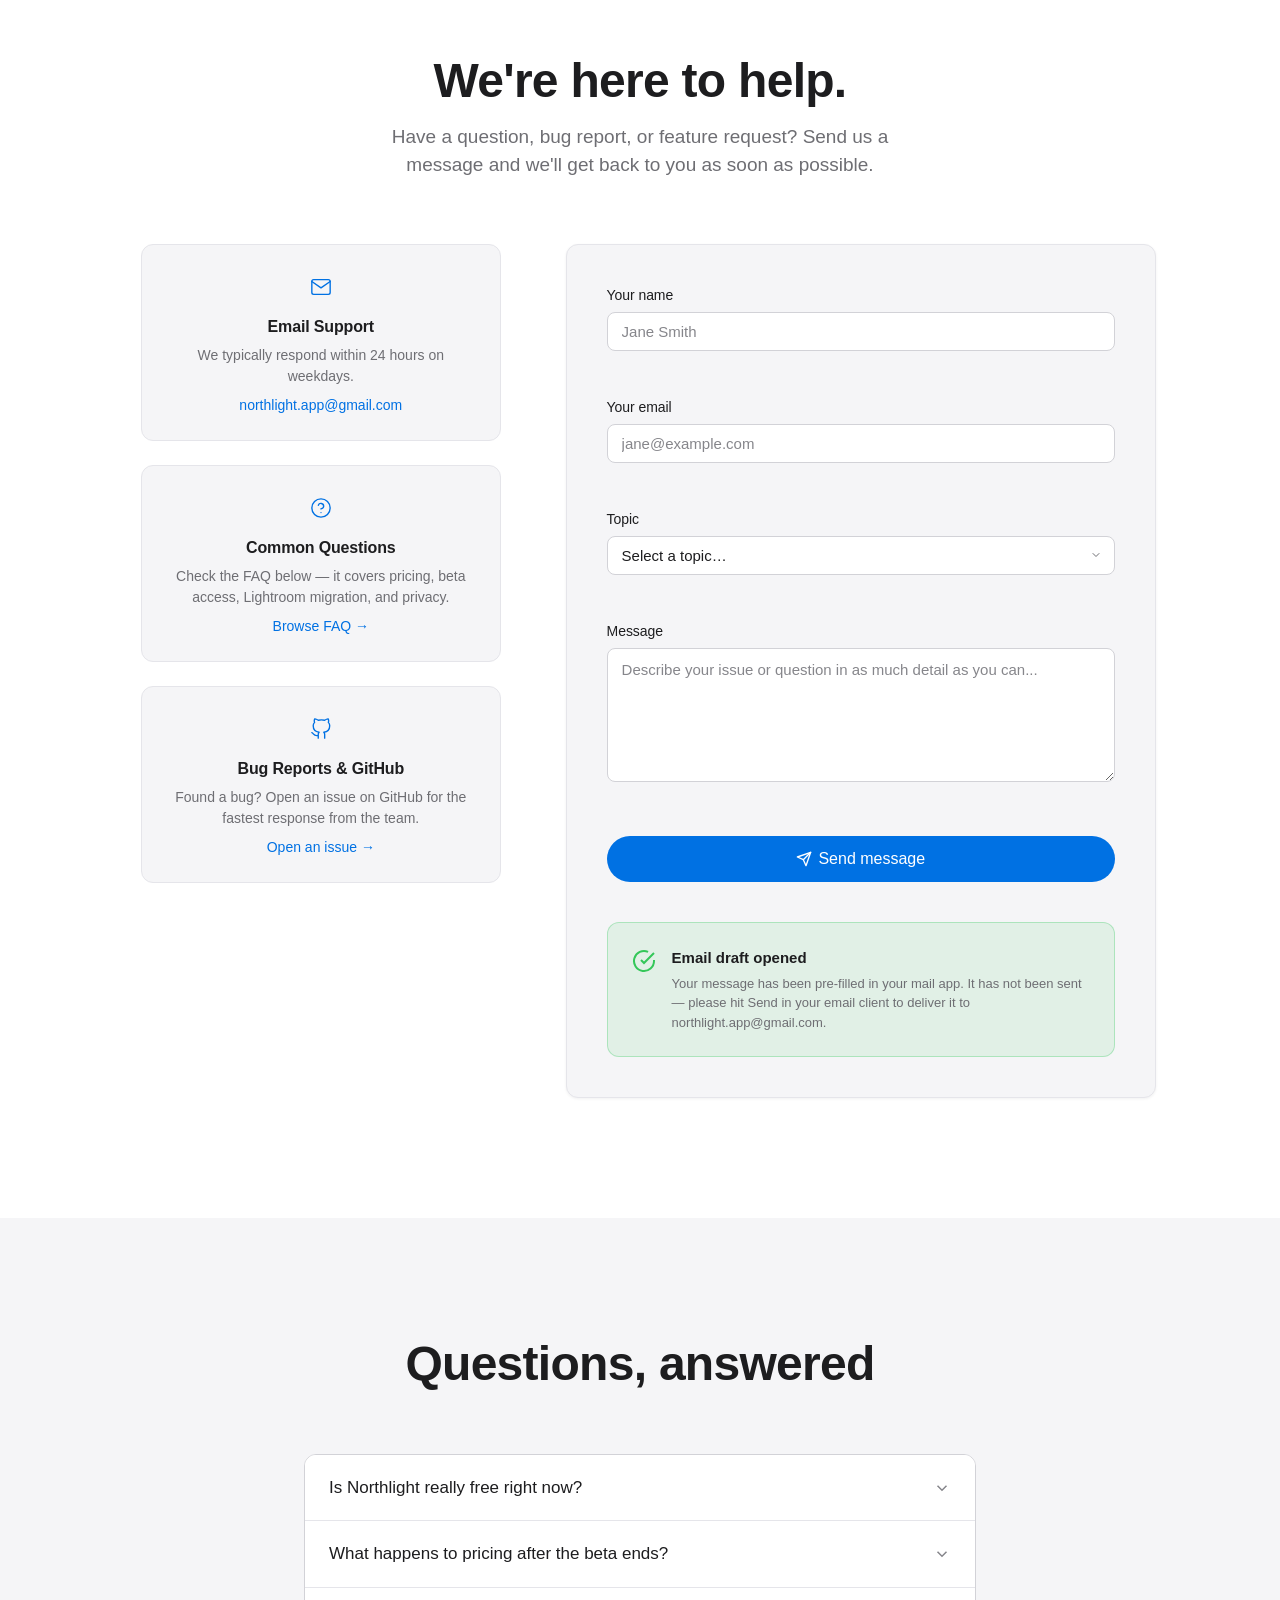
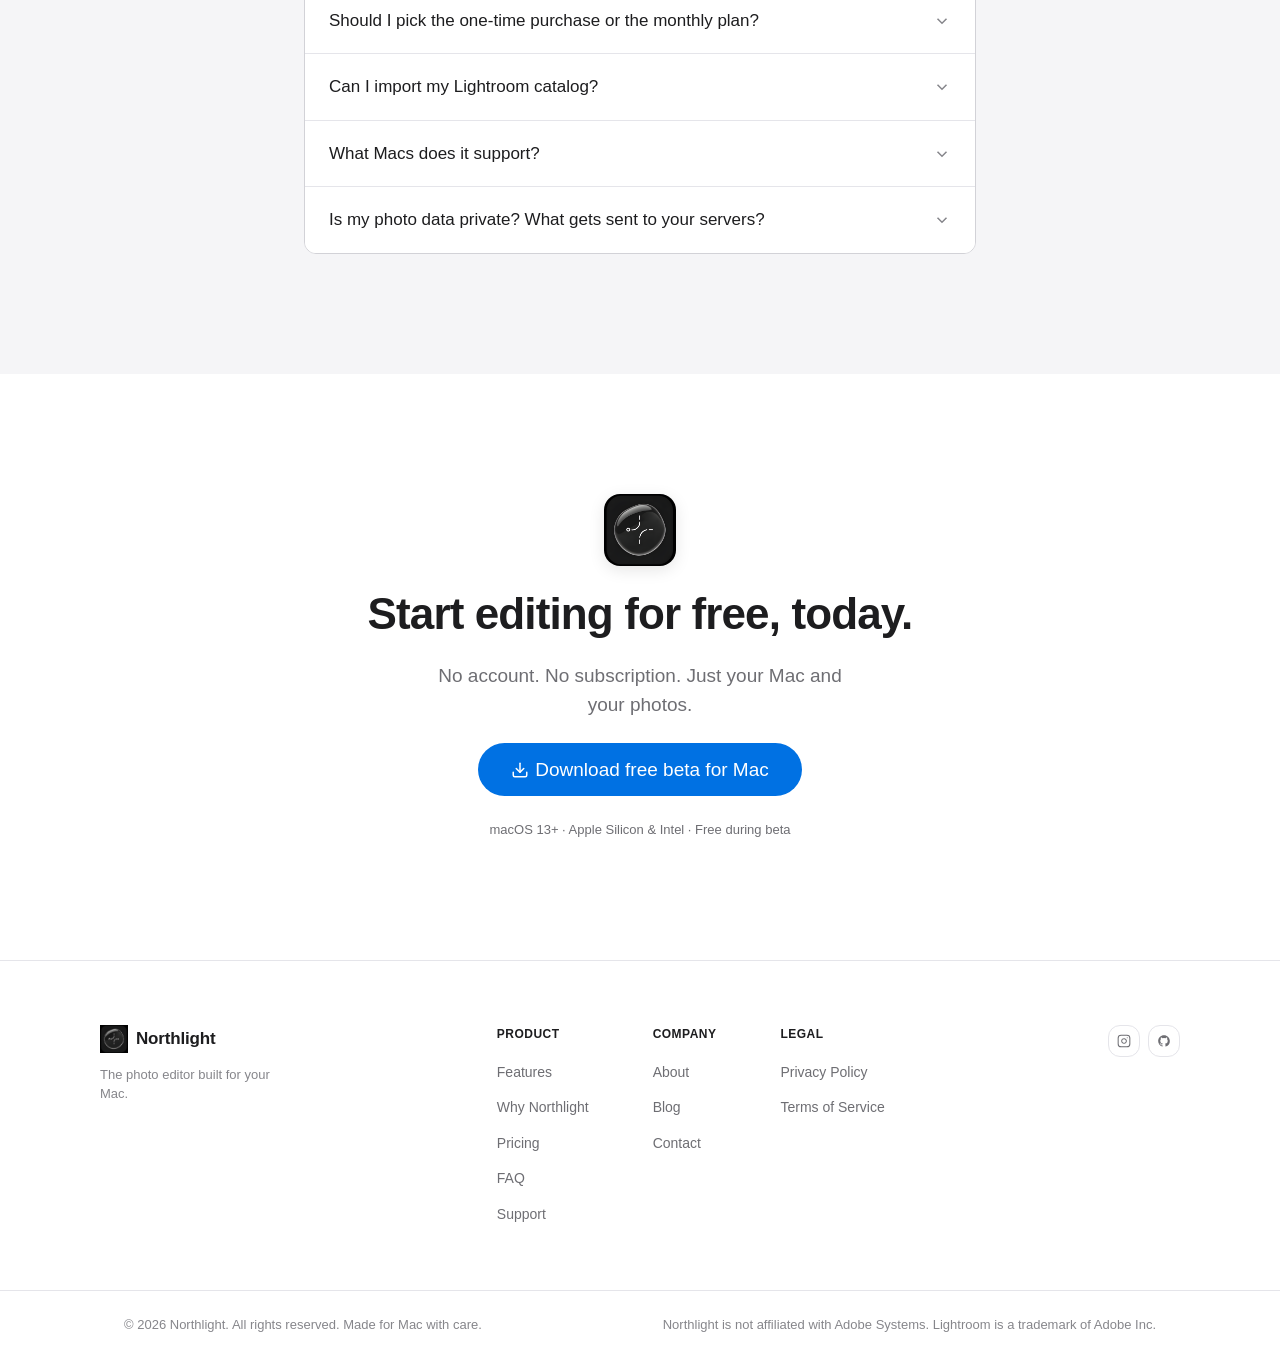
==== commit 93e26aa2: "Fix nav toolbar layout, move FAQ below support, update support form, and add legal pages" ====
--- a/public/index.html
+++ b/public/index.html
@@ -90,7 +90,6 @@
         <li><a href="#features" class="nav-link">Features</a></li>
         <li><a href="#comparison" class="nav-link">Why Northlight</a></li>
         <li><a href="#pricing" class="nav-link">Pricing</a></li>
-        <li><a href="#faq" class="nav-link">FAQ</a></li>
         <li><a href="#support" class="nav-link">Support</a></li>
       </ul>
 
@@ -113,12 +112,11 @@
     </nav>
 
     <!-- Mobile menu -->
-    <div class="mobile-menu" id="mobile-menu" role="dialog" aria-label="Mobile navigation" hidden>
+      <div class="mobile-menu" id="mobile-menu" role="dialog" aria-label="Mobile navigation" hidden>
       <ul role="list">
         <li><a href="#features" class="nav-link mobile-nav-link">Features</a></li>
         <li><a href="#comparison" class="nav-link mobile-nav-link">Why Northlight</a></li>
         <li><a href="#pricing" class="nav-link mobile-nav-link">Pricing</a></li>
-        <li><a href="#faq" class="nav-link mobile-nav-link">FAQ</a></li>
         <li><a href="#support" class="nav-link mobile-nav-link">Support</a></li>
       </ul>
       <!-- TODO: Replace href with your actual Mac download link -->
@@ -543,80 +541,7 @@
       </div>
     </section>
 
-    <!-- ============================================================
-         FAQ
-    ============================================================ -->
-    <section class="faq section" id="faq" aria-labelledby="faq-heading">
-      <div class="container faq-container">
-        <header class="section-header" data-reveal>
-          <h2 class="section-title" id="faq-heading">Questions, answered</h2>
-        </header>
-
-        <div class="faq-list" role="list">
-
-          <div class="faq-item" role="listitem" data-reveal>
-            <button class="faq-question" aria-expanded="false" aria-controls="faq-1" id="faq-btn-1">
-              Is Northlight really free right now?
-              <svg class="faq-chevron" viewBox="0 0 24 24" fill="none" stroke="currentColor" stroke-width="2" aria-hidden="true"><polyline points="6 9 12 15 18 9"/></svg>
-            </button>
-            <div class="faq-answer" id="faq-1" role="region" aria-labelledby="faq-btn-1" hidden>
-              <p>Yes — completely. During the public beta, Northlight is free to download and use with no limits. No credit card, no trial countdown, no account signup. We want photographers to actually use it before we ask for anything.</p>
-            </div>
-          </div>
-
-          <div class="faq-item" role="listitem" data-reveal>
-            <button class="faq-question" aria-expanded="false" aria-controls="faq-2" id="faq-btn-2">
-              What happens to pricing after the beta ends?
-              <svg class="faq-chevron" viewBox="0 0 24 24" fill="none" stroke="currentColor" stroke-width="2" aria-hidden="true"><polyline points="6 9 12 15 18 9"/></svg>
-            </button>
-            <div class="faq-answer" id="faq-2" role="region" aria-labelledby="faq-btn-2" hidden>
-              <p>When we launch publicly, Northlight will be $50 one-time or $5/month. Beta users who download during this period will be notified in advance and offered an early-adopter discount on the one-time license. Nothing changes automatically — you won't be charged without choosing to.</p>
-            </div>
-          </div>
-
-          <div class="faq-item" role="listitem" data-reveal>
-            <button class="faq-question" aria-expanded="false" aria-controls="faq-3" id="faq-btn-3">
-              Should I pick the one-time purchase or the monthly plan?
-              <svg class="faq-chevron" viewBox="0 0 24 24" fill="none" stroke="currentColor" stroke-width="2" aria-hidden="true"><polyline points="6 9 12 15 18 9"/></svg>
-            </button>
-            <div class="faq-answer" id="faq-3" role="region" aria-labelledby="faq-btn-3" hidden>
-              <p>If you'll use Northlight for more than a year, the $50 one-time purchase pays for itself in ten months versus the monthly plan. If you'd rather try it at a lower initial commitment, $5/month is there. Either way, your edits and catalog are always yours to keep — canceling the monthly plan never locks you out of your files.</p>
-            </div>
-          </div>
-
-          <div class="faq-item" role="listitem" data-reveal>
-            <button class="faq-question" aria-expanded="false" aria-controls="faq-4" id="faq-btn-4">
-              Can I import my Lightroom catalog?
-              <svg class="faq-chevron" viewBox="0 0 24 24" fill="none" stroke="currentColor" stroke-width="2" aria-hidden="true"><polyline points="6 9 12 15 18 9"/></svg>
-            </button>
-            <div class="faq-answer" id="faq-4" role="region" aria-labelledby="faq-btn-4" hidden>
-              <p>Northlight can import your Lightroom catalog — including star ratings, color labels, collections, and folder structure. Basic edits and metadata transfer cleanly. Complex Lightroom-specific adjustments are translated to their closest equivalent. We're actively expanding compatibility with every beta update.</p>
-            </div>
-          </div>
-
-          <div class="faq-item" role="listitem" data-reveal>
-            <button class="faq-question" aria-expanded="false" aria-controls="faq-5" id="faq-btn-5">
-              What Macs does it support?
-              <svg class="faq-chevron" viewBox="0 0 24 24" fill="none" stroke="currentColor" stroke-width="2" aria-hidden="true"><polyline points="6 9 12 15 18 9"/></svg>
-            </button>
-            <div class="faq-answer" id="faq-5" role="region" aria-labelledby="faq-btn-5" hidden>
-              <p>Northlight requires macOS 13 Ventura or later. It runs natively on Apple Silicon (M1, M2, M3, and M4 series) and is also fully compatible with Intel Macs. Performance is significantly faster on Apple Silicon — RAW decoding and export can be 3–5× quicker than on comparable Intel hardware.</p>
-            </div>
-          </div>
-
-          <div class="faq-item" role="listitem" data-reveal>
-            <button class="faq-question" aria-expanded="false" aria-controls="faq-6" id="faq-btn-6">
-              Is my photo data private? What gets sent to your servers?
-              <svg class="faq-chevron" viewBox="0 0 24 24" fill="none" stroke="currentColor" stroke-width="2" aria-hidden="true"><polyline points="6 9 12 15 18 9"/></svg>
-            </button>
-            <div class="faq-answer" id="faq-6" role="region" aria-labelledby="faq-btn-6" hidden>
-              <p>Your photos, edits, and catalog never leave your Mac. We don't have servers that touch your creative work. The only network request Northlight makes is an optional anonymous crash report (opt-in) and a license check on purchase. That's it. No telemetry, no AI training pipeline, no ad data.</p>
-            </div>
-          </div>
-
-        </div>
-      </div>
-    </section>
+    <!-- FAQ moved below Support for better flow -->
 
     <!-- ============================================================
          SUPPORT
@@ -646,7 +571,7 @@
                 <svg viewBox="0 0 24 24" fill="none" stroke="currentColor" stroke-width="1.5" stroke-linecap="round" stroke-linejoin="round"><circle cx="12" cy="12" r="10"/><path d="M9.09 9a3 3 0 0 1 5.83 1c0 2-3 3-3 3"/><line x1="12" y1="17" x2="12.01" y2="17"/></svg>
               </div>
               <h3>Common Questions</h3>
-              <p>Check the FAQ section above — it covers pricing, beta access, Lightroom migration, and privacy.</p>
+              <p>Check the FAQ below — it covers pricing, beta access, Lightroom migration, and privacy.</p>
               <a href="#faq" class="support-email-link">Browse FAQ &rarr;</a>
             </div>
 
@@ -703,11 +628,86 @@
               <div class="form-success" id="form-success" hidden aria-live="polite">
                 <svg viewBox="0 0 24 24" fill="none" stroke="currentColor" stroke-width="2" aria-hidden="true"><path d="M22 11.08V12a10 10 0 1 1-5.93-9.14"/><polyline points="22 4 12 14.01 9 11.01"/></svg>
                 <div>
-                  <strong>Message sent!</strong>
-                  <p>Your email client should open with your message pre-filled. Hit send to reach us at northlight.app@gmail.com.</p>
+                  <strong>Email draft opened</strong>
+                  <p>Your message has been pre-filled in your mail app. It has not been sent — please hit Send in your email client to deliver it to northlight.app@gmail.com.</p>
                 </div>
               </div>
             </form>
+          </div>
+
+        </div>
+      </div>
+    </section>
+
+    <!-- ============================================================
+         FAQ
+    ============================================================ -->
+    <section class="faq section" id="faq" aria-labelledby="faq-heading">
+      <div class="container faq-container">
+        <header class="section-header" data-reveal>
+          <h2 class="section-title" id="faq-heading">Questions, answered</h2>
+        </header>
+
+        <div class="faq-list" role="list">
+
+          <div class="faq-item" role="listitem" data-reveal>
+            <button class="faq-question" aria-expanded="false" aria-controls="faq-1" id="faq-btn-1">
+              Is Northlight really free right now?
+              <svg class="faq-chevron" viewBox="0 0 24 24" fill="none" stroke="currentColor" stroke-width="2" aria-hidden="true"><polyline points="6 9 12 15 18 9"/></svg>
+            </button>
+            <div class="faq-answer" id="faq-1" role="region" aria-labelledby="faq-btn-1" hidden>
+              <p>Yes — completely. During the public beta, Northlight is free to download and use with no limits. No credit card, no trial countdown, no account signup. We want photographers to actually use it before we ask for anything.</p>
+            </div>
+          </div>
+
+          <div class="faq-item" role="listitem" data-reveal>
+            <button class="faq-question" aria-expanded="false" aria-controls="faq-2" id="faq-btn-2">
+              What happens to pricing after the beta ends?
+              <svg class="faq-chevron" viewBox="0 0 24 24" fill="none" stroke="currentColor" stroke-width="2" aria-hidden="true"><polyline points="6 9 12 15 18 9"/></svg>
+            </button>
+            <div class="faq-answer" id="faq-2" role="region" aria-labelledby="faq-btn-2" hidden>
+              <p>When we launch publicly, Northlight will be $50 one-time or $5/month. Beta users who download during this period will be notified in advance and offered an early-adopter discount on the one-time license. Nothing changes automatically — you won't be charged without choosing to.</p>
+            </div>
+          </div>
+
+          <div class="faq-item" role="listitem" data-reveal>
+            <button class="faq-question" aria-expanded="false" aria-controls="faq-3" id="faq-btn-3">
+              Should I pick the one-time purchase or the monthly plan?
+              <svg class="faq-chevron" viewBox="0 0 24 24" fill="none" stroke="currentColor" stroke-width="2" aria-hidden="true"><polyline points="6 9 12 15 18 9"/></svg>
+            </button>
+            <div class="faq-answer" id="faq-3" role="region" aria-labelledby="faq-btn-3" hidden>
+              <p>If you'll use Northlight for more than a year, the $50 one-time purchase pays for itself in ten months versus the monthly plan. If you'd rather try it at a lower initial commitment, $5/month is there. Either way, your edits and catalog are always yours to keep — canceling the monthly plan never locks you out of your files.</p>
+            </div>
+          </div>
+
+          <div class="faq-item" role="listitem" data-reveal>
+            <button class="faq-question" aria-expanded="false" aria-controls="faq-4" id="faq-btn-4">
+              Can I import my Lightroom catalog?
+              <svg class="faq-chevron" viewBox="0 0 24 24" fill="none" stroke="currentColor" stroke-width="2" aria-hidden="true"><polyline points="6 9 12 15 18 9"/></svg>
+            </button>
+            <div class="faq-answer" id="faq-4" role="region" aria-labelledby="faq-btn-4" hidden>
+              <p>Northlight can import your Lightroom catalog — including star ratings, color labels, collections, and folder structure. Basic edits and metadata transfer cleanly. Complex Lightroom-specific adjustments are translated to their closest equivalent. We're actively expanding compatibility with every beta update.</p>
+            </div>
+          </div>
+
+          <div class="faq-item" role="listitem" data-reveal>
+            <button class="faq-question" aria-expanded="false" aria-controls="faq-5" id="faq-btn-5">
+              What Macs does it support?
+              <svg class="faq-chevron" viewBox="0 0 24 24" fill="none" stroke="currentColor" stroke-width="2" aria-hidden="true"><polyline points="6 9 12 15 18 9"/></svg>
+            </button>
+            <div class="faq-answer" id="faq-5" role="region" aria-labelledby="faq-btn-5" hidden>
+              <p>Northlight requires macOS 13 Ventura or later. It runs natively on Apple Silicon (M1, M2, M3, and M4 series) and is also fully compatible with Intel Macs. Performance is significantly faster on Apple Silicon — RAW decoding and export can be 3–5× quicker than on comparable Intel hardware.</p>
+            </div>
+          </div>
+
+          <div class="faq-item" role="listitem" data-reveal>
+            <button class="faq-question" aria-expanded="false" aria-controls="faq-6" id="faq-btn-6">
+              Is my photo data private? What gets sent to your servers?
+              <svg class="faq-chevron" viewBox="0 0 24 24" fill="none" stroke="currentColor" stroke-width="2" aria-hidden="true"><polyline points="6 9 12 15 18 9"/></svg>
+            </button>
+            <div class="faq-answer" id="faq-6" role="region" aria-labelledby="faq-btn-6" hidden>
+              <p>Your photos, edits, and catalog never leave your Mac. We don't have servers that touch your creative work. The only network request Northlight makes is an optional anonymous crash report (opt-in) and a license check on purchase. That's it. No telemetry, no AI training pipeline, no ad data.</p>
+            </div>
           </div>
 
         </div>
@@ -771,9 +771,8 @@
         <div class="footer-nav-col">
           <p class="footer-nav-label">Legal</p>
           <ul role="list">
-            <!-- TODO: Add real links -->
-            <li><a href="#">Privacy Policy</a></li>
-            <li><a href="#">Terms of Service</a></li>
+            <li><a href="privacy.html">Privacy Policy</a></li>
+            <li><a href="terms.html">Terms of Service</a></li>
           </ul>
         </div>
       </nav>
--- a/public/style.css
+++ b/public/style.css
@@ -62,6 +62,7 @@
     --bg-white:    #1c1c1e;
     --bg-gray:     #2c2c2e;
     --bg-nav:      rgba(28, 28, 30, 0.85);
+    --bg-nav-scrolled: rgba(28, 28, 30, 0.96);
 
     /* Text */
     --text-primary:   #f5f5f7;
@@ -80,12 +81,6 @@
     /* Shadows — lighter base so they show on dark bg */
     --card-shadow:          0 1px 4px rgba(0, 0, 0, 0.4);
     --card-shadow-featured: 0 4px 20px rgba(0, 0, 0, 0.6);
-  }
-
-  /* Nav scrolled state */
-  .nav-wrapper.nav-scrolled {
-    background: rgba(28, 28, 30, 0.96);
-    box-shadow: 0 1px 0 var(--border);
   }
 
   /* Mobile menu */
@@ -304,7 +299,10 @@
 }
 
 .nav-wrapper.nav-scrolled {
-  background: rgba(255, 255, 255, 0.92);
+  /* Keep the same translucent nav background (do not force a light color)
+     but add a subtle divider so the bar reads as scrolled without flipping
+     the theme in dark mode. */
+  background: var(--bg-nav);
   box-shadow: 0 1px 0 var(--border);
 }
 
@@ -561,6 +559,106 @@
   width: 100%;
   height: auto;
   display: block;
+}
+
+/* ============================================================
+   6b. BEFORE / AFTER SLIDER
+   ============================================================ */
+.before-after-slider {
+  position: relative;
+  width: 100%;
+  height: 220px;
+  overflow: hidden;
+  cursor: col-resize;
+  user-select: none;
+  -webkit-user-select: none;
+}
+
+.ba-before,
+.ba-after {
+  position: absolute;
+  inset: 0;
+  overflow: hidden;
+  z-index: 1;
+}
+
+.ba-before img,
+.ba-after img {
+  width: 100%;
+  height: 100%;
+  object-fit: cover;
+  display: block;
+  pointer-events: none;
+}
+
+/* Before: sepia/desaturated look to differentiate from after */
+.ba-before img {
+  filter: saturate(0.4) brightness(0.9);
+}
+
+/* After: full color */
+.ba-after {
+  clip-path: inset(0 50% 0 0);
+  z-index: 2;
+}
+
+.ba-label {
+  position: absolute;
+  bottom: 10px;
+  font-size: 11px;
+  font-weight: 600;
+  letter-spacing: 0.06em;
+  text-transform: uppercase;
+  color: #fff;
+  background: rgba(0, 0, 0, 0.45);
+  padding: 3px 8px;
+  border-radius: 4px;
+  pointer-events: none;
+}
+
+.ba-label-before { left: 12px; }
+.ba-label-after  { right: 12px; }
+
+.ba-divider {
+  position: absolute;
+  top: 0;
+  bottom: 0;
+  left: 50%;
+  width: 2px;
+  background: rgba(255, 255, 255, 0.85);
+  transform: translateX(-50%);
+  pointer-events: none;
+  z-index: 3;
+}
+
+.ba-handle {
+  position: absolute;
+  top: 50%;
+  left: 50%;
+  transform: translate(-50%, -50%);
+  width: 40px;
+  height: 40px;
+  border-radius: 50%;
+  background: #ffffff;
+  border: 1.5px solid var(--border);
+  box-shadow: 0 2px 8px rgba(0, 0, 0, 0.18);
+  display: flex;
+  align-items: center;
+  justify-content: center;
+  color: var(--text-secondary);
+  pointer-events: all;
+  cursor: col-resize;
+  z-index: 4;
+  transition: box-shadow 0.15s ease;
+}
+
+.ba-handle:hover {
+  box-shadow: 0 4px 16px rgba(0, 0, 0, 0.25);
+}
+
+.ba-handle svg {
+  width: 16px;
+  height: 16px;
 }
 
 /* ============================================================
@@ -1109,8 +1207,8 @@
 /* Two-column layout: cards left, form right */
 .support-layout {
   display: grid;
-  grid-template-columns: 1fr 1.4fr;
-  gap: var(--s8);
+  grid-template-columns: 1fr 1.5fr;
+  gap: var(--s6);
   align-items: start;
 }
 
@@ -1119,6 +1217,7 @@
   display: flex;
   flex-direction: column;
   gap: var(--s3);
+  align-items: center; /* center cards in the left column to avoid large empty space */
 }
 
 .support-card {
@@ -1130,6 +1229,10 @@
   flex-direction: column;
   gap: 6px;
   transition: box-shadow var(--tx);
+  width: 100%;
+  max-width: 360px; /* constrain card width for balanced layout */
+  align-items: center;
+  text-align: center;
 }
 
 .support-card:hover {
@@ -1233,8 +1336,12 @@
   cursor: pointer;
   background-image: url("data:image/svg+xml,%3Csvg xmlns='http://www.w3.org/2000/svg' width='12' height='12' viewBox='0 0 24 24' fill='none' stroke='%236e6e73' stroke-width='2' stroke-linecap='round' stroke-linejoin='round'%3E%3Cpolyline points='6 9 12 15 18 9'/%3E%3C/svg%3E");
   background-repeat: no-repeat;
-  background-position: right 14px center;
-  padding-right: 36px;
+  background-position: right 12px center;
+  background-size: 12px 12px;
+  padding-right: 44px;
+  -webkit-appearance: none;
+  -moz-appearance: none;
+  appearance: none;
 }
 
 /* Textarea */
@@ -1325,6 +1432,12 @@
 
   .form-select {
     background-image: url("data:image/svg+xml,%3Csvg xmlns='http://www.w3.org/2000/svg' width='12' height='12' viewBox='0 0 24 24' fill='none' stroke='%236e6e73' stroke-width='2' stroke-linecap='round' stroke-linejoin='round'%3E%3Cpolyline points='6 9 12 15 18 9'/%3E%3C/svg%3E");
+    background-position: right 12px center;
+    background-size: 12px 12px;
+    padding-right: 44px;
+    -webkit-appearance: none;
+    -moz-appearance: none;
+    appearance: none;
   }
 
   .form-select option {
